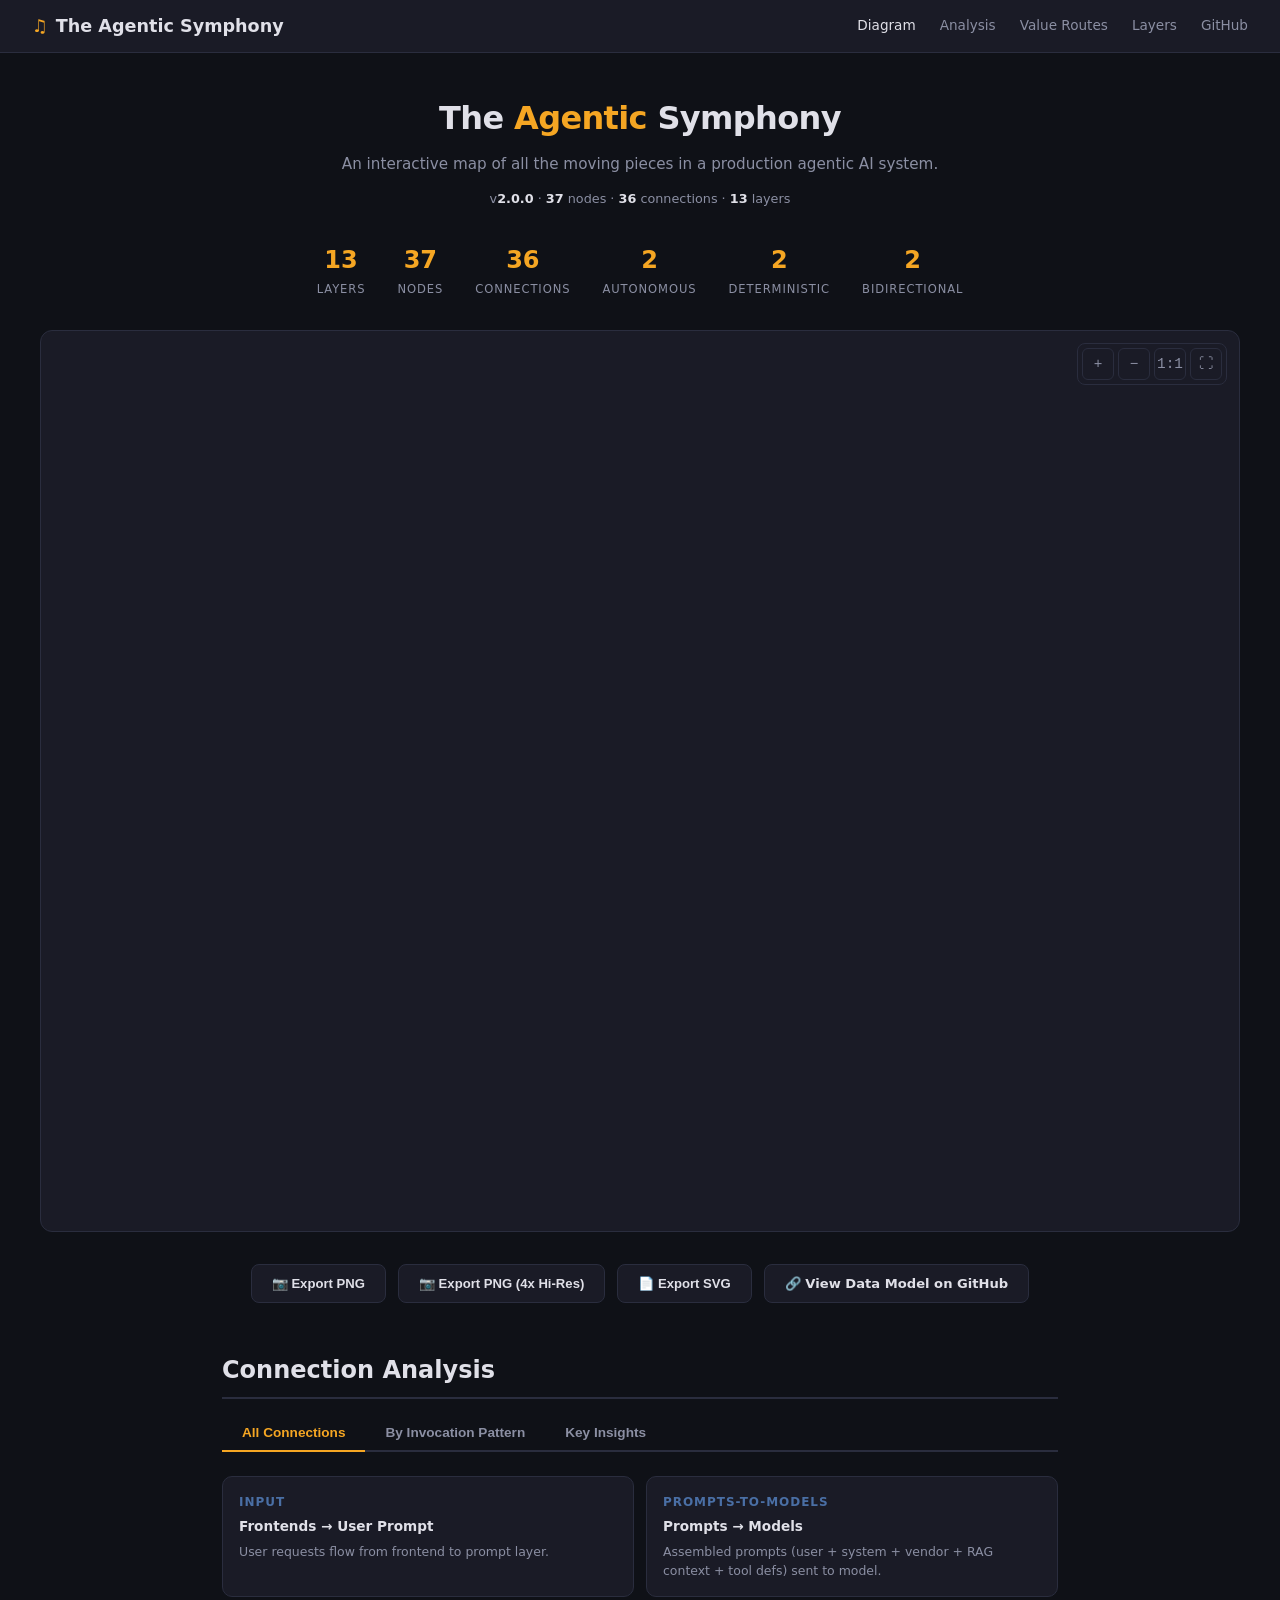
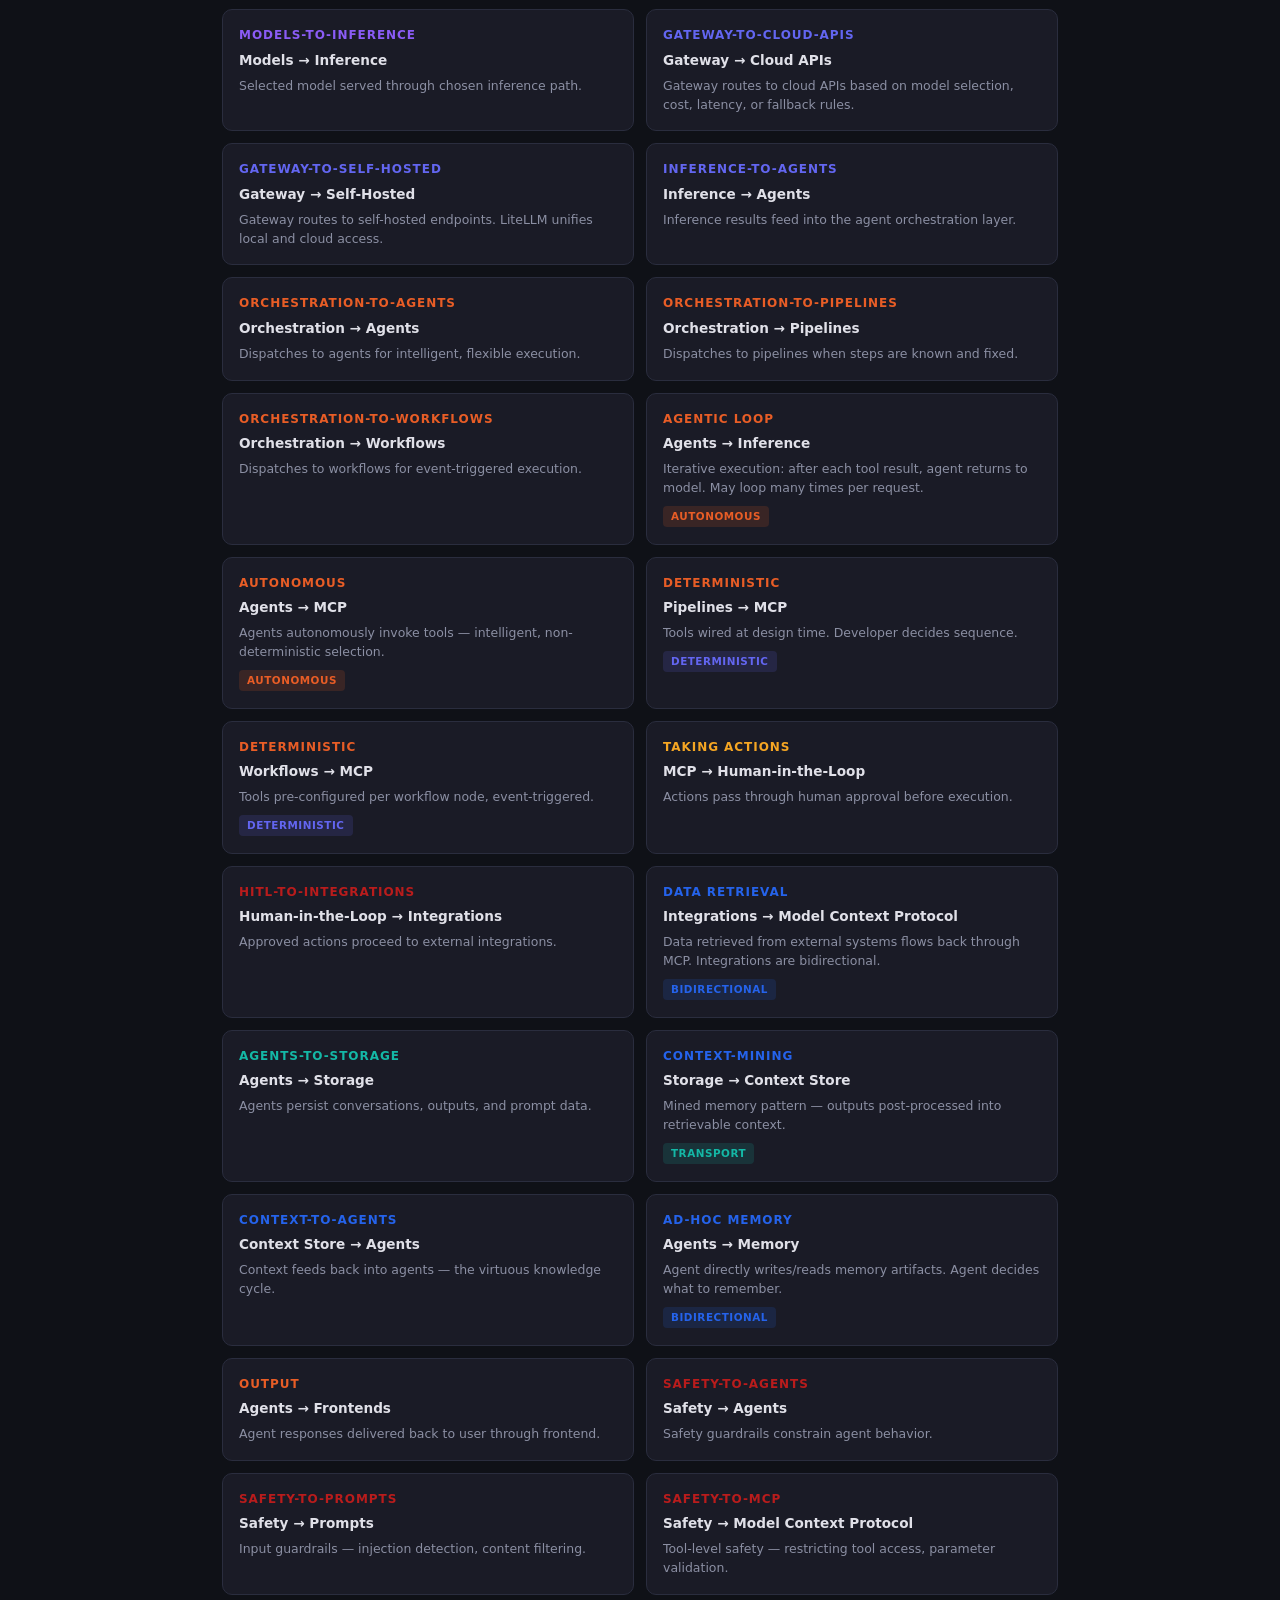
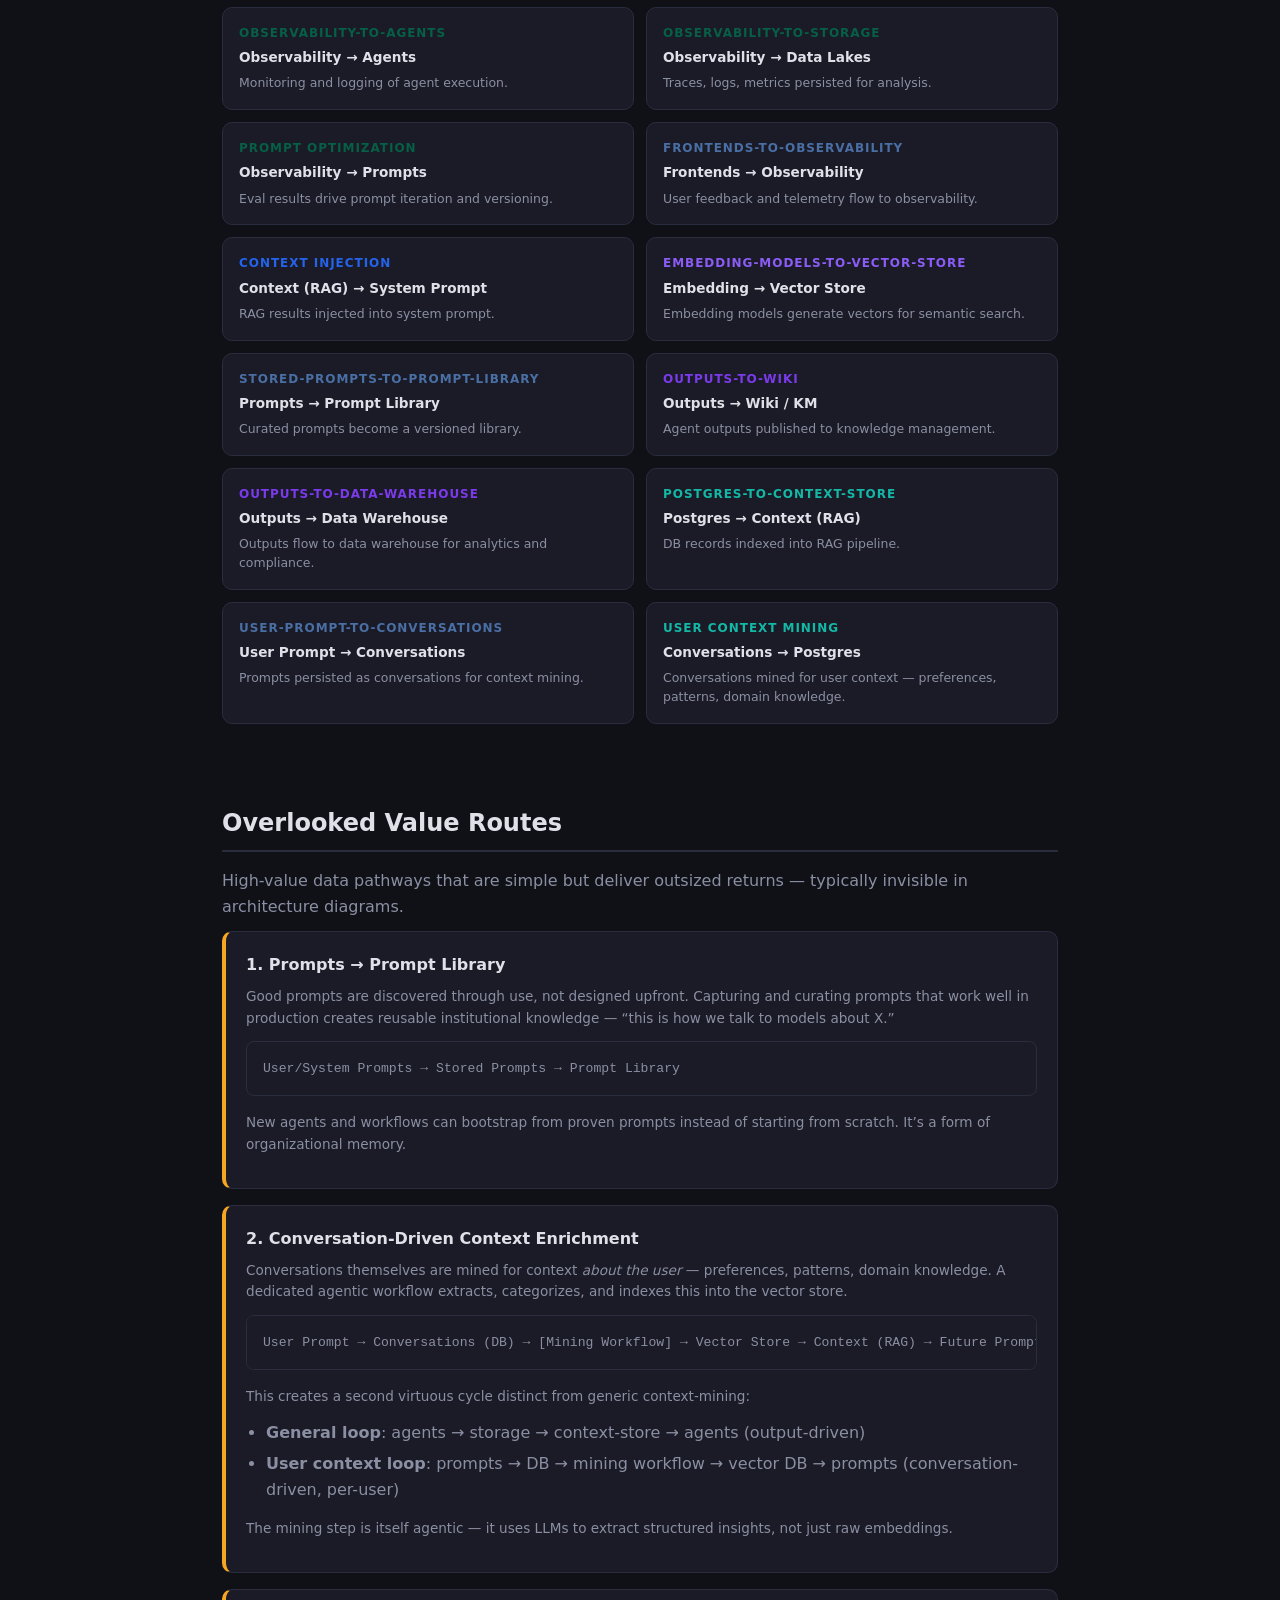
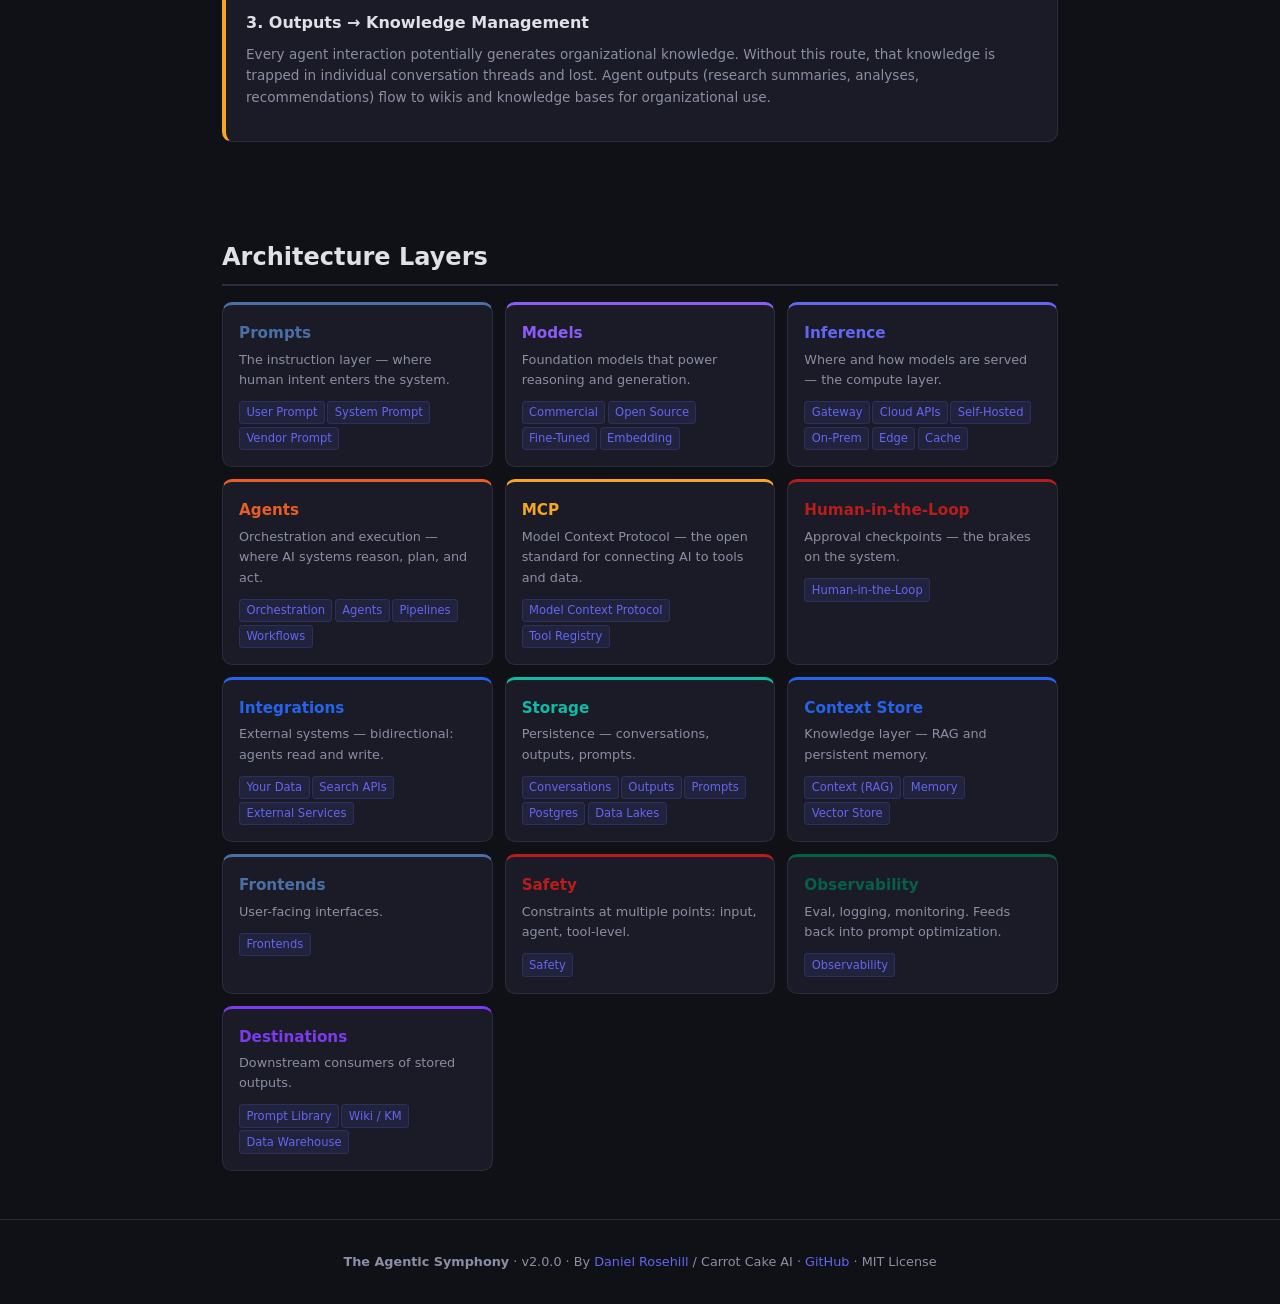
==== site/index.html @ fe8bdf3b "Move HF Space site into main repo under site/ Site source (index.html, style.css, README.md) now liv" ====
<!DOCTYPE html>
<html lang="en">
<head>
  <meta charset="utf-8">
  <meta name="viewport" content="width=device-width, initial-scale=1">
  <title>The Agentic Symphony — Architecture Map</title>
  <link rel="stylesheet" href="style.css">
  <script src="https://d3js.org/d3.v7.min.js"></script>
</head>
<body>

<nav>
  <div class="brand"><span>&#9835;</span> The Agentic Symphony</div>
  <div class="links">
    <a href="#diagram" class="active">Diagram</a>
    <a href="#analysis">Analysis</a>
    <a href="#value-routes">Value Routes</a>
    <a href="#layers">Layers</a>
    <a href="https://github.com/danielrosehill/agentic-ai-architecture-map" target="_blank">GitHub</a>
  </div>
</nav>

<div class="hero">
  <h1>The <span>Agentic</span> Symphony</h1>
  <p>An interactive map of all the moving pieces in a production agentic AI system.</p>
  <div class="meta">v<strong id="version">2.0.0</strong> &middot; <strong id="node-count">37</strong> nodes &middot; <strong id="conn-count">36</strong> connections &middot; <strong>13</strong> layers</div>
</div>

<!-- Stats -->
<div class="stats-banner" id="stats-banner"></div>

<!-- Diagram -->
<div class="diagram-wrap" id="diagram">
  <div class="diagram-toolbar">
    <button data-action="zoom-in" title="Zoom in">+</button>
    <button data-action="zoom-out" title="Zoom out">&minus;</button>
    <button data-action="reset" title="Reset">1:1</button>
    <button data-action="fullscreen" title="Fullscreen">&#x26F6;</button>
  </div>
  <div class="diagram-container" id="diagram-container"></div>
</div>

<!-- Export -->
<div class="export-bar">
  <button onclick="exportPNG()">&#128247; Export PNG</button>
  <button onclick="exportPNG(4)">&#128247; Export PNG (4x Hi-Res)</button>
  <button onclick="exportSVG()">&#128196; Export SVG</button>
  <a class="btn" href="https://github.com/danielrosehill/agentic-ai-architecture-map" target="_blank">&#128279; View Data Model on GitHub</a>
</div>

<!-- Analysis Section -->
<div class="page-section" id="analysis">
  <h2>Connection Analysis</h2>
  <div class="tab-nav">
    <button class="tab-btn active" data-tab="all-connections">All Connections</button>
    <button class="tab-btn" data-tab="by-pattern">By Invocation Pattern</button>
    <button class="tab-btn" data-tab="key-insights">Key Insights</button>
  </div>

  <div class="tab-panel active" id="tab-all-connections">
    <div class="conn-grid" id="conn-grid"></div>
  </div>

  <div class="tab-panel" id="tab-by-pattern">
    <h3>Autonomous</h3>
    <p>Agent-driven tool invocation — the agent intelligently chooses which tools to call and when.</p>
    <div class="conn-grid" id="conn-autonomous"></div>

    <h3>Deterministic</h3>
    <p>Developer-wired tool invocation — tools are pre-configured at design time, not selected by the model.</p>
    <div class="conn-grid" id="conn-deterministic"></div>

    <h3>Bidirectional</h3>
    <p>Two-way data flow — the connection carries data in both directions.</p>
    <div class="conn-grid" id="conn-bidirectional"></div>

    <h3>Transport</h3>
    <p>Data flows through a pipeline — post-processed and indexed by a separate system, not the agent.</p>
    <div class="conn-grid" id="conn-transport"></div>
  </div>

  <div class="tab-panel" id="tab-key-insights">
    <h3>The Agentic Loop</h3>
    <p>The most important insight hidden by linear diagrams: agent execution is <strong>iterative</strong>. After each tool result, the agent returns to the model for another reasoning step. The loop (reason &rarr; act &rarr; observe &rarr; reason) may execute many times per request. This loop is the defining characteristic that separates agentic from automated systems.</p>

    <h3>Autonomous vs. Deterministic Tool Invocation</h3>
    <p>The connection from the agent layer to tools is <strong>not uniform</strong>. Agents autonomously choose tools (non-deterministic). Pipelines and workflows use tools that are wired in at design time (deterministic). This is arguably the defining line between &ldquo;agentic&rdquo; and &ldquo;automated&rdquo; AI systems.</p>

    <h3>Memory is Not Monolithic</h3>
    <p>The architecture captures four distinct memory patterns:</p>
    <ul>
      <li><strong>Mined memory</strong> &mdash; outputs post-processed into RAG by a separate pipeline (memory as transport layer)</li>
      <li><strong>Ad-hoc memory</strong> &mdash; agent actively writes and reads memory artifacts (e.g. Claude Code&rsquo;s MEMORY.md)</li>
      <li><strong>Implicit memory</strong> &mdash; conversation history in the context window (session-scoped)</li>
      <li><strong>Structured memory</strong> &mdash; facts in knowledge graphs or key-value stores</li>
    </ul>

    <h3>Gateway Routing Pattern</h3>
    <p>In production, inference requests often route through a <strong>model gateway</strong> (OpenRouter, LiteLLM) before reaching the model endpoint. The gateway handles model selection, load balancing, failover, rate limiting, and cost tracking. A self-hosted LiteLLM instance can unify access to both cloud APIs and local model servers.</p>

    <h3>Safety Applied at Multiple Points</h3>
    <p>Safety guardrails don&rsquo;t just constrain agents &mdash; they apply at <strong>three points</strong>: input filtering on prompts (injection detection), agent behavior constraints, and tool-level restrictions on MCP (preventing unauthorized actions).</p>

    <h3>HITL Varies by Agent Type</h3>
    <p>Human-in-the-loop patterns differ: <strong>per-action approval</strong> for agents (human approves each tool call), <strong>stage-gate</strong> for pipelines (review output before next stage), and <strong>exception-based</strong> for workflows (human notified only on low confidence).</p>
  </div>
</div>

<!-- Value Routes Section -->
<div class="page-section" id="value-routes">
  <h2>Overlooked Value Routes</h2>
  <p>High-value data pathways that are simple but deliver outsized returns &mdash; typically invisible in architecture diagrams.</p>

  <div class="value-route">
    <h4>1. Prompts &rarr; Prompt Library</h4>
    <p>Good prompts are discovered through use, not designed upfront. Capturing and curating prompts that work well in production creates reusable institutional knowledge &mdash; &ldquo;this is how we talk to models about X.&rdquo;</p>
    <pre>User/System Prompts &rarr; Stored Prompts &rarr; Prompt Library</pre>
    <p>New agents and workflows can bootstrap from proven prompts instead of starting from scratch. It&rsquo;s a form of organizational memory.</p>
  </div>

  <div class="value-route">
    <h4>2. Conversation-Driven Context Enrichment</h4>
    <p>Conversations themselves are mined for context <em>about the user</em> &mdash; preferences, patterns, domain knowledge. A dedicated agentic workflow extracts, categorizes, and indexes this into the vector store.</p>
    <pre>User Prompt &rarr; Conversations (DB) &rarr; [Mining Workflow] &rarr; Vector Store &rarr; Context (RAG) &rarr; Future Prompts</pre>
    <p>This creates a second virtuous cycle distinct from generic context-mining:</p>
    <ul>
      <li><strong>General loop</strong>: agents &rarr; storage &rarr; context-store &rarr; agents (output-driven)</li>
      <li><strong>User context loop</strong>: prompts &rarr; DB &rarr; mining workflow &rarr; vector DB &rarr; prompts (conversation-driven, per-user)</li>
    </ul>
    <p>The mining step is itself agentic &mdash; it uses LLMs to extract structured insights, not just raw embeddings.</p>
  </div>

  <div class="value-route">
    <h4>3. Outputs &rarr; Knowledge Management</h4>
    <p>Every agent interaction potentially generates organizational knowledge. Without this route, that knowledge is trapped in individual conversation threads and lost. Agent outputs (research summaries, analyses, recommendations) flow to wikis and knowledge bases for organizational use.</p>
  </div>
</div>

<!-- Layers Section -->
<div class="page-section" id="layers">
  <h2>Architecture Layers</h2>
  <div class="layer-grid" id="layer-grid"></div>
</div>

<footer>
  <strong>The Agentic Symphony</strong> &middot; v2.0.0 &middot;
  By <a href="https://danielrosehill.com" target="_blank">Daniel Rosehill</a> / Carrot Cake AI &middot;
  <a href="https://github.com/danielrosehill/agentic-ai-architecture-map" target="_blank">GitHub</a> &middot;
  MIT License
</footer>

<script>
// ═══════════════════════════════════════
// ARCHITECTURE DATA (V2)
// ═══════════════════════════════════════
const ARCH = {"meta":{"title":"Agentic AI Architecture Map","version":"2.0.0"},"layers":[{"id":"prompts","label":"Prompts","position":"center","order":1,"color":"#4a6fa5","description":"The instruction layer \u2014 where human intent enters the system.","nodes":[{"id":"user-prompt","label":"User Prompt","description":"The actual question or instruction from the end user."},{"id":"system-prompt","label":"System Prompt","description":"Developer-defined instructions that shape the model\u2019s behavior, persona, and constraints. Also the injection point for RAG context."},{"id":"vendor-prompt","label":"Vendor Prompt","description":"Hidden instructions baked in by the provider \u2014 RLHF alignment, safety guardrails. The model is never truly vanilla."}]},{"id":"models","label":"Models","position":"center","order":2,"color":"#8b5cf6","description":"Foundation models that power reasoning and generation.","nodes":[{"id":"commercial-models","label":"Commercial","description":"Proprietary frontier models \u2014 Claude, GPT, Gemini, Cohere."},{"id":"open-source-models","label":"Open Source","description":"Open-weight models \u2014 Llama, Mistral, Qwen, DeepSeek, Phi."},{"id":"fine-tuned-models","label":"Fine-Tuned","description":"Task-specific models fine-tuned on your data."},{"id":"embedding-models","label":"Embedding","description":"Embedding models for vector representations \u2014 power the vector store and RAG, not agent reasoning."}]},{"id":"inference","label":"Inference","position":"center","order":3,"color":"#6366f1","description":"Where and how models are served \u2014 the compute layer.","nodes":[{"id":"model-gateway","label":"Gateway","description":"Model gateway/router \u2014 handles model selection, load balancing, failover, rate limiting, cost tracking. OpenRouter (hosted) or LiteLLM (self-hosted)."},{"id":"cloud-apis","label":"Cloud APIs","description":"Hosted API endpoints \u2014 Anthropic, OpenAI, Google, AWS Bedrock."},{"id":"self-hosted","label":"Self-Hosted","description":"Your own servers \u2014 vLLM, TGI, Ollama."},{"id":"on-prem","label":"On-Prem","description":"Air-gapped data center deployments."},{"id":"edge","label":"Edge","description":"Lightweight models on devices \u2014 low latency, offline."},{"id":"prompt-cache","label":"Cache","description":"Prompt/response caching \u2014 semantic dedup, cost reduction, latency improvement."}]},{"id":"agents","label":"Agents","position":"center","order":4,"color":"#e85d26","description":"Orchestration and execution \u2014 where AI systems reason, plan, and act.","nodes":[{"id":"orchestration","label":"Orchestration","description":"Routes tasks to agents, pipelines, or workflows. Handles failures and state."},{"id":"agents-node","label":"Agents","description":"Autonomous systems that reason, plan, act. Tool selection is intelligent and non-deterministic. Execution is a loop."},{"id":"pipelines","label":"Pipelines","description":"Multi-step chains. Tools wired at design time \u2014 no intelligent selection."},{"id":"workflows","label":"Workflows","description":"Event-triggered sequences. Tools pre-configured at each node."}]},{"id":"mcp","label":"MCP","position":"center","order":5,"color":"#f5a623","description":"Model Context Protocol \u2014 the open standard for connecting AI to tools and data.","nodes":[{"id":"mcp-protocol","label":"Model Context Protocol","description":"The open standard for connecting AI models to external tools, services, and data sources."},{"id":"tool-registry","label":"Tool Registry","description":"Discovery mechanism for available tools \u2014 in MCP this is tools/list."}]},{"id":"hitl","label":"Human-in-the-Loop","position":"center","order":6,"color":"#b91c1c","description":"Approval checkpoints \u2014 the brakes on the system.","style":"checkpoint","nodes":[{"id":"hitl-checkpoint","label":"Human-in-the-Loop","description":"Humans review and authorize agent actions before execution."}]},{"id":"integrations","label":"Integrations","position":"center","order":7,"color":"#2563eb","style":"dashed","description":"External systems \u2014 bidirectional: agents read and write.","nodes":[{"id":"your-data","label":"Your Data","description":"Salesforce, HubSpot, Google Drive, Notion \u2014 via MCP."},{"id":"search-apis","label":"Search APIs","description":"Web search, news feeds, real-time data."},{"id":"external-services","label":"External Services","description":"Weather, time, public datasets."}]},{"id":"storage","label":"Storage","position":"center","order":8,"color":"#14b8a6","description":"Persistence \u2014 conversations, outputs, prompts.","nodes":[{"id":"conversations","label":"Conversations","description":"Persisted threads for auditing, replay, and context mining."},{"id":"outputs","label":"Outputs","description":"Generated text, structured data, files, artifacts."},{"id":"stored-prompts","label":"Prompts","description":"Prompt templates and versioned prompt libraries."},{"id":"postgres","label":"Postgres","description":"Production relational databases."},{"id":"data-lakes","label":"Data Lakes","description":"Large-scale unstructured storage \u2014 logs, documents, embeddings."}]},{"id":"context-store","label":"Context Store","position":"center","order":9,"color":"#2563eb","style":"dashed","description":"Knowledge layer \u2014 RAG and persistent memory.","nodes":[{"id":"context-rag","label":"Context (RAG)","description":"Retrieval-Augmented Generation \u2014 grounding AI in your documents."},{"id":"memory","label":"Memory","description":"Multiple forms: mined, ad-hoc, implicit, structured."},{"id":"vector-store","label":"Vector Store","description":"Embedding-based semantic search indexes."}]},{"id":"frontends","label":"Frontends","position":"left","order":2,"color":"#4a6fa5","description":"User-facing interfaces.","nodes":[{"id":"frontends-card","label":"Frontends","description":"Chat windows, bots, web UIs, dashboards."}],"sub_items":["Chatbots","Slack","Telegram","Web UIs","Dashboards"]},{"id":"safety","label":"Safety","position":"right","order":2,"color":"#b91c1c","description":"Constraints at multiple points: input, agent, tool-level.","nodes":[{"id":"safety-card","label":"Safety","description":"Guardrails and oversight mechanisms."}],"sub_items":["Guardrails","Security Harnesses","Input Filtering"]},{"id":"observability","label":"Observability","position":"right","order":3,"color":"#065f46","description":"Eval, logging, monitoring. Feeds back into prompt optimization.","nodes":[{"id":"observability-card","label":"Observability","description":"Tracking decisions, quality, actions, health."}],"sub_items":["Eval","Logging","Monitoring"]},{"id":"destinations","label":"Destinations","position":"left","order":8,"color":"#7c3aed","description":"Downstream consumers of stored outputs.","nodes":[{"id":"prompt-library","label":"Prompt Library","description":"Versioned, curated prompt templates for reuse."},{"id":"wiki-km","label":"Wiki / KM","description":"Organizational knowledge management."},{"id":"data-warehouse","label":"Data Warehouse","description":"Analytics, compliance, long-term retention."}]}],"connections":[{"id":"input-flow","from":"frontends-card","to":"user-prompt","label":"INPUT","style":"dashed","color":"#4a6fa5","description":"User requests flow from frontend to prompt layer."},{"id":"prompts-to-models","from":"prompts","to":"models","color":"#4a6fa5","description":"Assembled prompts (user + system + vendor + RAG context + tool defs) sent to model."},{"id":"models-to-inference","from":"models","to":"inference","color":"#8b5cf6","description":"Selected model served through chosen inference path."},{"id":"gateway-to-cloud-apis","from":"model-gateway","to":"cloud-apis","color":"#6366f1","description":"Gateway routes to cloud APIs based on model selection, cost, latency, or fallback rules."},{"id":"gateway-to-self-hosted","from":"model-gateway","to":"self-hosted","color":"#6366f1","description":"Gateway routes to self-hosted endpoints. LiteLLM unifies local and cloud access."},{"id":"inference-to-agents","from":"inference","to":"agents","color":"#6366f1","description":"Inference results feed into the agent orchestration layer."},{"id":"orchestration-to-agents","from":"orchestration","to":"agents-node","style":"dashed","color":"#e85d26","description":"Dispatches to agents for intelligent, flexible execution."},{"id":"orchestration-to-pipelines","from":"orchestration","to":"pipelines","style":"dashed","color":"#e85d26","description":"Dispatches to pipelines when steps are known and fixed."},{"id":"orchestration-to-workflows","from":"orchestration","to":"workflows","style":"dashed","color":"#e85d26","description":"Dispatches to workflows for event-triggered execution."},{"id":"agentic-loop","from":"agents-node","to":"inference","style":"dashed","color":"#e85d26","label":"AGENTIC LOOP","description":"Iterative execution: after each tool result, agent returns to model. May loop many times per request.","invocation_pattern":"autonomous"},{"id":"agents-autonomous-to-mcp","from":"agents-node","to":"mcp","color":"#e85d26","label":"AUTONOMOUS","description":"Agents autonomously invoke tools \u2014 intelligent, non-deterministic selection.","invocation_pattern":"autonomous"},{"id":"pipelines-deterministic-to-mcp","from":"pipelines","to":"mcp","color":"#e85d26","style":"solid","label":"DETERMINISTIC","description":"Tools wired at design time. Developer decides sequence.","invocation_pattern":"deterministic"},{"id":"workflows-deterministic-to-mcp","from":"workflows","to":"mcp","color":"#e85d26","style":"solid","label":"DETERMINISTIC","description":"Tools pre-configured per workflow node, event-triggered.","invocation_pattern":"deterministic"},{"id":"mcp-to-hitl","from":"mcp","to":"hitl","color":"#f5a623","label":"TAKING ACTIONS","style":"solid","no_arrow":true,"description":"Actions pass through human approval before execution."},{"id":"hitl-to-integrations","from":"hitl","to":"integrations","color":"#b91c1c","description":"Approved actions proceed to external integrations."},{"id":"integrations-data-retrieval","from":"integrations","to":"mcp-protocol","style":"dashed","color":"#2563eb","label":"DATA RETRIEVAL","description":"Data retrieved from external systems flows back through MCP. Integrations are bidirectional.","invocation_pattern":"bidirectional"},{"id":"agents-to-storage","from":"agents","to":"storage","style":"dashed","color":"#14b8a6","description":"Agents persist conversations, outputs, and prompt data."},{"id":"storage-to-context","from":"storage","to":"context-store","style":"dashed","color":"#2563eb","label":"CONTEXT-MINING","description":"Mined memory pattern \u2014 outputs post-processed into retrievable context.","invocation_pattern":"transport"},{"id":"context-to-agents","from":"context-store","to":"agents","style":"dashed","color":"#2563eb","description":"Context feeds back into agents \u2014 the virtuous knowledge cycle."},{"id":"agents-adhoc-memory","from":"agents-node","to":"memory","style":"dashed","color":"#2563eb","label":"AD-HOC MEMORY","description":"Agent directly writes/reads memory artifacts. Agent decides what to remember.","invocation_pattern":"bidirectional"},{"id":"output-flow","from":"agents-node","to":"frontends-card","label":"OUTPUT","style":"dashed","color":"#e85d26","description":"Agent responses delivered back to user through frontend."},{"id":"safety-to-agents","from":"safety-card","to":"agents","color":"#b91c1c","description":"Safety guardrails constrain agent behavior."},{"id":"safety-to-prompts","from":"safety-card","to":"prompts","color":"#b91c1c","style":"dashed","description":"Input guardrails \u2014 injection detection, content filtering."},{"id":"safety-to-mcp","from":"safety-card","to":"mcp-protocol","color":"#b91c1c","style":"dashed","description":"Tool-level safety \u2014 restricting tool access, parameter validation."},{"id":"observability-to-agents","from":"observability-card","to":"agents","color":"#065f46","description":"Monitoring and logging of agent execution."},{"id":"observability-to-storage","from":"observability-card","to":"data-lakes","style":"dashed","color":"#065f46","description":"Traces, logs, metrics persisted for analysis."},{"id":"observability-to-prompts","from":"observability-card","to":"stored-prompts","style":"dashed","color":"#065f46","label":"PROMPT OPTIMIZATION","description":"Eval results drive prompt iteration and versioning."},{"id":"frontends-to-observability","from":"frontends-card","to":"observability-card","style":"dashed","color":"#4a6fa5","description":"User feedback and telemetry flow to observability."},{"id":"context-rag-to-system-prompt","from":"context-rag","to":"system-prompt","style":"dashed","color":"#2563eb","label":"CONTEXT INJECTION","description":"RAG results injected into system prompt."},{"id":"embedding-models-to-vector-store","from":"embedding-models","to":"vector-store","style":"dashed","color":"#8b5cf6","description":"Embedding models generate vectors for semantic search."},{"id":"stored-prompts-to-prompt-library","from":"stored-prompts","to":"prompt-library","style":"dashed","color":"#4a6fa5","description":"Curated prompts become a versioned library."},{"id":"outputs-to-wiki","from":"outputs","to":"wiki-km","style":"dashed","color":"#7c3aed","description":"Agent outputs published to knowledge management."},{"id":"outputs-to-data-warehouse","from":"outputs","to":"data-warehouse","style":"dashed","color":"#7c3aed","description":"Outputs flow to data warehouse for analytics and compliance."},{"id":"postgres-to-context-store","from":"postgres","to":"context-rag","style":"dashed","color":"#14b8a6","description":"DB records indexed into RAG pipeline."},{"id":"user-prompt-to-conversations","from":"user-prompt","to":"conversations","style":"dashed","color":"#4a6fa5","description":"Prompts persisted as conversations for context mining."},{"id":"conversations-to-postgres","from":"conversations","to":"postgres","style":"dashed","color":"#14b8a6","label":"USER CONTEXT MINING","description":"Conversations mined for user context \u2014 preferences, patterns, domain knowledge."}]};

// ═══════════════════════════════════════
// HELPERS
// ═══════════════════════════════════════
function getAllNodeIds() {
  const ids = new Set();
  ARCH.layers.forEach(l => { ids.add(l.id); l.nodes.forEach(n => ids.add(n.id)); });
  return ids;
}

function getNodeLabel(id) {
  for (const l of ARCH.layers) {
    if (l.id === id) return l.label;
    for (const n of l.nodes) { if (n.id === id) return n.label; }
  }
  return id;
}

function getNodeColor(id) {
  for (const l of ARCH.layers) {
    if (l.id === id) return l.color;
    for (const n of l.nodes) { if (n.id === id) return l.color; }
  }
  return '#666';
}

// ═══════════════════════════════════════
// STATS
// ═══════════════════════════════════════
(function renderStats() {
  let nodeCount = 0;
  ARCH.layers.forEach(l => nodeCount += l.nodes.length);
  const patterns = {};
  ARCH.connections.forEach(c => {
    const p = c.invocation_pattern || 'standard';
    patterns[p] = (patterns[p] || 0) + 1;
  });
  const html = [
    `<div class="stat"><div class="num">${ARCH.layers.length}</div><div class="label">Layers</div></div>`,
    `<div class="stat"><div class="num">${nodeCount}</div><div class="label">Nodes</div></div>`,
    `<div class="stat"><div class="num">${ARCH.connections.length}</div><div class="label">Connections</div></div>`,
    `<div class="stat"><div class="num">${patterns.autonomous || 0}</div><div class="label">Autonomous</div></div>`,
    `<div class="stat"><div class="num">${patterns.deterministic || 0}</div><div class="label">Deterministic</div></div>`,
    `<div class="stat"><div class="num">${patterns.bidirectional || 0}</div><div class="label">Bidirectional</div></div>`,
  ];
  document.getElementById('stats-banner').innerHTML = html.join('');
})();

// ═══════════════════════════════════════
// CONNECTION CARDS
// ═══════════════════════════════════════
function connCard(c) {
  const tagClass = c.invocation_pattern ? `tag-${c.invocation_pattern}` : '';
  const tag = c.invocation_pattern ? `<span class="conn-tag ${tagClass}">${c.invocation_pattern}</span>` : '';
  return `<div class="conn-card">
    <div class="conn-label" style="color:${c.color || '#666'}">${c.label || c.id}</div>
    <div class="conn-path">${getNodeLabel(c.from)} &rarr; ${getNodeLabel(c.to)}</div>
    <div class="conn-desc">${c.description}</div>
    ${tag}
  </div>`;
}

document.getElementById('conn-grid').innerHTML = ARCH.connections.map(connCard).join('');
['autonomous','deterministic','bidirectional','transport'].forEach(p => {
  const el = document.getElementById('conn-' + p);
  if (el) el.innerHTML = ARCH.connections.filter(c => c.invocation_pattern === p).map(connCard).join('') || '<p>None</p>';
});

// ═══════════════════════════════════════
// LAYER CARDS
// ═══════════════════════════════════════
document.getElementById('layer-grid').innerHTML = ARCH.layers.map(l => {
  const chips = l.nodes.map(n => `<span class="node-chip" title="${n.description}">${n.label}</span>`).join('');
  return `<div class="layer-card" style="border-top-color:${l.color}">
    <h4 style="color:${l.color}">${l.label}</h4>
    <p style="font-size:0.8rem;color:var(--text-muted);margin:0.25rem 0 0.5rem">${l.description}</p>
    <div class="layer-nodes">${chips}</div>
  </div>`;
}).join('');

// ═══════════════════════════════════════
// TABS
// ═══════════════════════════════════════
document.querySelectorAll('.tab-btn').forEach(btn => {
  btn.addEventListener('click', () => {
    btn.closest('.page-section').querySelectorAll('.tab-btn').forEach(b => b.classList.remove('active'));
    btn.closest('.page-section').querySelectorAll('.tab-panel').forEach(p => p.classList.remove('active'));
    btn.classList.add('active');
    document.getElementById('tab-' + btn.dataset.tab).classList.add('active');
  });
});

// ═══════════════════════════════════════
// NAV SCROLL HIGHLIGHT
// ═══════════════════════════════════════
document.querySelectorAll('nav .links a[href^="#"]').forEach(a => {
  a.addEventListener('click', e => {
    e.preventDefault();
    document.querySelector(a.getAttribute('href'))?.scrollIntoView({ behavior: 'smooth' });
    document.querySelectorAll('nav .links a').forEach(x => x.classList.remove('active'));
    a.classList.add('active');
  });
});

// ═══════════════════════════════════════
// D3 DIAGRAM
// ═══════════════════════════════════════
(function initDiagram() {
  const container = document.getElementById('diagram-container');
  const W = 1000, H = 920;
  const centerW = 400;
  const centerX = (W - centerW) / 2;
  const centerCX = W / 2;
  const leftCX = 95;
  const rightCX = W - 95;

  const svg = d3.select(container).append('svg')
    .attr('viewBox', `0 0 ${W} ${H}`)
    .attr('preserveAspectRatio', 'xMidYMid meet');

  const g = svg.append('g');
  const zoom = d3.zoom().scaleExtent([0.3, 3]).on('zoom', e => g.attr('transform', e.transform));
  svg.call(zoom);

  // Toolbar
  document.querySelectorAll('.diagram-toolbar button').forEach(btn => {
    btn.addEventListener('click', e => {
      e.stopPropagation();
      const action = btn.dataset.action;
      if (action === 'zoom-in') svg.transition().duration(200).call(zoom.scaleBy, 1.3);
      else if (action === 'zoom-out') svg.transition().duration(200).call(zoom.scaleBy, 0.7);
      else if (action === 'reset') svg.transition().duration(200).call(zoom.transform, d3.zoomIdentity);
      else if (action === 'fullscreen') {
        const wrap = document.getElementById('diagram');
        document.fullscreenElement ? document.exitFullscreen() : wrap.requestFullscreen();
      }
    });
  });

  // Tooltip
  let tipEl = null;
  function showTip(evt, text) {
    if (!tipEl) { tipEl = document.createElement('div'); tipEl.className = 'arch-tooltip'; document.body.appendChild(tipEl); }
    tipEl.textContent = text; tipEl.style.opacity = '1';
    let left = evt.clientX - 120, top = evt.clientY - 60;
    if (top < 8) top = evt.clientY + 20;
    if (left < 8) left = 8;
    if (left + 240 > window.innerWidth - 8) left = window.innerWidth - 248;
    tipEl.style.left = left + 'px'; tipEl.style.top = top + 'px';
  }
  function hideTip() { if (tipEl) tipEl.style.opacity = '0'; }

  // Drawing helpers
  const defs = svg.append('defs');
  let gradCount = 0;
  function makeGrad(c1, c2) {
    const id = 'g' + (gradCount++);
    const grad = defs.append('linearGradient').attr('id', id).attr('x1','0%').attr('y1','0%').attr('x2','100%').attr('y2','100%');
    grad.append('stop').attr('offset','0%').attr('stop-color', c1);
    grad.append('stop').attr('offset','100%').attr('stop-color', c2);
    return `url(#${id})`;
  }

  function darken(hex, amt) {
    let r = parseInt(hex.slice(1,3),16), g = parseInt(hex.slice(3,5),16), b = parseInt(hex.slice(5,7),16);
    r = Math.max(0, r - amt); g = Math.max(0, g - amt); b = Math.max(0, b - amt);
    return '#' + [r,g,b].map(v => v.toString(16).padStart(2,'0')).join('');
  }

  function chip(parent, x, y, label, color, tooltip) {
    const cg = parent.append('g').style('cursor','default');
    const tw = label.length * 7.2 + 22;
    const ch = 28;
    const cx = x - tw/2;
    cg.append('rect').attr('x',cx).attr('y',y).attr('width',tw).attr('height',ch).attr('rx',6).attr('fill', makeGrad(color, darken(color, 30)));
    cg.append('text').attr('x',x).attr('y',y+ch/2+1).attr('text-anchor','middle').attr('dominant-baseline','middle')
      .attr('fill','#fff').attr('font-family','system-ui,sans-serif').attr('font-size','11').attr('font-weight','600').text(label);
    if (tooltip) { cg.on('mousemove', evt => showTip(evt, tooltip)).on('mouseleave', hideTip); }
    return { x, y, w: tw, h: ch, cx: x, cy: y + ch/2 };
  }

  function layerBox(parent, x, y, w, h, color, label, dashed, rightLabel) {
    const bg = color + '0f';
    const rect = parent.append('rect').attr('x',x).attr('y',y).attr('width',w).attr('height',h).attr('rx',12).attr('fill',bg).attr('stroke',color).attr('stroke-width',2);
    if (dashed) rect.attr('stroke-dasharray','6 4');
    parent.append('rect').attr('x',x+16).attr('y',y-8).attr('width',label.length*7.5+12).attr('height',16).attr('fill','#0f1117');
    parent.append('text').attr('x',x+22).attr('y',y+3).attr('fill',color).attr('font-family','system-ui').attr('font-size','10').attr('font-weight','600').attr('letter-spacing','0.1em').text(label.toUpperCase());
    if (rightLabel) {
      parent.append('rect').attr('x',x+w-rightLabel.length*7-22).attr('y',y-8).attr('width',rightLabel.length*7+12).attr('height',16).attr('fill','#0f1117');
      parent.append('text').attr('x',x+w-16).attr('y',y+3).attr('text-anchor','end').attr('fill',color).attr('font-family','system-ui').attr('font-size','9').attr('font-weight','600').attr('letter-spacing','0.12em').text(rightLabel.toUpperCase());
    }
  }

  function card(parent, cx, y, w, h, color, icon, title, tooltip) {
    const cg = parent.append('g').style('cursor','default');
    cg.append('rect').attr('x',cx-w/2).attr('y',y).attr('width',w).attr('height',h).attr('rx',10).attr('fill', makeGrad(color, darken(color,30)));
    cg.append('text').attr('x',cx).attr('y',y+h/2-6).attr('text-anchor','middle').attr('fill','#fff').attr('font-size','18').text(icon);
    cg.append('text').attr('x',cx).attr('y',y+h/2+12).attr('text-anchor','middle').attr('fill','#fff').attr('font-family','system-ui').attr('font-size','12').attr('font-weight','700').text(title);
    if (tooltip) { cg.on('mousemove', evt => showTip(evt, tooltip)).on('mouseleave', hideTip); }
    return { cx, cy: y+h/2, y, h, w };
  }

  function subChips(parent, cx, y, items, color) {
    const gap = 4; const ch = 20;
    let totalW = items.reduce((s,t) => s + t.length*6+16+gap, -gap);
    let sx = cx - totalW/2;
    items.forEach(item => {
      const cw = item.length*6+16;
      parent.append('rect').attr('x',sx).attr('y',y).attr('width',cw).attr('height',ch).attr('rx',5).attr('fill',color+'14').attr('stroke',color+'40').attr('stroke-width',1.5);
      parent.append('text').attr('x',sx+cw/2).attr('y',y+ch/2+1).attr('text-anchor','middle').attr('dominant-baseline','middle').attr('fill',color).attr('font-family','system-ui').attr('font-size','8.5').attr('font-weight','600').text(item);
      sx += cw + gap;
    });
  }

  function drawConn(arrowsG, x1, y1, x2, y2, color, opts={}) {
    const mx = (x1+x2)/2, my = (y1+y2)/2;
    let d;
    if (Math.abs(y2-y1) > Math.abs(x2-x1)) d = `M${x1},${y1} C${x1},${my} ${x2},${my} ${x2},${y2}`;
    else d = `M${x1},${y1} C${mx},${y1} ${mx},${y2} ${x2},${y2}`;
    arrowsG.append('path').attr('d',d).attr('fill','none').attr('stroke',color).attr('stroke-width',2).attr('opacity',opts.opacity||0.7).attr('stroke-dasharray',opts.dashed?'6 4':'none');
    if (!opts.noArrow) {
      const angle = Math.atan2(y2-my, x2-mx);
      const hl = 7;
      arrowsG.append('polygon').attr('points',`${x2},${y2} ${x2-hl*Math.cos(angle-0.4)},${y2-hl*Math.sin(angle-0.4)} ${x2-hl*Math.cos(angle+0.4)},${y2-hl*Math.sin(angle+0.4)}`).attr('fill',color).attr('opacity',opts.opacity||0.7);
    }
    if (opts.label) {
      arrowsG.append('text').attr('x',mx).attr('y',my-6).attr('text-anchor','middle').attr('fill',color).attr('font-family','system-ui').attr('font-size','9').attr('font-weight','700').text(opts.label);
    }
  }

  // ── DRAW ──
  const arrowsG = g.append('g');
  const nodesG = g.append('g');

  // Y positions
  const pY=20, pH=55, mY=95, mH=60, iY=175, iH=75, aY=275, aH=85, mcpY=392, mcpH=55, hitlY=479, hitlH=28, intY=537, intH=85, stY=655, stH=80, csY=775, csH=65;

  // ── PROMPTS ──
  layerBox(nodesG, centerX, pY, centerW, pH, '#4a6fa5', 'Prompts');
  chip(nodesG, centerCX-105, pY+20, 'User Prompt', '#4a6fa5', 'The end user\u2019s question or instruction.');
  chip(nodesG, centerCX+5, pY+20, 'System Prompt', '#4a6fa5', 'Developer-defined behavioral instructions + RAG context injection point.');
  chip(nodesG, centerCX+120, pY+20, 'Vendor Prompt', '#6b8ab8', 'Hidden provider directives \u2014 RLHF, safety. Never truly vanilla.');
  drawConn(arrowsG, centerCX, pY+pH, centerCX, mY, '#4a6fa5');

  // ── MODELS ──
  layerBox(nodesG, centerX, mY, centerW, mH, '#8b5cf6', 'Models');
  chip(nodesG, centerCX-120, mY+20, 'Commercial', '#8b5cf6', 'Claude, GPT, Gemini, Cohere.');
  chip(nodesG, centerCX-25, mY+20, 'Open Source', '#8b5cf6', 'Llama, Mistral, Qwen, DeepSeek, Phi.');
  chip(nodesG, centerCX+75, mY+20, 'Fine-Tuned', '#a78bfa', 'Task-specific models on your data.');
  chip(nodesG, centerCX+160, mY+20, 'Embedding', '#a78bfa', 'Vector representations for RAG \u2014 distinct from generative LLMs.');
  drawConn(arrowsG, centerCX, mY+mH, centerCX, iY, '#8b5cf6');

  // ── INFERENCE ──
  layerBox(nodesG, centerX, iY, centerW, iH, '#6366f1', 'Inference');
  chip(nodesG, centerCX, iY+18, 'Gateway', '#6366f1', 'Model router \u2014 OpenRouter (hosted) or LiteLLM (self-hosted). Routes to cloud or local endpoints.');
  chip(nodesG, centerCX-110, iY+48, 'Cloud APIs', '#6366f1', 'Anthropic, OpenAI, Google, Bedrock.');
  chip(nodesG, centerCX-15, iY+48, 'Self-Hosted', '#6366f1', 'vLLM, TGI, Ollama.');
  chip(nodesG, centerCX+75, iY+48, 'On-Prem', '#818cf8', 'Air-gapped deployments.');
  chip(nodesG, centerCX+140, iY+48, 'Edge', '#818cf8', 'On-device, offline.');
  // Gateway routing arrows
  arrowsG.append('path').attr('d',`M${centerCX},${iY+34} L${centerCX-110},${iY+48}`).attr('stroke','#6366f1').attr('stroke-width',1.5).attr('opacity',0.4).attr('stroke-dasharray','3 2');
  arrowsG.append('path').attr('d',`M${centerCX},${iY+34} L${centerCX-15},${iY+48}`).attr('stroke','#6366f1').attr('stroke-width',1.5).attr('opacity',0.4).attr('stroke-dasharray','3 2');
  // Cache
  chip(nodesG, centerCX-170, iY+48, 'Cache', '#818cf8', 'Prompt/response caching \u2014 cost and latency reduction.');

  drawConn(arrowsG, centerCX, iY+iH, centerCX, aY, '#6366f1');

  // ── AGENTS ──
  layerBox(nodesG, centerX, aY, centerW, aH, '#e85d26', 'Agents', false, 'Backend');
  chip(nodesG, centerCX, aY+20, 'Orchestration', '#c94d1e', 'Routes to agents, pipelines, or workflows.');
  chip(nodesG, centerCX-85, aY+52, 'Agents', '#e85d26', 'Autonomous, non-deterministic tool use. Execution is a loop.');
  chip(nodesG, centerCX+5, aY+52, 'Pipelines', '#e85d26', 'Fixed steps, deterministic tool wiring.');
  chip(nodesG, centerCX+85, aY+52, 'Workflows', '#e85d26', 'Event-triggered, pre-configured tools.');
  drawConn(arrowsG, centerCX, aY+aH, centerCX, mcpY, '#e85d26');

  // Agentic loop arrow (left side, curving up from agents back to inference)
  arrowsG.append('path')
    .attr('d', `M${centerX-4},${aY+52+14} C${centerX-50},${aY+52+14} ${centerX-50},${iY+iH/2} ${centerX},${iY+iH/2}`)
    .attr('fill','none').attr('stroke','#e85d26').attr('stroke-width',1.5).attr('stroke-dasharray','4 3').attr('opacity',0.5);
  arrowsG.append('polygon')
    .attr('points',`${centerX},${iY+iH/2} ${centerX-7},${iY+iH/2+4} ${centerX-7},${iY+iH/2-4}`)
    .attr('fill','#e85d26').attr('opacity',0.5);
  arrowsG.append('text').attr('x',centerX-55).attr('y',(aY+iY+iH)/2).attr('text-anchor','middle').attr('fill','#e85d26').attr('font-family','system-ui').attr('font-size','8').attr('font-weight','700').attr('transform',`rotate(-90,${centerX-55},${(aY+iY+iH)/2})`).text('AGENTIC LOOP');

  // ── MCP ──
  layerBox(nodesG, centerX, mcpY, centerW, mcpH, '#f5a623', 'MCP', false);
  chip(nodesG, centerCX-40, mcpY+18, 'Model Context Protocol', '#f5a623', 'Open standard for connecting AI to tools and data.');
  chip(nodesG, centerCX+120, mcpY+18, 'Tool Registry', '#e09800', 'tools/list \u2014 discovery for available tools.');

  // ── HITL ──
  const hitlW = 180;
  nodesG.append('rect').attr('x',centerCX-hitlW/2).attr('y',hitlY).attr('width',hitlW).attr('height',hitlH).attr('rx',14).attr('fill','rgba(185,28,28,0.08)').attr('stroke','#b91c1c').attr('stroke-width',2).attr('stroke-dasharray','4 3');
  nodesG.append('text').attr('x',centerCX).attr('y',hitlY+hitlH/2+1).attr('text-anchor','middle').attr('dominant-baseline','middle').attr('fill','#b91c1c').attr('font-family','system-ui').attr('font-size','9.5').attr('font-weight','700').text('\u{1F6D1} HUMAN-IN-THE-LOOP');
  const tipG = nodesG.append('rect').attr('x',centerCX-hitlW/2).attr('y',hitlY).attr('width',hitlW).attr('height',hitlH).attr('fill','transparent');
  tipG.on('mousemove', evt => showTip(evt, 'Approval checkpoints. Pattern varies: per-action (agents), stage-gate (pipelines), exception-based (workflows).')).on('mouseleave', hideTip);

  drawConn(arrowsG, centerCX, mcpY+mcpH, centerCX, hitlY, '#f5a623', {noArrow:true});
  arrowsG.append('text').attr('x',centerCX+80).attr('y',(mcpY+mcpH+hitlY)/2+2).attr('text-anchor','start').attr('fill','#f5a623').attr('font-family','system-ui').attr('font-size','9').attr('font-weight','700').text('TAKING ACTIONS');
  drawConn(arrowsG, centerCX, hitlY+hitlH, centerCX, intY, '#b91c1c');

  // ── INTEGRATIONS ──
  layerBox(nodesG, centerX, intY, centerW, intH, '#2563eb', 'Integrations', true);
  chip(nodesG, centerCX-80, intY+22, 'Your Data', '#2563eb', 'Salesforce, HubSpot, Google Drive, Notion.');
  chip(nodesG, centerCX+70, intY+22, 'Search APIs', '#2563eb', 'Web search, news, real-time data.');
  chip(nodesG, centerCX, intY+54, 'External Services', '#2563eb', 'Weather, time, public datasets.');

  // ── STORAGE ──
  drawConn(arrowsG, centerCX+100, aY+aH, centerCX+100, stY, '#14b8a6', {dashed:true, opacity:0.4});
  layerBox(nodesG, centerX, stY, centerW, stH, '#14b8a6', 'Storage');
  chip(nodesG, centerCX-120, stY+18, 'Conversations', '#14b8a6', 'Persisted threads for auditing and mining.');
  chip(nodesG, centerCX-15, stY+18, 'Outputs', '#14b8a6', 'Generated text, data, artifacts.');
  chip(nodesG, centerCX+75, stY+18, 'Prompts', '#14b8a6', 'Versioned prompt templates.');
  chip(nodesG, centerCX-80, stY+50, 'Postgres', '#0d9488', 'Relational databases.');
  chip(nodesG, centerCX+70, stY+50, 'Data Lakes', '#0d9488', 'Logs, documents, embeddings.');

  // ── CONTEXT STORE ──
  drawConn(arrowsG, centerCX, stY+stH, centerCX, csY, '#2563eb', {dashed:true, label:'CONTEXT-MINING'});
  layerBox(nodesG, centerX, csY, centerW, csH, '#2563eb', 'Context Store', true);
  chip(nodesG, centerCX-70, csY+25, 'Context (RAG)', '#2563eb', 'Grounding AI in your documents.');
  chip(nodesG, centerCX+45, csY+25, 'Memory', '#2563eb', 'Mined, ad-hoc, implicit, structured.');
  chip(nodesG, centerCX+135, csY+25, 'Vector Store', '#2563eb', 'Semantic search indexes.');

  // Context -> Agents feedback loop
  arrowsG.append('path')
    .attr('d', `M${centerX-4},${csY+csH/2} C${centerX-60},${csY+csH/2} ${centerX-60},${aY+aH/2} ${centerX},${aY+aH/2}`)
    .attr('fill','none').attr('stroke','#2563eb').attr('stroke-width',1.5).attr('stroke-dasharray','4 3').attr('opacity',0.4);
  arrowsG.append('polygon')
    .attr('points',`${centerX},${aY+aH/2} ${centerX-7},${aY+aH/2+4} ${centerX-7},${aY+aH/2-4}`)
    .attr('fill','#2563eb').attr('opacity',0.4);

  // ── LEFT: FRONTENDS ──
  const fe = card(nodesG, leftCX, mY+20, 130, 65, '#4a6fa5', '\u{1F4BB}', 'Frontends', 'Chat windows, bots, web UIs, dashboards.');
  subChips(nodesG, leftCX, fe.y+fe.h+8, ['Chatbots','Slack'], '#4a6fa5');
  subChips(nodesG, leftCX, fe.y+fe.h+34, ['Telegram','Web UIs'], '#4a6fa5');
  subChips(nodesG, leftCX, fe.y+fe.h+60, ['Dashboards'], '#4a6fa5');

  // INPUT arrow
  const inX2 = centerCX-20;
  arrowsG.append('path').attr('d',`M${leftCX+65},${fe.y+fe.h*0.3} C${leftCX+105},${fe.y+fe.h*0.3} ${inX2},${fe.y+fe.h*0.3} ${inX2},${pY}`)
    .attr('fill','none').attr('stroke','#4a6fa5').attr('stroke-width',2).attr('stroke-dasharray','6 3').attr('opacity',0.6);
  arrowsG.append('polygon').attr('points',`${inX2},${pY} ${inX2-5},${pY+8} ${inX2+5},${pY+8}`).attr('fill','#4a6fa5').attr('opacity',0.6);
  arrowsG.append('text').attr('x',(leftCX+65+inX2)/2+15).attr('y',fe.y+fe.h*0.3-6).attr('text-anchor','middle').attr('fill','#4a6fa5').attr('font-family','system-ui').attr('font-size','9').attr('font-weight','700').text('INPUT');

  // OUTPUT arrow
  arrowsG.append('path').attr('d',`M${centerX},${aY+aH*0.65} C${(centerX+leftCX+65)/2},${aY+aH*0.65} ${(centerX+leftCX+65)/2},${fe.y+fe.h*0.7} ${leftCX+65},${fe.y+fe.h*0.7}`)
    .attr('fill','none').attr('stroke','#e85d26').attr('stroke-width',2).attr('stroke-dasharray','6 3').attr('opacity',0.6);
  arrowsG.append('polygon').attr('points',`${leftCX+65},${fe.y+fe.h*0.7} ${leftCX+72},${fe.y+fe.h*0.7-4} ${leftCX+72},${fe.y+fe.h*0.7+4}`).attr('fill','#e85d26').attr('opacity',0.6);
  arrowsG.append('text').attr('x',(centerX+leftCX+65)/2).attr('y',aY+aH*0.65+14).attr('text-anchor','middle').attr('fill','#e85d26').attr('font-family','system-ui').attr('font-size','9').attr('font-weight','700').text('OUTPUT');

  // ── RIGHT: SAFETY + OBSERVABILITY ──
  const safetyC = card(nodesG, rightCX, mY+20, 130, 65, '#b91c1c', '\u{1F6E1}\uFE0F', 'Safety', 'Guardrails at prompts, agents, and tool level.');
  subChips(nodesG, rightCX, safetyC.y+safetyC.h+8, ['Guardrails'], '#b91c1c');
  subChips(nodesG, rightCX, safetyC.y+safetyC.h+34, ['Input Filtering'], '#b91c1c');

  const obsC = card(nodesG, rightCX, aY-10, 130, 65, '#065f46', '\u{1F4CA}', 'Observability', 'Eval, logging, monitoring. Feeds into prompt optimization.');
  subChips(nodesG, rightCX, obsC.y+obsC.h+8, ['Eval','Logging'], '#065f46');
  subChips(nodesG, rightCX, obsC.y+obsC.h+34, ['Monitoring'], '#065f46');

  // Safety -> Agents, Safety -> Prompts, Safety -> MCP
  drawConn(arrowsG, rightCX-65, safetyC.cy, centerX+centerW, aY+30, '#b91c1c');
  drawConn(arrowsG, rightCX-65, safetyC.y+20, centerX+centerW, pY+pH/2, '#b91c1c', {dashed:true, opacity:0.35});
  // Obs -> Agents
  drawConn(arrowsG, rightCX-65, obsC.cy, centerX+centerW, aY+55, '#065f46');

  // ── RIGHT LOWER: DESTINATIONS ──
  chip(nodesG, rightCX, stY+4, 'Prompt Library', '#4a6fa5', 'Versioned, reusable prompt templates.');
  chip(nodesG, rightCX, stY+38, 'Wiki / KM', '#14b8a6', 'Organizational knowledge from agent outputs.');
  chip(nodesG, rightCX, stY+72, 'Data Warehouse', '#6366f1', 'Analytics, compliance, long-term retention.');

  // Storage -> Destinations arrows
  drawConn(arrowsG, centerCX+115, stY+18+14, rightCX-60, stY+4+14, '#4a6fa5', {dashed:true, opacity:0.4});
  drawConn(arrowsG, centerCX+25, stY+18+14, rightCX-50, stY+38+14, '#14b8a6', {dashed:true, opacity:0.4});
  drawConn(arrowsG, centerCX+25, stY+18+14, rightCX-60, stY+72+14, '#6366f1', {dashed:true, opacity:0.4});

  // Embedding -> Vector Store
  drawConn(arrowsG, centerCX+160, mY+20+28, centerCX+135, csY+25, '#8b5cf6', {dashed:true, opacity:0.35});

  // Context RAG -> System Prompt
  arrowsG.append('path')
    .attr('d', `M${centerCX-70},${csY+25} C${centerCX-70},${csY-10} ${centerX-40},${pY+pH/2} ${centerX},${pY+pH/2}`)
    .attr('fill','none').attr('stroke','#2563eb').attr('stroke-width',1.5).attr('stroke-dasharray','4 3').attr('opacity',0.35);

})();

// ═══════════════════════════════════════
// EXPORT FUNCTIONS
// ═══════════════════════════════════════
function exportPNG(scale) {
  scale = scale || 2;
  const svgEl = document.querySelector('.diagram-container svg');
  const svgData = new XMLSerializer().serializeToString(svgEl);
  const canvas = document.createElement('canvas');
  const vb = svgEl.viewBox.baseVal;
  canvas.width = vb.width * scale;
  canvas.height = vb.height * scale;
  const ctx = canvas.getContext('2d');
  ctx.fillStyle = '#0f1117';
  ctx.fillRect(0, 0, canvas.width, canvas.height);
  const img = new Image();
  img.onload = () => {
    ctx.drawImage(img, 0, 0, canvas.width, canvas.height);
    const a = document.createElement('a');
    a.download = `agentic-symphony-${scale}x.png`;
    a.href = canvas.toDataURL('image/png');
    a.click();
  };
  img.src = 'data:image/svg+xml;base64,' + btoa(unescape(encodeURIComponent(svgData)));
}

function exportSVG() {
  const svgEl = document.querySelector('.diagram-container svg');
  const svgData = new XMLSerializer().serializeToString(svgEl);
  const blob = new Blob([svgData], { type: 'image/svg+xml' });
  const a = document.createElement('a');
  a.download = 'agentic-symphony.svg';
  a.href = URL.createObjectURL(blob);
  a.click();
}

</script>
</body>
</html>
---- site/style.css ----
:root {
  --bg: #0f1117;
  --bg-card: #1a1b26;
  --bg-card-hover: #1e2030;
  --text: #e0e0e8;
  --text-muted: #8b8fa3;
  --border: #2a2d3e;
  --primary: #6366f1;
  --accent: #f5a623;
}
* { margin: 0; padding: 0; box-sizing: border-box; }
body {
  font-family: -apple-system, BlinkMacSystemFont, 'Segoe UI', system-ui, sans-serif;
  background: var(--bg);
  color: var(--text);
  line-height: 1.6;
}
a { color: var(--primary); text-decoration: none; }
a:hover { text-decoration: underline; }

/* Nav */
nav {
  display: flex; align-items: center; justify-content: space-between;
  padding: 0.75rem 2rem;
  background: var(--bg-card);
  border-bottom: 1px solid var(--border);
  position: sticky; top: 0; z-index: 100;
}
nav .brand {
  font-size: 1.1rem; font-weight: 700; color: var(--text);
  display: flex; align-items: center; gap: 0.5rem;
}
nav .brand span { color: var(--accent); }
nav .links { display: flex; gap: 1.5rem; align-items: center; }
nav .links a {
  color: var(--text-muted); font-size: 0.85rem; font-weight: 500;
  transition: color 0.15s;
}
nav .links a:hover, nav .links a.active { color: var(--text); text-decoration: none; }

/* Hero */
.hero { text-align: center; padding: 2.5rem 2rem 1rem; }
.hero h1 { font-size: 2rem; font-weight: 800; letter-spacing: -0.02em; }
.hero h1 span { color: var(--accent); }
.hero p { color: var(--text-muted); max-width: 600px; margin: 0.5rem auto 0; font-size: 0.95rem; }
.hero .meta { margin-top: 0.75rem; font-size: 0.8rem; color: var(--text-muted); }
.hero .meta strong { color: var(--text); }

/* Diagram */
.diagram-wrap {
  position: relative; margin: 1rem auto; max-width: 1200px;
  background: var(--bg-card); border: 1px solid var(--border); border-radius: 12px; overflow: hidden;
}
.diagram-toolbar {
  position: absolute; top: 0.75rem; right: 0.75rem; z-index: 20;
  display: flex; gap: 0.25rem;
  background: var(--bg-card); border: 1px solid var(--border); border-radius: 8px; padding: 0.25rem;
}
.diagram-toolbar button {
  width: 32px; height: 32px; border: 1px solid var(--border); border-radius: 6px;
  background: var(--bg-card); color: var(--text-muted); font-size: 0.9rem;
  cursor: pointer; display: flex; align-items: center; justify-content: center;
  transition: all 0.15s; font-family: monospace;
}
.diagram-toolbar button:hover { background: var(--bg-card-hover); color: var(--text); border-color: var(--primary); }
.diagram-container { width: 100%; min-height: 900px; }
.diagram-container svg { width: 100%; height: 100%; display: block; cursor: grab; }
.diagram-container svg:active { cursor: grabbing; }

/* Tooltip */
.arch-tooltip {
  position: fixed; background: #1a1a2e; color: #fff;
  padding: 0.6rem 0.85rem; border-radius: 8px; font-size: 0.78rem; line-height: 1.45;
  width: 240px; text-align: center; z-index: 200; pointer-events: none;
  box-shadow: 0 4px 16px rgba(0,0,0,0.3); opacity: 0; transition: opacity 0.15s;
}

/* Export bar */
.export-bar { display: flex; justify-content: center; gap: 0.75rem; padding: 1rem 2rem; flex-wrap: wrap; }
.export-bar button, .export-bar a.btn {
  padding: 0.5rem 1.25rem; border: 1px solid var(--border); border-radius: 8px;
  background: var(--bg-card); color: var(--text); font-size: 0.82rem; font-weight: 600;
  cursor: pointer; transition: all 0.15s; display: inline-flex; align-items: center; gap: 0.4rem;
}
.export-bar button:hover, .export-bar a.btn:hover { background: var(--primary); border-color: var(--primary); color: #fff; text-decoration: none; }

/* Stats banner */
.stats-banner { display: flex; justify-content: center; gap: 2rem; padding: 1rem 2rem; flex-wrap: wrap; }
.stat { text-align: center; }
.stat .num { font-size: 1.5rem; font-weight: 800; color: var(--accent); }
.stat .label { font-size: 0.72rem; color: var(--text-muted); text-transform: uppercase; letter-spacing: 0.08em; }

/* Page sections */
.page-section { max-width: 900px; margin: 0 auto; padding: 2rem 2rem 3rem; }
.page-section h2 { font-size: 1.5rem; font-weight: 700; margin-bottom: 1rem; border-bottom: 2px solid var(--border); padding-bottom: 0.5rem; }
.page-section h3 { font-size: 1.1rem; font-weight: 600; margin: 1.5rem 0 0.5rem; color: var(--accent); }
.page-section p { color: var(--text-muted); margin-bottom: 0.75rem; }
.page-section ul { margin-left: 1.25rem; margin-bottom: 1rem; color: var(--text-muted); }
.page-section li { margin-bottom: 0.35rem; }
.page-section code { background: var(--bg-card); border: 1px solid var(--border); border-radius: 4px; padding: 0.1rem 0.4rem; font-size: 0.85em; color: var(--primary); }
.page-section pre { background: var(--bg-card); border: 1px solid var(--border); border-radius: 8px; padding: 1rem; overflow-x: auto; font-size: 0.82rem; color: var(--text-muted); margin-bottom: 1rem; }

/* Connection cards */
.conn-grid { display: grid; grid-template-columns: repeat(auto-fill, minmax(380px, 1fr)); gap: 0.75rem; margin-top: 1rem; }
.conn-card { background: var(--bg-card); border: 1px solid var(--border); border-radius: 10px; padding: 1rem; transition: border-color 0.15s; }
.conn-card:hover { border-color: var(--primary); }
.conn-card .conn-label { font-size: 0.75rem; font-weight: 700; text-transform: uppercase; letter-spacing: 0.08em; margin-bottom: 0.25rem; }
.conn-card .conn-path { font-size: 0.85rem; font-weight: 600; color: var(--text); margin-bottom: 0.35rem; }
.conn-card .conn-desc { font-size: 0.78rem; color: var(--text-muted); line-height: 1.5; }
.conn-card .conn-tag { display: inline-block; font-size: 0.65rem; font-weight: 700; padding: 0.15rem 0.5rem; border-radius: 4px; margin-top: 0.5rem; text-transform: uppercase; letter-spacing: 0.05em; }
.tag-autonomous { background: rgba(232,93,38,0.15); color: #e85d26; }
.tag-deterministic { background: rgba(99,102,241,0.15); color: #6366f1; }
.tag-bidirectional { background: rgba(37,99,235,0.15); color: #2563eb; }
.tag-transport { background: rgba(20,184,166,0.15); color: #14b8a6; }

/* Value route cards */
.value-route { background: var(--bg-card); border: 1px solid var(--border); border-left: 4px solid var(--accent); border-radius: 10px; padding: 1.25rem; margin-bottom: 1rem; }
.value-route h4 { font-size: 1rem; font-weight: 700; color: var(--text); margin-bottom: 0.5rem; }
.value-route p { font-size: 0.85rem; }

/* Layer list */
.layer-grid { display: grid; grid-template-columns: repeat(auto-fill, minmax(260px, 1fr)); gap: 0.75rem; margin-top: 1rem; }
.layer-card { background: var(--bg-card); border: 1px solid var(--border); border-radius: 10px; padding: 1rem; border-top: 3px solid var(--primary); }
.layer-card h4 { font-size: 0.95rem; font-weight: 700; margin-bottom: 0.25rem; }
.layer-card .layer-nodes { font-size: 0.78rem; color: var(--text-muted); }
.layer-card .node-chip { display: inline-block; background: rgba(99,102,241,0.1); border: 1px solid rgba(99,102,241,0.2); border-radius: 4px; padding: 0.1rem 0.4rem; margin: 0.15rem 0.15rem 0 0; font-size: 0.72rem; color: var(--primary); }

/* Tab navigation */
.tab-nav { display: flex; gap: 0; border-bottom: 2px solid var(--border); margin-bottom: 1.5rem; }
.tab-btn { padding: 0.6rem 1.25rem; border: none; background: none; color: var(--text-muted); font-size: 0.85rem; font-weight: 600; cursor: pointer; border-bottom: 2px solid transparent; margin-bottom: -2px; transition: all 0.15s; }
.tab-btn:hover { color: var(--text); }
.tab-btn.active { color: var(--accent); border-bottom-color: var(--accent); }
.tab-panel { display: none; }
.tab-panel.active { display: block; }

/* Footer */
footer { text-align: center; padding: 2rem; border-top: 1px solid var(--border); color: var(--text-muted); font-size: 0.8rem; }
footer a { color: var(--primary); }

/* Fullscreen */
.diagram-wrap:fullscreen { background: var(--bg); border-radius: 0; }
.diagram-wrap:fullscreen .diagram-container { min-height: 100vh; }

@media (max-width: 768px) {
  nav { padding: 0.5rem 1rem; flex-direction: column; gap: 0.5rem; }
  .hero h1 { font-size: 1.4rem; }
  .stats-banner { gap: 1rem; }
  .conn-grid { grid-template-columns: 1fr; }
  .layer-grid { grid-template-columns: 1fr; }
  .page-section { padding: 1.5rem 1rem; }
}
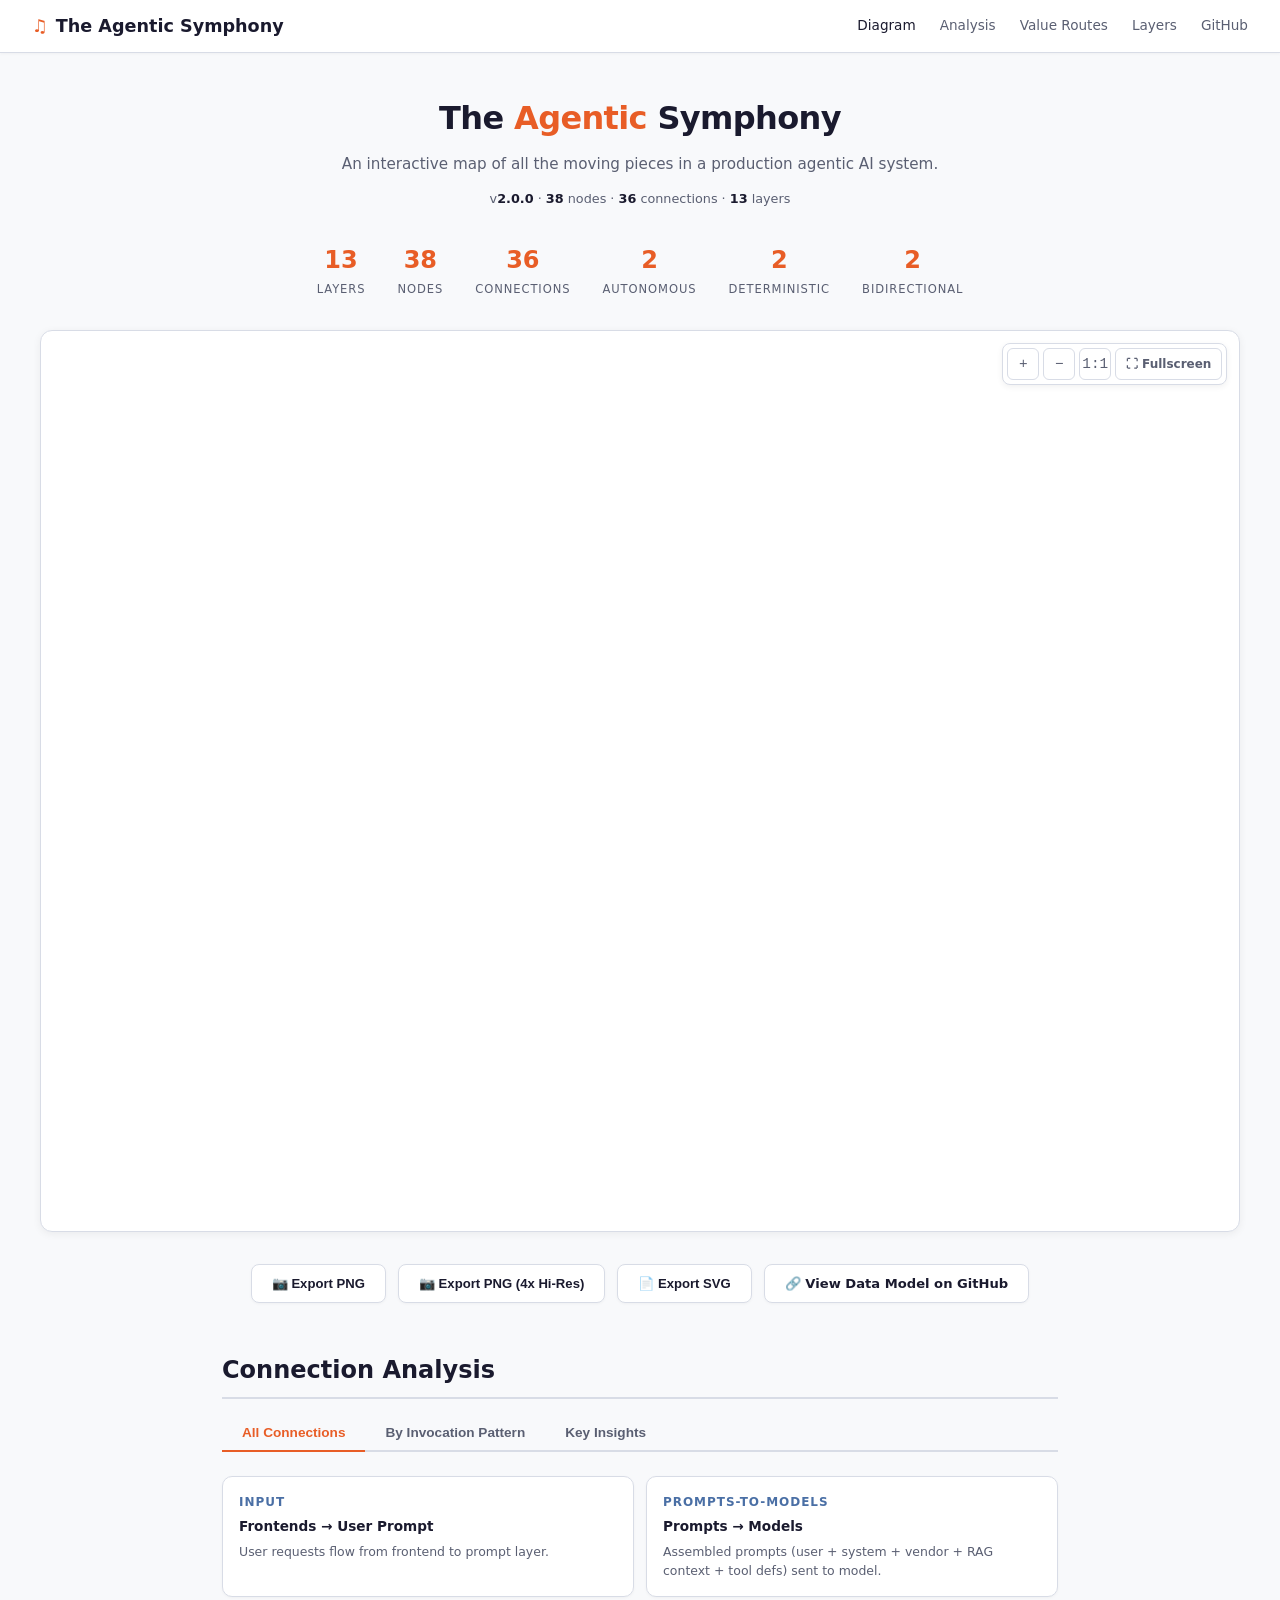
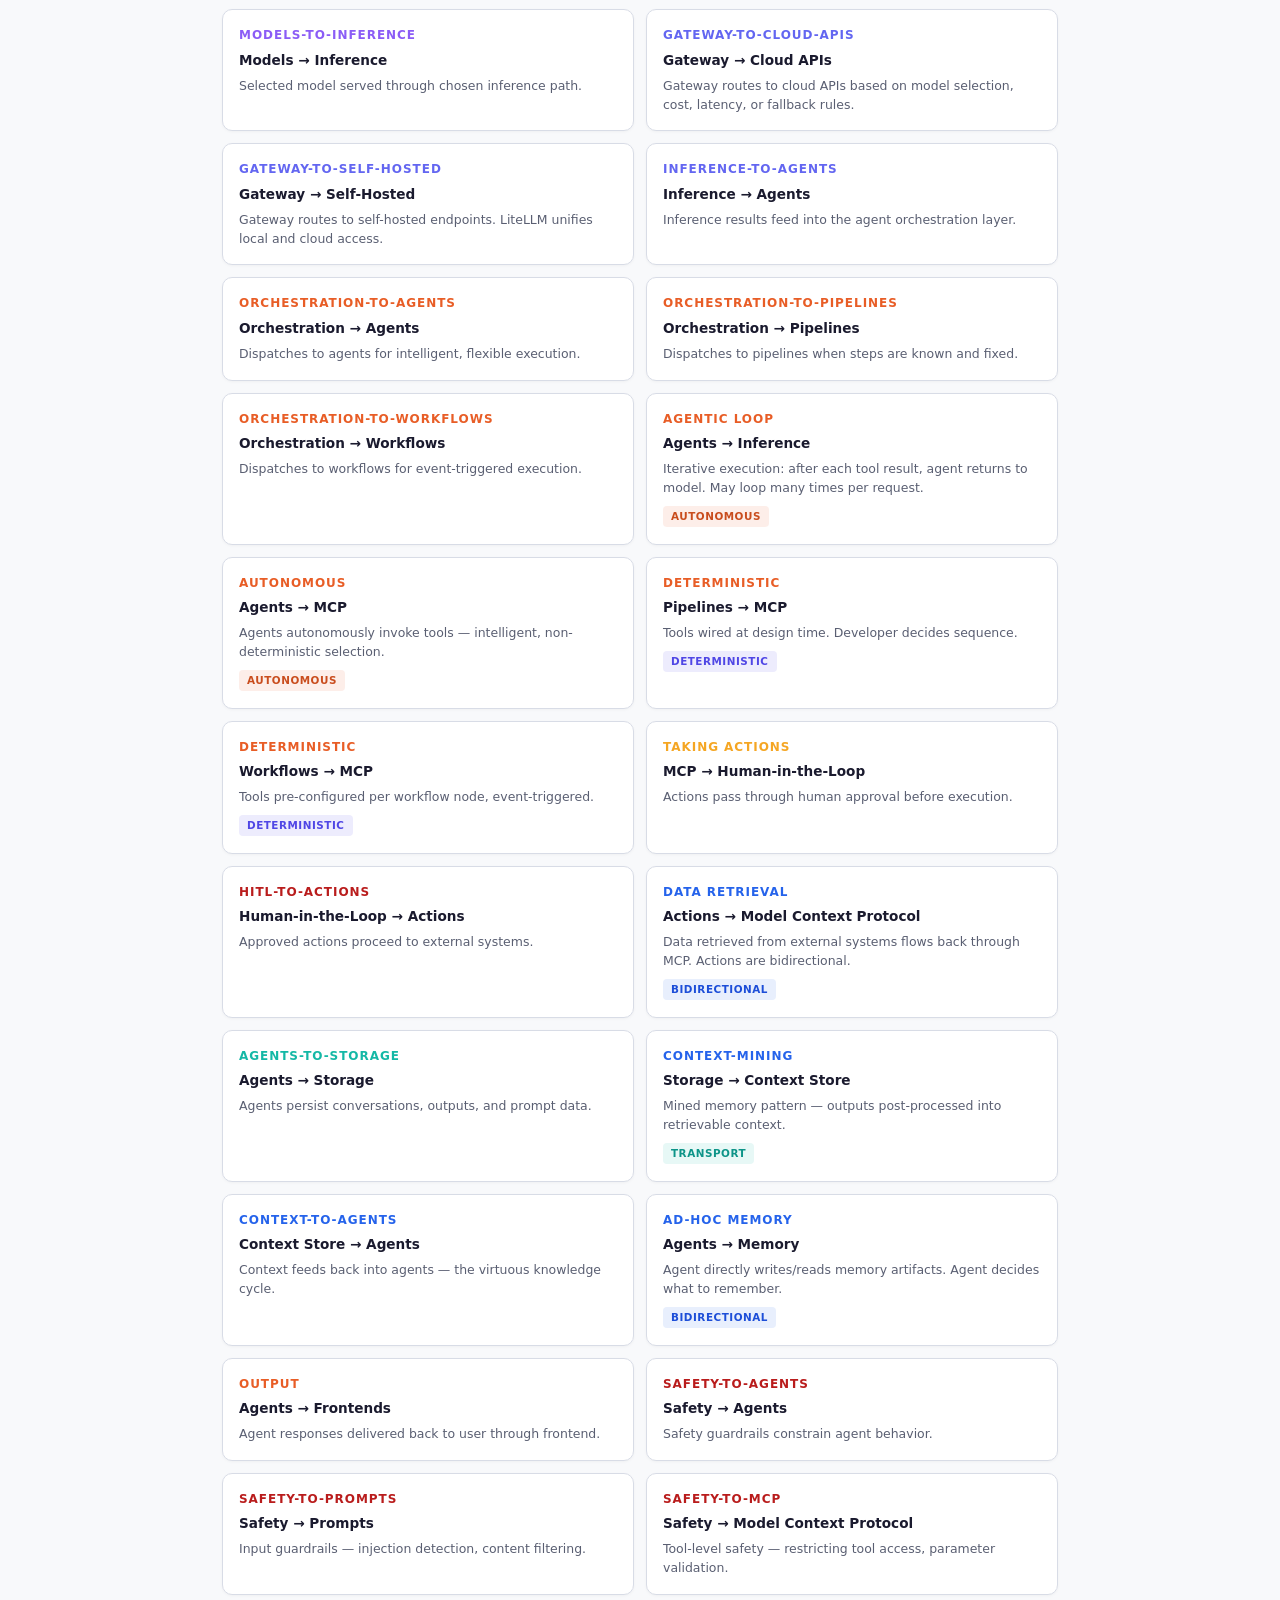
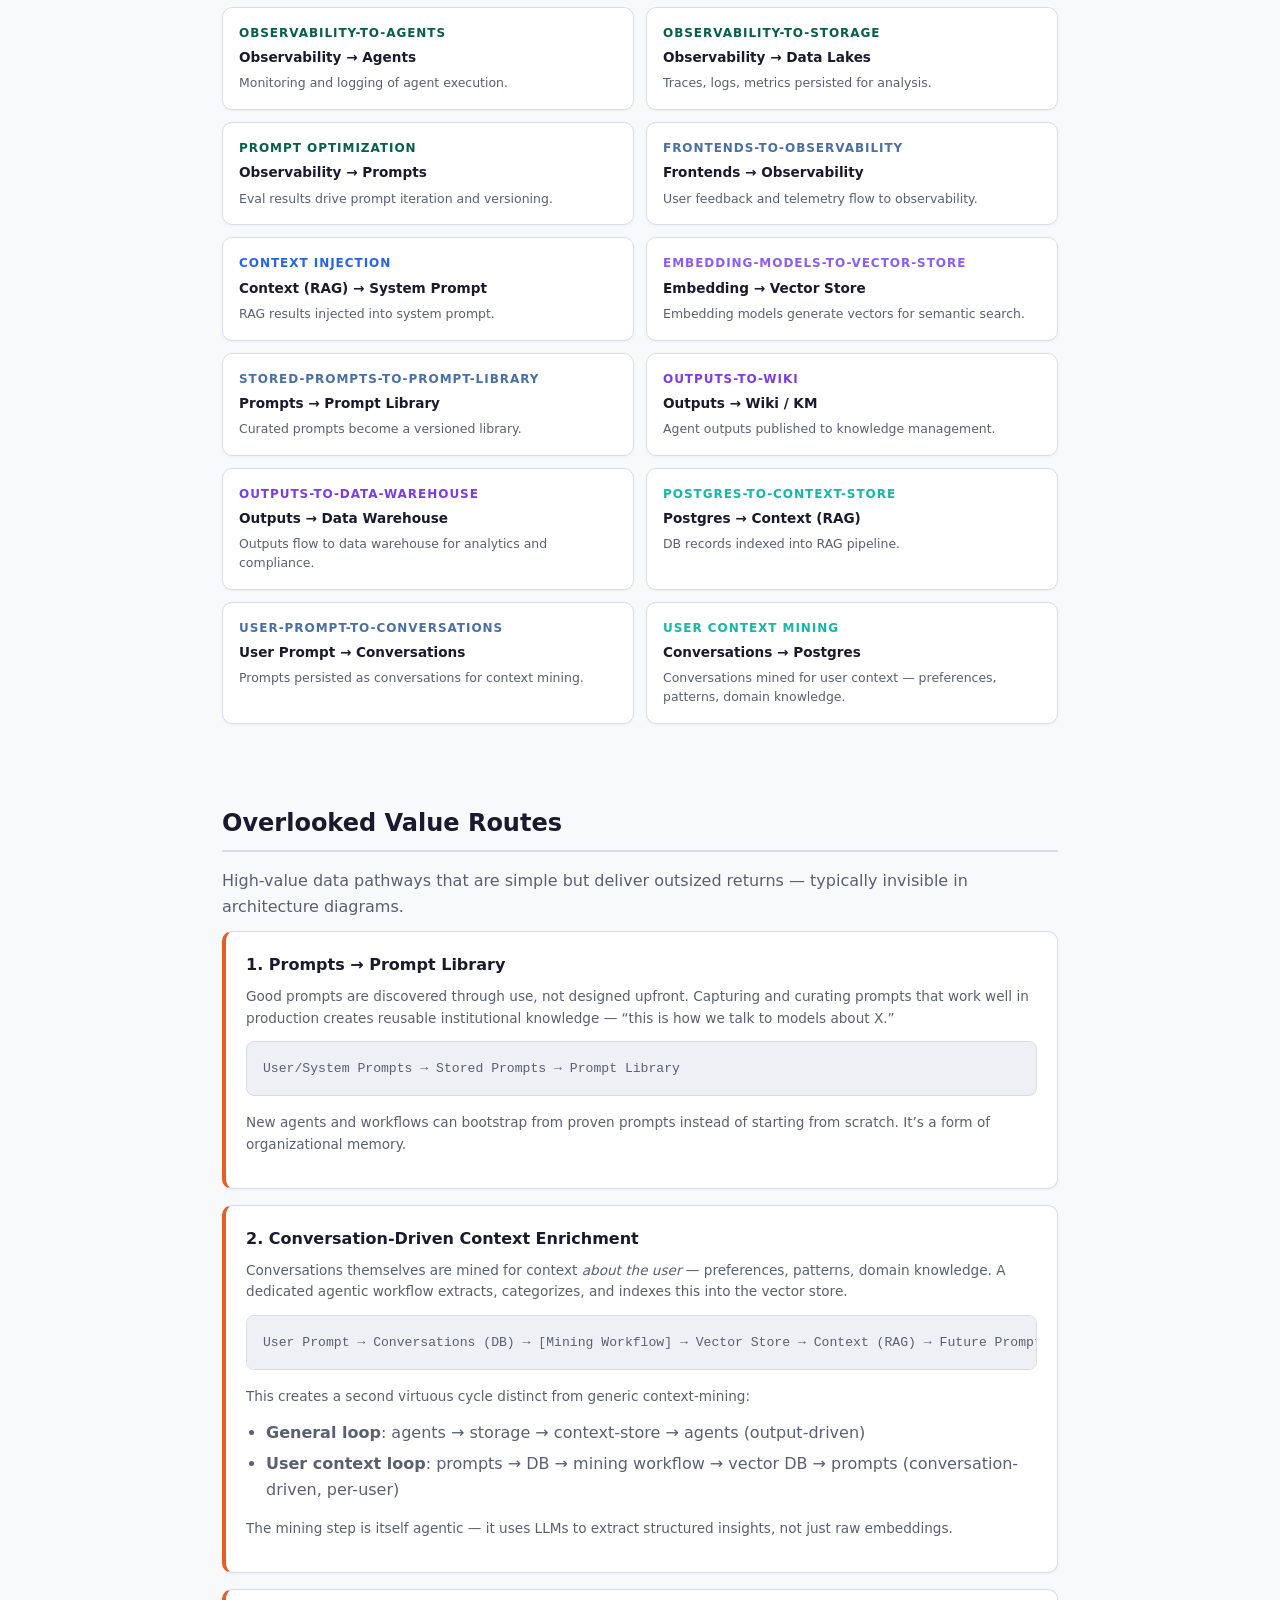
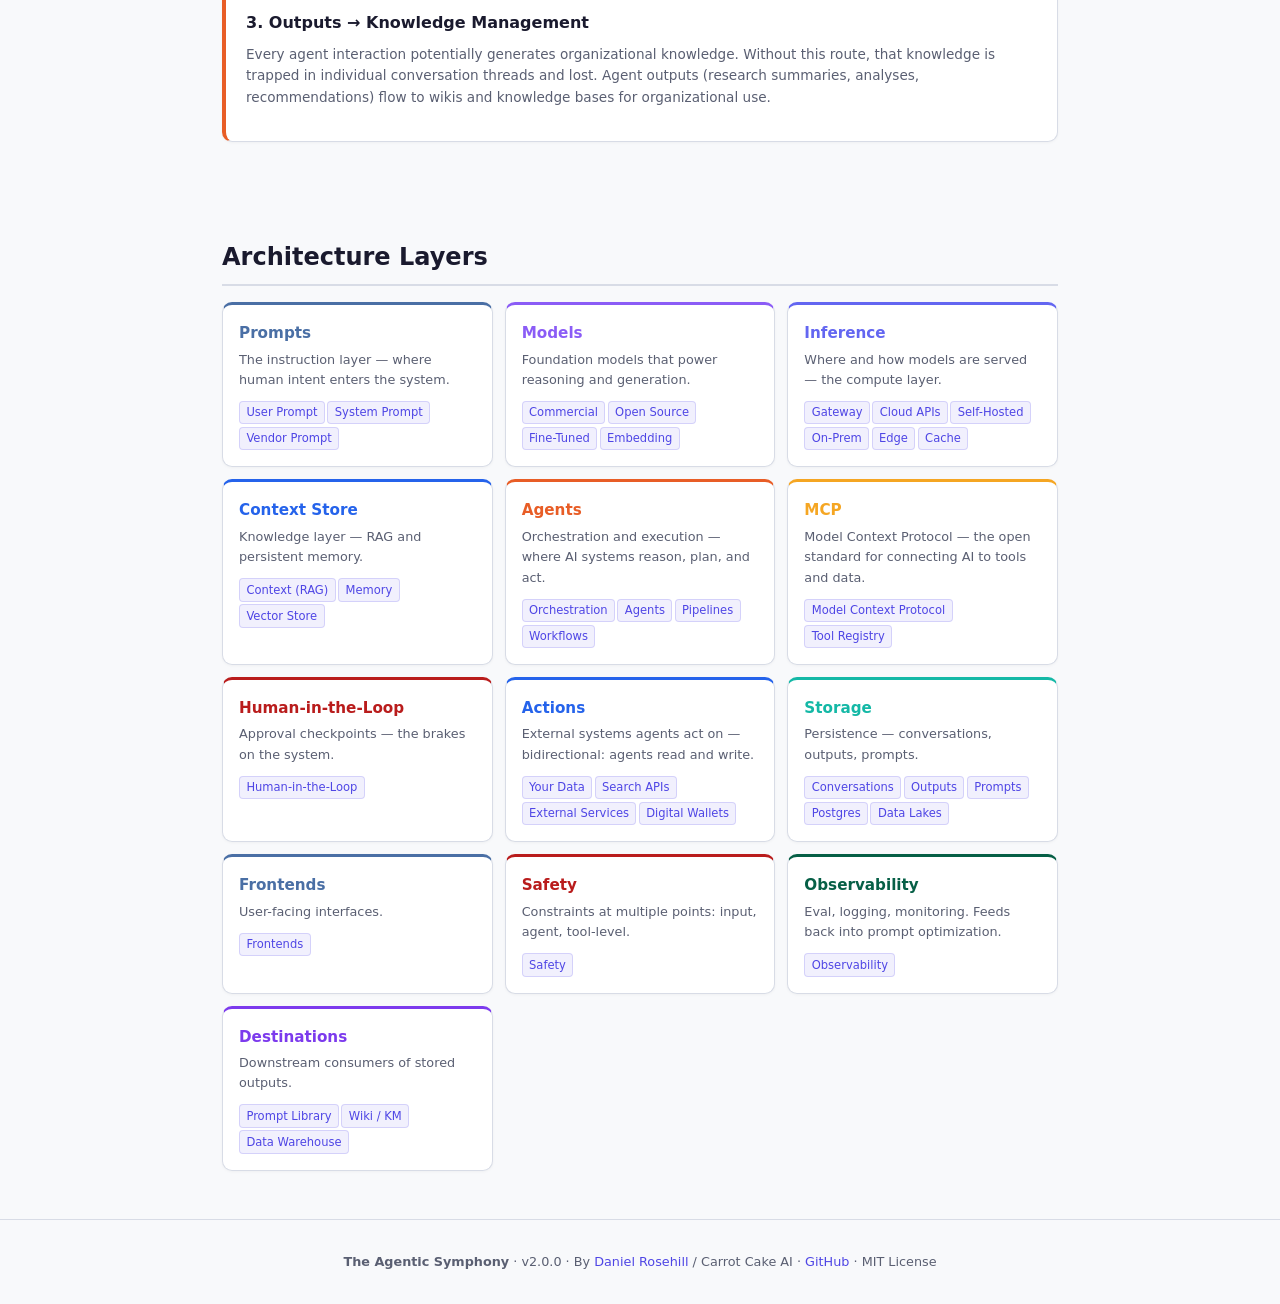
==== commit 5be0a804: "Light theme, restructured layout, rename Integrations to Actions - Switch site to light theme (CSS +" ====
--- a/site/index.html
+++ b/site/index.html
@@ -23,7 +23,7 @@
 <div class="hero">
   <h1>The <span>Agentic</span> Symphony</h1>
   <p>An interactive map of all the moving pieces in a production agentic AI system.</p>
-  <div class="meta">v<strong id="version">2.0.0</strong> &middot; <strong id="node-count">37</strong> nodes &middot; <strong id="conn-count">36</strong> connections &middot; <strong>13</strong> layers</div>
+  <div class="meta">v<strong id="version">2.0.0</strong> &middot; <strong id="node-count">38</strong> nodes &middot; <strong id="conn-count">36</strong> connections &middot; <strong>13</strong> layers</div>
 </div>
 
 <!-- Stats -->
@@ -35,7 +35,7 @@
     <button data-action="zoom-in" title="Zoom in">+</button>
     <button data-action="zoom-out" title="Zoom out">&minus;</button>
     <button data-action="reset" title="Reset">1:1</button>
-    <button data-action="fullscreen" title="Fullscreen">&#x26F6;</button>
+    <button data-action="fullscreen" class="fullscreen-btn" title="Fullscreen">&#x26F6; Fullscreen</button>
   </div>
   <div class="diagram-container" id="diagram-container"></div>
 </div>
@@ -153,7 +153,7 @@
 // ═══════════════════════════════════════
 // ARCHITECTURE DATA (V2)
 // ═══════════════════════════════════════
-const ARCH = {"meta":{"title":"Agentic AI Architecture Map","version":"2.0.0"},"layers":[{"id":"prompts","label":"Prompts","position":"center","order":1,"color":"#4a6fa5","description":"The instruction layer \u2014 where human intent enters the system.","nodes":[{"id":"user-prompt","label":"User Prompt","description":"The actual question or instruction from the end user."},{"id":"system-prompt","label":"System Prompt","description":"Developer-defined instructions that shape the model\u2019s behavior, persona, and constraints. Also the injection point for RAG context."},{"id":"vendor-prompt","label":"Vendor Prompt","description":"Hidden instructions baked in by the provider \u2014 RLHF alignment, safety guardrails. The model is never truly vanilla."}]},{"id":"models","label":"Models","position":"center","order":2,"color":"#8b5cf6","description":"Foundation models that power reasoning and generation.","nodes":[{"id":"commercial-models","label":"Commercial","description":"Proprietary frontier models \u2014 Claude, GPT, Gemini, Cohere."},{"id":"open-source-models","label":"Open Source","description":"Open-weight models \u2014 Llama, Mistral, Qwen, DeepSeek, Phi."},{"id":"fine-tuned-models","label":"Fine-Tuned","description":"Task-specific models fine-tuned on your data."},{"id":"embedding-models","label":"Embedding","description":"Embedding models for vector representations \u2014 power the vector store and RAG, not agent reasoning."}]},{"id":"inference","label":"Inference","position":"center","order":3,"color":"#6366f1","description":"Where and how models are served \u2014 the compute layer.","nodes":[{"id":"model-gateway","label":"Gateway","description":"Model gateway/router \u2014 handles model selection, load balancing, failover, rate limiting, cost tracking. OpenRouter (hosted) or LiteLLM (self-hosted)."},{"id":"cloud-apis","label":"Cloud APIs","description":"Hosted API endpoints \u2014 Anthropic, OpenAI, Google, AWS Bedrock."},{"id":"self-hosted","label":"Self-Hosted","description":"Your own servers \u2014 vLLM, TGI, Ollama."},{"id":"on-prem","label":"On-Prem","description":"Air-gapped data center deployments."},{"id":"edge","label":"Edge","description":"Lightweight models on devices \u2014 low latency, offline."},{"id":"prompt-cache","label":"Cache","description":"Prompt/response caching \u2014 semantic dedup, cost reduction, latency improvement."}]},{"id":"agents","label":"Agents","position":"center","order":4,"color":"#e85d26","description":"Orchestration and execution \u2014 where AI systems reason, plan, and act.","nodes":[{"id":"orchestration","label":"Orchestration","description":"Routes tasks to agents, pipelines, or workflows. Handles failures and state."},{"id":"agents-node","label":"Agents","description":"Autonomous systems that reason, plan, act. Tool selection is intelligent and non-deterministic. Execution is a loop."},{"id":"pipelines","label":"Pipelines","description":"Multi-step chains. Tools wired at design time \u2014 no intelligent selection."},{"id":"workflows","label":"Workflows","description":"Event-triggered sequences. Tools pre-configured at each node."}]},{"id":"mcp","label":"MCP","position":"center","order":5,"color":"#f5a623","description":"Model Context Protocol \u2014 the open standard for connecting AI to tools and data.","nodes":[{"id":"mcp-protocol","label":"Model Context Protocol","description":"The open standard for connecting AI models to external tools, services, and data sources."},{"id":"tool-registry","label":"Tool Registry","description":"Discovery mechanism for available tools \u2014 in MCP this is tools/list."}]},{"id":"hitl","label":"Human-in-the-Loop","position":"center","order":6,"color":"#b91c1c","description":"Approval checkpoints \u2014 the brakes on the system.","style":"checkpoint","nodes":[{"id":"hitl-checkpoint","label":"Human-in-the-Loop","description":"Humans review and authorize agent actions before execution."}]},{"id":"integrations","label":"Integrations","position":"center","order":7,"color":"#2563eb","style":"dashed","description":"External systems \u2014 bidirectional: agents read and write.","nodes":[{"id":"your-data","label":"Your Data","description":"Salesforce, HubSpot, Google Drive, Notion \u2014 via MCP."},{"id":"search-apis","label":"Search APIs","description":"Web search, news feeds, real-time data."},{"id":"external-services","label":"External Services","description":"Weather, time, public datasets."}]},{"id":"storage","label":"Storage","position":"center","order":8,"color":"#14b8a6","description":"Persistence \u2014 conversations, outputs, prompts.","nodes":[{"id":"conversations","label":"Conversations","description":"Persisted threads for auditing, replay, and context mining."},{"id":"outputs","label":"Outputs","description":"Generated text, structured data, files, artifacts."},{"id":"stored-prompts","label":"Prompts","description":"Prompt templates and versioned prompt libraries."},{"id":"postgres","label":"Postgres","description":"Production relational databases."},{"id":"data-lakes","label":"Data Lakes","description":"Large-scale unstructured storage \u2014 logs, documents, embeddings."}]},{"id":"context-store","label":"Context Store","position":"center","order":9,"color":"#2563eb","style":"dashed","description":"Knowledge layer \u2014 RAG and persistent memory.","nodes":[{"id":"context-rag","label":"Context (RAG)","description":"Retrieval-Augmented Generation \u2014 grounding AI in your documents."},{"id":"memory","label":"Memory","description":"Multiple forms: mined, ad-hoc, implicit, structured."},{"id":"vector-store","label":"Vector Store","description":"Embedding-based semantic search indexes."}]},{"id":"frontends","label":"Frontends","position":"left","order":2,"color":"#4a6fa5","description":"User-facing interfaces.","nodes":[{"id":"frontends-card","label":"Frontends","description":"Chat windows, bots, web UIs, dashboards."}],"sub_items":["Chatbots","Slack","Telegram","Web UIs","Dashboards"]},{"id":"safety","label":"Safety","position":"right","order":2,"color":"#b91c1c","description":"Constraints at multiple points: input, agent, tool-level.","nodes":[{"id":"safety-card","label":"Safety","description":"Guardrails and oversight mechanisms."}],"sub_items":["Guardrails","Security Harnesses","Input Filtering"]},{"id":"observability","label":"Observability","position":"right","order":3,"color":"#065f46","description":"Eval, logging, monitoring. Feeds back into prompt optimization.","nodes":[{"id":"observability-card","label":"Observability","description":"Tracking decisions, quality, actions, health."}],"sub_items":["Eval","Logging","Monitoring"]},{"id":"destinations","label":"Destinations","position":"left","order":8,"color":"#7c3aed","description":"Downstream consumers of stored outputs.","nodes":[{"id":"prompt-library","label":"Prompt Library","description":"Versioned, curated prompt templates for reuse."},{"id":"wiki-km","label":"Wiki / KM","description":"Organizational knowledge management."},{"id":"data-warehouse","label":"Data Warehouse","description":"Analytics, compliance, long-term retention."}]}],"connections":[{"id":"input-flow","from":"frontends-card","to":"user-prompt","label":"INPUT","style":"dashed","color":"#4a6fa5","description":"User requests flow from frontend to prompt layer."},{"id":"prompts-to-models","from":"prompts","to":"models","color":"#4a6fa5","description":"Assembled prompts (user + system + vendor + RAG context + tool defs) sent to model."},{"id":"models-to-inference","from":"models","to":"inference","color":"#8b5cf6","description":"Selected model served through chosen inference path."},{"id":"gateway-to-cloud-apis","from":"model-gateway","to":"cloud-apis","color":"#6366f1","description":"Gateway routes to cloud APIs based on model selection, cost, latency, or fallback rules."},{"id":"gateway-to-self-hosted","from":"model-gateway","to":"self-hosted","color":"#6366f1","description":"Gateway routes to self-hosted endpoints. LiteLLM unifies local and cloud access."},{"id":"inference-to-agents","from":"inference","to":"agents","color":"#6366f1","description":"Inference results feed into the agent orchestration layer."},{"id":"orchestration-to-agents","from":"orchestration","to":"agents-node","style":"dashed","color":"#e85d26","description":"Dispatches to agents for intelligent, flexible execution."},{"id":"orchestration-to-pipelines","from":"orchestration","to":"pipelines","style":"dashed","color":"#e85d26","description":"Dispatches to pipelines when steps are known and fixed."},{"id":"orchestration-to-workflows","from":"orchestration","to":"workflows","style":"dashed","color":"#e85d26","description":"Dispatches to workflows for event-triggered execution."},{"id":"agentic-loop","from":"agents-node","to":"inference","style":"dashed","color":"#e85d26","label":"AGENTIC LOOP","description":"Iterative execution: after each tool result, agent returns to model. May loop many times per request.","invocation_pattern":"autonomous"},{"id":"agents-autonomous-to-mcp","from":"agents-node","to":"mcp","color":"#e85d26","label":"AUTONOMOUS","description":"Agents autonomously invoke tools \u2014 intelligent, non-deterministic selection.","invocation_pattern":"autonomous"},{"id":"pipelines-deterministic-to-mcp","from":"pipelines","to":"mcp","color":"#e85d26","style":"solid","label":"DETERMINISTIC","description":"Tools wired at design time. Developer decides sequence.","invocation_pattern":"deterministic"},{"id":"workflows-deterministic-to-mcp","from":"workflows","to":"mcp","color":"#e85d26","style":"solid","label":"DETERMINISTIC","description":"Tools pre-configured per workflow node, event-triggered.","invocation_pattern":"deterministic"},{"id":"mcp-to-hitl","from":"mcp","to":"hitl","color":"#f5a623","label":"TAKING ACTIONS","style":"solid","no_arrow":true,"description":"Actions pass through human approval before execution."},{"id":"hitl-to-integrations","from":"hitl","to":"integrations","color":"#b91c1c","description":"Approved actions proceed to external integrations."},{"id":"integrations-data-retrieval","from":"integrations","to":"mcp-protocol","style":"dashed","color":"#2563eb","label":"DATA RETRIEVAL","description":"Data retrieved from external systems flows back through MCP. Integrations are bidirectional.","invocation_pattern":"bidirectional"},{"id":"agents-to-storage","from":"agents","to":"storage","style":"dashed","color":"#14b8a6","description":"Agents persist conversations, outputs, and prompt data."},{"id":"storage-to-context","from":"storage","to":"context-store","style":"dashed","color":"#2563eb","label":"CONTEXT-MINING","description":"Mined memory pattern \u2014 outputs post-processed into retrievable context.","invocation_pattern":"transport"},{"id":"context-to-agents","from":"context-store","to":"agents","style":"dashed","color":"#2563eb","description":"Context feeds back into agents \u2014 the virtuous knowledge cycle."},{"id":"agents-adhoc-memory","from":"agents-node","to":"memory","style":"dashed","color":"#2563eb","label":"AD-HOC MEMORY","description":"Agent directly writes/reads memory artifacts. Agent decides what to remember.","invocation_pattern":"bidirectional"},{"id":"output-flow","from":"agents-node","to":"frontends-card","label":"OUTPUT","style":"dashed","color":"#e85d26","description":"Agent responses delivered back to user through frontend."},{"id":"safety-to-agents","from":"safety-card","to":"agents","color":"#b91c1c","description":"Safety guardrails constrain agent behavior."},{"id":"safety-to-prompts","from":"safety-card","to":"prompts","color":"#b91c1c","style":"dashed","description":"Input guardrails \u2014 injection detection, content filtering."},{"id":"safety-to-mcp","from":"safety-card","to":"mcp-protocol","color":"#b91c1c","style":"dashed","description":"Tool-level safety \u2014 restricting tool access, parameter validation."},{"id":"observability-to-agents","from":"observability-card","to":"agents","color":"#065f46","description":"Monitoring and logging of agent execution."},{"id":"observability-to-storage","from":"observability-card","to":"data-lakes","style":"dashed","color":"#065f46","description":"Traces, logs, metrics persisted for analysis."},{"id":"observability-to-prompts","from":"observability-card","to":"stored-prompts","style":"dashed","color":"#065f46","label":"PROMPT OPTIMIZATION","description":"Eval results drive prompt iteration and versioning."},{"id":"frontends-to-observability","from":"frontends-card","to":"observability-card","style":"dashed","color":"#4a6fa5","description":"User feedback and telemetry flow to observability."},{"id":"context-rag-to-system-prompt","from":"context-rag","to":"system-prompt","style":"dashed","color":"#2563eb","label":"CONTEXT INJECTION","description":"RAG results injected into system prompt."},{"id":"embedding-models-to-vector-store","from":"embedding-models","to":"vector-store","style":"dashed","color":"#8b5cf6","description":"Embedding models generate vectors for semantic search."},{"id":"stored-prompts-to-prompt-library","from":"stored-prompts","to":"prompt-library","style":"dashed","color":"#4a6fa5","description":"Curated prompts become a versioned library."},{"id":"outputs-to-wiki","from":"outputs","to":"wiki-km","style":"dashed","color":"#7c3aed","description":"Agent outputs published to knowledge management."},{"id":"outputs-to-data-warehouse","from":"outputs","to":"data-warehouse","style":"dashed","color":"#7c3aed","description":"Outputs flow to data warehouse for analytics and compliance."},{"id":"postgres-to-context-store","from":"postgres","to":"context-rag","style":"dashed","color":"#14b8a6","description":"DB records indexed into RAG pipeline."},{"id":"user-prompt-to-conversations","from":"user-prompt","to":"conversations","style":"dashed","color":"#4a6fa5","description":"Prompts persisted as conversations for context mining."},{"id":"conversations-to-postgres","from":"conversations","to":"postgres","style":"dashed","color":"#14b8a6","label":"USER CONTEXT MINING","description":"Conversations mined for user context \u2014 preferences, patterns, domain knowledge."}]};
+const ARCH = {"meta":{"title":"Agentic AI Architecture Map","version":"2.0.0"},"layers":[{"id":"prompts","label":"Prompts","position":"center","order":1,"color":"#4a6fa5","description":"The instruction layer \u2014 where human intent enters the system.","nodes":[{"id":"user-prompt","label":"User Prompt","description":"The actual question or instruction from the end user."},{"id":"system-prompt","label":"System Prompt","description":"Developer-defined instructions that shape the model\u2019s behavior, persona, and constraints. Also the injection point for RAG context."},{"id":"vendor-prompt","label":"Vendor Prompt","description":"Hidden instructions baked in by the provider \u2014 RLHF alignment, safety guardrails. The model is never truly vanilla."}]},{"id":"models","label":"Models","position":"center","order":2,"color":"#8b5cf6","description":"Foundation models that power reasoning and generation.","nodes":[{"id":"commercial-models","label":"Commercial","description":"Proprietary frontier models \u2014 Claude, GPT, Gemini, Cohere."},{"id":"open-source-models","label":"Open Source","description":"Open-weight models \u2014 Llama, Mistral, Qwen, DeepSeek, Phi."},{"id":"fine-tuned-models","label":"Fine-Tuned","description":"Task-specific models fine-tuned on your data."},{"id":"embedding-models","label":"Embedding","description":"Embedding models for vector representations \u2014 power the vector store and RAG, not agent reasoning."}]},{"id":"inference","label":"Inference","position":"center","order":3,"color":"#6366f1","description":"Where and how models are served \u2014 the compute layer.","nodes":[{"id":"model-gateway","label":"Gateway","description":"Model gateway/router \u2014 handles model selection, load balancing, failover, rate limiting, cost tracking. OpenRouter (hosted) or LiteLLM (self-hosted)."},{"id":"cloud-apis","label":"Cloud APIs","description":"Hosted API endpoints \u2014 Anthropic, OpenAI, Google, AWS Bedrock."},{"id":"self-hosted","label":"Self-Hosted","description":"Your own servers \u2014 vLLM, TGI, Ollama."},{"id":"on-prem","label":"On-Prem","description":"Air-gapped data center deployments."},{"id":"edge","label":"Edge","description":"Lightweight models on devices \u2014 low latency, offline."},{"id":"prompt-cache","label":"Cache","description":"Prompt/response caching \u2014 semantic dedup, cost reduction, latency improvement."}]},{"id":"context-store","label":"Context Store","position":"center","order":4,"color":"#2563eb","style":"dashed","description":"Knowledge layer \u2014 RAG and persistent memory.","nodes":[{"id":"context-rag","label":"Context (RAG)","description":"Retrieval-Augmented Generation \u2014 grounding AI in your documents."},{"id":"memory","label":"Memory","description":"Multiple forms: mined, ad-hoc, implicit, structured."},{"id":"vector-store","label":"Vector Store","description":"Embedding-based semantic search indexes."}]},{"id":"agents","label":"Agents","position":"center","order":5,"color":"#e85d26","description":"Orchestration and execution \u2014 where AI systems reason, plan, and act.","nodes":[{"id":"orchestration","label":"Orchestration","description":"Routes to agents, pipelines, or workflows. Handles failures and state."},{"id":"agents-node","label":"Agents","description":"Autonomous systems that reason, plan, act. Tool selection is intelligent and non-deterministic. Execution is a loop."},{"id":"pipelines","label":"Pipelines","description":"Multi-step chains. Tools wired at design time \u2014 no intelligent selection."},{"id":"workflows","label":"Workflows","description":"Event-triggered sequences. Tools pre-configured at each node."}]},{"id":"mcp","label":"MCP","position":"center","order":6,"color":"#f5a623","description":"Model Context Protocol \u2014 the open standard for connecting AI to tools and data.","nodes":[{"id":"mcp-protocol","label":"Model Context Protocol","description":"The open standard for connecting AI models to external tools, services, and data sources."},{"id":"tool-registry","label":"Tool Registry","description":"Discovery mechanism for available tools \u2014 in MCP this is tools/list."}]},{"id":"hitl","label":"Human-in-the-Loop","position":"center","order":7,"color":"#b91c1c","description":"Approval checkpoints \u2014 the brakes on the system.","style":"checkpoint","nodes":[{"id":"hitl-checkpoint","label":"Human-in-the-Loop","description":"Humans review and authorize agent actions before execution."}]},{"id":"actions","label":"Actions","position":"center","order":8,"color":"#2563eb","style":"dashed","description":"External systems agents act on \u2014 bidirectional: agents read and write.","nodes":[{"id":"your-data","label":"Your Data","description":"Salesforce, HubSpot, Google Drive, Notion \u2014 via MCP."},{"id":"search-apis","label":"Search APIs","description":"Web search, news feeds, real-time data."},{"id":"external-services","label":"External Services","description":"Weather, time, public datasets."},{"id":"digital-wallets","label":"Digital Wallets","description":"Payment and financial actions \u2014 Stripe, crypto wallets, bank APIs."}]},{"id":"storage","label":"Storage","position":"center","order":9,"color":"#14b8a6","description":"Persistence \u2014 conversations, outputs, prompts.","nodes":[{"id":"conversations","label":"Conversations","description":"Persisted threads for auditing, replay, and context mining."},{"id":"outputs","label":"Outputs","description":"Generated text, structured data, files, artifacts."},{"id":"stored-prompts","label":"Prompts","description":"Prompt templates and versioned prompt libraries."},{"id":"postgres","label":"Postgres","description":"Production relational databases."},{"id":"data-lakes","label":"Data Lakes","description":"Large-scale unstructured storage \u2014 logs, documents, embeddings."}]},{"id":"frontends","label":"Frontends","position":"left","order":2,"color":"#4a6fa5","description":"User-facing interfaces.","nodes":[{"id":"frontends-card","label":"Frontends","description":"Chat windows, bots, web UIs, dashboards."}],"sub_items":["Chatbots","Slack","Telegram","Web UIs","Dashboards"]},{"id":"safety","label":"Safety","position":"right","order":2,"color":"#b91c1c","description":"Constraints at multiple points: input, agent, tool-level.","nodes":[{"id":"safety-card","label":"Safety","description":"Guardrails and oversight mechanisms."}],"sub_items":["Guardrails","Security Harnesses","Input Filtering"]},{"id":"observability","label":"Observability","position":"right","order":3,"color":"#065f46","description":"Eval, logging, monitoring. Feeds back into prompt optimization.","nodes":[{"id":"observability-card","label":"Observability","description":"Tracking decisions, quality, actions, health."}],"sub_items":["Eval","Logging","Monitoring"]},{"id":"destinations","label":"Destinations","position":"left","order":9,"color":"#7c3aed","description":"Downstream consumers of stored outputs.","nodes":[{"id":"prompt-library","label":"Prompt Library","description":"Versioned, curated prompt templates for reuse."},{"id":"wiki-km","label":"Wiki / KM","description":"Organizational knowledge management."},{"id":"data-warehouse","label":"Data Warehouse","description":"Analytics, compliance, long-term retention."}]}],"connections":[{"id":"input-flow","from":"frontends-card","to":"user-prompt","label":"INPUT","style":"dashed","color":"#4a6fa5","description":"User requests flow from frontend to prompt layer."},{"id":"prompts-to-models","from":"prompts","to":"models","color":"#4a6fa5","description":"Assembled prompts (user + system + vendor + RAG context + tool defs) sent to model."},{"id":"models-to-inference","from":"models","to":"inference","color":"#8b5cf6","description":"Selected model served through chosen inference path."},{"id":"gateway-to-cloud-apis","from":"model-gateway","to":"cloud-apis","color":"#6366f1","description":"Gateway routes to cloud APIs based on model selection, cost, latency, or fallback rules."},{"id":"gateway-to-self-hosted","from":"model-gateway","to":"self-hosted","color":"#6366f1","description":"Gateway routes to self-hosted endpoints. LiteLLM unifies local and cloud access."},{"id":"inference-to-agents","from":"inference","to":"agents","color":"#6366f1","description":"Inference results feed into the agent orchestration layer."},{"id":"orchestration-to-agents","from":"orchestration","to":"agents-node","style":"dashed","color":"#e85d26","description":"Dispatches to agents for intelligent, flexible execution."},{"id":"orchestration-to-pipelines","from":"orchestration","to":"pipelines","style":"dashed","color":"#e85d26","description":"Dispatches to pipelines when steps are known and fixed."},{"id":"orchestration-to-workflows","from":"orchestration","to":"workflows","style":"dashed","color":"#e85d26","description":"Dispatches to workflows for event-triggered execution."},{"id":"agentic-loop","from":"agents-node","to":"inference","style":"dashed","color":"#e85d26","label":"AGENTIC LOOP","description":"Iterative execution: after each tool result, agent returns to model. May loop many times per request.","invocation_pattern":"autonomous"},{"id":"agents-autonomous-to-mcp","from":"agents-node","to":"mcp","color":"#e85d26","label":"AUTONOMOUS","description":"Agents autonomously invoke tools \u2014 intelligent, non-deterministic selection.","invocation_pattern":"autonomous"},{"id":"pipelines-deterministic-to-mcp","from":"pipelines","to":"mcp","color":"#e85d26","style":"solid","label":"DETERMINISTIC","description":"Tools wired at design time. Developer decides sequence.","invocation_pattern":"deterministic"},{"id":"workflows-deterministic-to-mcp","from":"workflows","to":"mcp","color":"#e85d26","style":"solid","label":"DETERMINISTIC","description":"Tools pre-configured per workflow node, event-triggered.","invocation_pattern":"deterministic"},{"id":"mcp-to-hitl","from":"mcp","to":"hitl","color":"#f5a623","label":"TAKING ACTIONS","style":"solid","no_arrow":true,"description":"Actions pass through human approval before execution."},{"id":"hitl-to-actions","from":"hitl","to":"actions","color":"#b91c1c","description":"Approved actions proceed to external systems."},{"id":"actions-data-retrieval","from":"actions","to":"mcp-protocol","style":"dashed","color":"#2563eb","label":"DATA RETRIEVAL","description":"Data retrieved from external systems flows back through MCP. Actions are bidirectional.","invocation_pattern":"bidirectional"},{"id":"agents-to-storage","from":"agents","to":"storage","style":"dashed","color":"#14b8a6","description":"Agents persist conversations, outputs, and prompt data."},{"id":"storage-to-context","from":"storage","to":"context-store","style":"dashed","color":"#2563eb","label":"CONTEXT-MINING","description":"Mined memory pattern \u2014 outputs post-processed into retrievable context.","invocation_pattern":"transport"},{"id":"context-to-agents","from":"context-store","to":"agents","style":"dashed","color":"#2563eb","description":"Context feeds back into agents \u2014 the virtuous knowledge cycle."},{"id":"agents-adhoc-memory","from":"agents-node","to":"memory","style":"dashed","color":"#2563eb","label":"AD-HOC MEMORY","description":"Agent directly writes/reads memory artifacts. Agent decides what to remember.","invocation_pattern":"bidirectional"},{"id":"output-flow","from":"agents-node","to":"frontends-card","label":"OUTPUT","style":"dashed","color":"#e85d26","description":"Agent responses delivered back to user through frontend."},{"id":"safety-to-agents","from":"safety-card","to":"agents","color":"#b91c1c","description":"Safety guardrails constrain agent behavior."},{"id":"safety-to-prompts","from":"safety-card","to":"prompts","color":"#b91c1c","style":"dashed","description":"Input guardrails \u2014 injection detection, content filtering."},{"id":"safety-to-mcp","from":"safety-card","to":"mcp-protocol","color":"#b91c1c","style":"dashed","description":"Tool-level safety \u2014 restricting tool access, parameter validation."},{"id":"observability-to-agents","from":"observability-card","to":"agents","color":"#065f46","description":"Monitoring and logging of agent execution."},{"id":"observability-to-storage","from":"observability-card","to":"data-lakes","style":"dashed","color":"#065f46","description":"Traces, logs, metrics persisted for analysis."},{"id":"observability-to-prompts","from":"observability-card","to":"stored-prompts","style":"dashed","color":"#065f46","label":"PROMPT OPTIMIZATION","description":"Eval results drive prompt iteration and versioning."},{"id":"frontends-to-observability","from":"frontends-card","to":"observability-card","style":"dashed","color":"#4a6fa5","description":"User feedback and telemetry flow to observability."},{"id":"context-rag-to-system-prompt","from":"context-rag","to":"system-prompt","style":"dashed","color":"#2563eb","label":"CONTEXT INJECTION","description":"RAG results injected into system prompt."},{"id":"embedding-models-to-vector-store","from":"embedding-models","to":"vector-store","style":"dashed","color":"#8b5cf6","description":"Embedding models generate vectors for semantic search."},{"id":"stored-prompts-to-prompt-library","from":"stored-prompts","to":"prompt-library","style":"dashed","color":"#4a6fa5","description":"Curated prompts become a versioned library."},{"id":"outputs-to-wiki","from":"outputs","to":"wiki-km","style":"dashed","color":"#7c3aed","description":"Agent outputs published to knowledge management."},{"id":"outputs-to-data-warehouse","from":"outputs","to":"data-warehouse","style":"dashed","color":"#7c3aed","description":"Outputs flow to data warehouse for analytics and compliance."},{"id":"postgres-to-context-store","from":"postgres","to":"context-rag","style":"dashed","color":"#14b8a6","description":"DB records indexed into RAG pipeline."},{"id":"user-prompt-to-conversations","from":"user-prompt","to":"conversations","style":"dashed","color":"#4a6fa5","description":"Prompts persisted as conversations for context mining."},{"id":"conversations-to-postgres","from":"conversations","to":"postgres","style":"dashed","color":"#14b8a6","label":"USER CONTEXT MINING","description":"Conversations mined for user context \u2014 preferences, patterns, domain knowledge."}]};
 
 // ═══════════════════════════════════════
 // HELPERS
@@ -263,8 +263,8 @@
 // ═══════════════════════════════════════
 (function initDiagram() {
   const container = document.getElementById('diagram-container');
-  const W = 1000, H = 920;
-  const centerW = 400;
+  const W = 1000, H = 1020;
+  const centerW = 420;
   const centerX = (W - centerW) / 2;
   const centerCX = W / 2;
   const leftCX = 95;
@@ -318,9 +318,9 @@
   }
 
   function darken(hex, amt) {
-    let r = parseInt(hex.slice(1,3),16), g = parseInt(hex.slice(3,5),16), b = parseInt(hex.slice(5,7),16);
-    r = Math.max(0, r - amt); g = Math.max(0, g - amt); b = Math.max(0, b - amt);
-    return '#' + [r,g,b].map(v => v.toString(16).padStart(2,'0')).join('');
+    let r = parseInt(hex.slice(1,3),16), gg = parseInt(hex.slice(3,5),16), b = parseInt(hex.slice(5,7),16);
+    r = Math.max(0, r - amt); gg = Math.max(0, gg - amt); b = Math.max(0, b - amt);
+    return '#' + [r,gg,b].map(v => v.toString(16).padStart(2,'0')).join('');
   }
 
   function chip(parent, x, y, label, color, tooltip) {
@@ -335,14 +335,17 @@
     return { x, y, w: tw, h: ch, cx: x, cy: y + ch/2 };
   }
 
+  // Light theme: label background uses page bg color
+  const labelBg = '#f8f9fb';
+
   function layerBox(parent, x, y, w, h, color, label, dashed, rightLabel) {
-    const bg = color + '0f';
+    const bg = color + '0a';
     const rect = parent.append('rect').attr('x',x).attr('y',y).attr('width',w).attr('height',h).attr('rx',12).attr('fill',bg).attr('stroke',color).attr('stroke-width',2);
     if (dashed) rect.attr('stroke-dasharray','6 4');
-    parent.append('rect').attr('x',x+16).attr('y',y-8).attr('width',label.length*7.5+12).attr('height',16).attr('fill','#0f1117');
+    parent.append('rect').attr('x',x+16).attr('y',y-8).attr('width',label.length*7.5+12).attr('height',16).attr('fill',labelBg);
     parent.append('text').attr('x',x+22).attr('y',y+3).attr('fill',color).attr('font-family','system-ui').attr('font-size','10').attr('font-weight','600').attr('letter-spacing','0.1em').text(label.toUpperCase());
     if (rightLabel) {
-      parent.append('rect').attr('x',x+w-rightLabel.length*7-22).attr('y',y-8).attr('width',rightLabel.length*7+12).attr('height',16).attr('fill','#0f1117');
+      parent.append('rect').attr('x',x+w-rightLabel.length*7-22).attr('y',y-8).attr('width',rightLabel.length*7+12).attr('height',16).attr('fill',labelBg);
       parent.append('text').attr('x',x+w-16).attr('y',y+3).attr('text-anchor','end').attr('fill',color).attr('font-family','system-ui').attr('font-size','9').attr('font-weight','600').attr('letter-spacing','0.12em').text(rightLabel.toUpperCase());
     }
   }
@@ -388,8 +391,16 @@
   const arrowsG = g.append('g');
   const nodesG = g.append('g');
 
-  // Y positions
-  const pY=20, pH=55, mY=95, mH=60, iY=175, iH=75, aY=275, aH=85, mcpY=392, mcpH=55, hitlY=479, hitlH=28, intY=537, intH=85, stY=655, stH=80, csY=775, csH=65;
+  // Y positions — restructured: Prompts → Models → Inference → Context Store → Agents → MCP → HITL → Actions → Storage
+  const pY=20, pH=55;
+  const mY=95, mH=60;
+  const iY=175, iH=75;
+  const csY=275, csH=65;
+  const aY=370, aH=85;
+  const mcpY=487, mcpH=55;
+  const hitlY=574, hitlH=28;
+  const actY=632, actH=95;
+  const stY=760, stH=80;
 
   // ── PROMPTS ──
   layerBox(nodesG, centerX, pY, centerW, pH, '#4a6fa5', 'Prompts');
@@ -419,7 +430,21 @@
   // Cache
   chip(nodesG, centerCX-170, iY+48, 'Cache', '#818cf8', 'Prompt/response caching \u2014 cost and latency reduction.');
 
-  drawConn(arrowsG, centerCX, iY+iH, centerCX, aY, '#6366f1');
+  drawConn(arrowsG, centerCX, iY+iH, centerCX, csY, '#6366f1');
+
+  // ── CONTEXT STORE (now right after inference) ──
+  layerBox(nodesG, centerX, csY, centerW, csH, '#2563eb', 'Context Store', true);
+  chip(nodesG, centerCX-70, csY+25, 'Context (RAG)', '#2563eb', 'Grounding AI in your documents.');
+  chip(nodesG, centerCX+45, csY+25, 'Memory', '#2563eb', 'Mined, ad-hoc, implicit, structured.');
+  chip(nodesG, centerCX+140, csY+25, 'Vector Store', '#2563eb', 'Semantic search indexes.');
+
+  // Context RAG -> System Prompt (injection arrow curving up-left)
+  arrowsG.append('path')
+    .attr('d', `M${centerCX-70},${csY+25} C${centerCX-70},${csY-10} ${centerX-40},${pY+pH/2} ${centerX},${pY+pH/2}`)
+    .attr('fill','none').attr('stroke','#2563eb').attr('stroke-width',1.5).attr('stroke-dasharray','4 3').attr('opacity',0.35);
+  arrowsG.append('text').attr('x',centerX-20).attr('y',iY+10).attr('text-anchor','end').attr('fill','#2563eb').attr('font-family','system-ui').attr('font-size','8').attr('font-weight','700').text('CONTEXT INJECTION');
+
+  drawConn(arrowsG, centerCX, csY+csH, centerCX, aY, '#2563eb');
 
   // ── AGENTS ──
   layerBox(nodesG, centerX, aY, centerW, aH, '#e85d26', 'Agents', false, 'Backend');
@@ -431,17 +456,28 @@
 
   // Agentic loop arrow (left side, curving up from agents back to inference)
   arrowsG.append('path')
-    .attr('d', `M${centerX-4},${aY+52+14} C${centerX-50},${aY+52+14} ${centerX-50},${iY+iH/2} ${centerX},${iY+iH/2}`)
+    .attr('d', `M${centerX-4},${aY+52+14} C${centerX-55},${aY+52+14} ${centerX-55},${iY+iH/2} ${centerX},${iY+iH/2}`)
     .attr('fill','none').attr('stroke','#e85d26').attr('stroke-width',1.5).attr('stroke-dasharray','4 3').attr('opacity',0.5);
   arrowsG.append('polygon')
     .attr('points',`${centerX},${iY+iH/2} ${centerX-7},${iY+iH/2+4} ${centerX-7},${iY+iH/2-4}`)
     .attr('fill','#e85d26').attr('opacity',0.5);
-  arrowsG.append('text').attr('x',centerX-55).attr('y',(aY+iY+iH)/2).attr('text-anchor','middle').attr('fill','#e85d26').attr('font-family','system-ui').attr('font-size','8').attr('font-weight','700').attr('transform',`rotate(-90,${centerX-55},${(aY+iY+iH)/2})`).text('AGENTIC LOOP');
+  arrowsG.append('text').attr('x',centerX-60).attr('y',(aY+iY+iH)/2).attr('text-anchor','middle').attr('fill','#e85d26').attr('font-family','system-ui').attr('font-size','8').attr('font-weight','700').attr('transform',`rotate(-90,${centerX-60},${(aY+iY+iH)/2})`).text('AGENTIC LOOP');
+
+  // Context -> Agents feedback loop (right side, curving from context store down to agents)
+  arrowsG.append('path')
+    .attr('d', `M${centerX+centerW+4},${csY+csH/2} C${centerX+centerW+45},${csY+csH/2} ${centerX+centerW+45},${aY+aH/2} ${centerX+centerW},${aY+aH/2}`)
+    .attr('fill','none').attr('stroke','#2563eb').attr('stroke-width',1.5).attr('stroke-dasharray','4 3').attr('opacity',0.4);
+  arrowsG.append('polygon')
+    .attr('points',`${centerX+centerW},${aY+aH/2} ${centerX+centerW+7},${aY+aH/2-4} ${centerX+centerW+7},${aY+aH/2+4}`)
+    .attr('fill','#2563eb').attr('opacity',0.4);
+
+  // Ad-hoc memory arrow (agents -> memory)
+  drawConn(arrowsG, centerCX+85, aY+52+14, centerCX+45, csY+25+28, '#2563eb', {dashed:true, opacity:0.35, label:'AD-HOC MEMORY'});
 
   // ── MCP ──
   layerBox(nodesG, centerX, mcpY, centerW, mcpH, '#f5a623', 'MCP', false);
   chip(nodesG, centerCX-40, mcpY+18, 'Model Context Protocol', '#f5a623', 'Open standard for connecting AI to tools and data.');
-  chip(nodesG, centerCX+120, mcpY+18, 'Tool Registry', '#e09800', 'tools/list \u2014 discovery for available tools.');
+  chip(nodesG, centerCX+125, mcpY+18, 'Tool Registry', '#e09800', 'tools/list \u2014 discovery for available tools.');
 
   // ── HITL ──
   const hitlW = 180;
@@ -452,13 +488,14 @@
 
   drawConn(arrowsG, centerCX, mcpY+mcpH, centerCX, hitlY, '#f5a623', {noArrow:true});
   arrowsG.append('text').attr('x',centerCX+80).attr('y',(mcpY+mcpH+hitlY)/2+2).attr('text-anchor','start').attr('fill','#f5a623').attr('font-family','system-ui').attr('font-size','9').attr('font-weight','700').text('TAKING ACTIONS');
-  drawConn(arrowsG, centerCX, hitlY+hitlH, centerCX, intY, '#b91c1c');
-
-  // ── INTEGRATIONS ──
-  layerBox(nodesG, centerX, intY, centerW, intH, '#2563eb', 'Integrations', true);
-  chip(nodesG, centerCX-80, intY+22, 'Your Data', '#2563eb', 'Salesforce, HubSpot, Google Drive, Notion.');
-  chip(nodesG, centerCX+70, intY+22, 'Search APIs', '#2563eb', 'Web search, news, real-time data.');
-  chip(nodesG, centerCX, intY+54, 'External Services', '#2563eb', 'Weather, time, public datasets.');
+  drawConn(arrowsG, centerCX, hitlY+hitlH, centerCX, actY, '#b91c1c');
+
+  // ── ACTIONS (was Integrations) ──
+  layerBox(nodesG, centerX, actY, centerW, actH, '#2563eb', 'Actions', true);
+  chip(nodesG, centerCX-95, actY+22, 'Your Data', '#2563eb', 'Salesforce, HubSpot, Google Drive, Notion.');
+  chip(nodesG, centerCX+55, actY+22, 'Search APIs', '#2563eb', 'Web search, news, real-time data.');
+  chip(nodesG, centerCX-65, actY+58, 'External Services', '#2563eb', 'Weather, time, public datasets.');
+  chip(nodesG, centerCX+75, actY+58, 'Digital Wallets', '#1d4ed8', 'Stripe, crypto, bank APIs.');
 
   // ── STORAGE ──
   drawConn(arrowsG, centerCX+100, aY+aH, centerCX+100, stY, '#14b8a6', {dashed:true, opacity:0.4});
@@ -469,20 +506,14 @@
   chip(nodesG, centerCX-80, stY+50, 'Postgres', '#0d9488', 'Relational databases.');
   chip(nodesG, centerCX+70, stY+50, 'Data Lakes', '#0d9488', 'Logs, documents, embeddings.');
 
-  // ── CONTEXT STORE ──
-  drawConn(arrowsG, centerCX, stY+stH, centerCX, csY, '#2563eb', {dashed:true, label:'CONTEXT-MINING'});
-  layerBox(nodesG, centerX, csY, centerW, csH, '#2563eb', 'Context Store', true);
-  chip(nodesG, centerCX-70, csY+25, 'Context (RAG)', '#2563eb', 'Grounding AI in your documents.');
-  chip(nodesG, centerCX+45, csY+25, 'Memory', '#2563eb', 'Mined, ad-hoc, implicit, structured.');
-  chip(nodesG, centerCX+135, csY+25, 'Vector Store', '#2563eb', 'Semantic search indexes.');
-
-  // Context -> Agents feedback loop
+  // Storage -> Context Store feedback (curving left side, up)
   arrowsG.append('path')
-    .attr('d', `M${centerX-4},${csY+csH/2} C${centerX-60},${csY+csH/2} ${centerX-60},${aY+aH/2} ${centerX},${aY+aH/2}`)
+    .attr('d', `M${centerX-4},${stY+stH/2} C${centerX-65},${stY+stH/2} ${centerX-65},${csY+csH/2} ${centerX},${csY+csH/2}`)
     .attr('fill','none').attr('stroke','#2563eb').attr('stroke-width',1.5).attr('stroke-dasharray','4 3').attr('opacity',0.4);
   arrowsG.append('polygon')
-    .attr('points',`${centerX},${aY+aH/2} ${centerX-7},${aY+aH/2+4} ${centerX-7},${aY+aH/2-4}`)
+    .attr('points',`${centerX},${csY+csH/2} ${centerX-7},${csY+csH/2+4} ${centerX-7},${csY+csH/2-4}`)
     .attr('fill','#2563eb').attr('opacity',0.4);
+  arrowsG.append('text').attr('x',centerX-70).attr('y',(stY+csY+csH)/2).attr('text-anchor','middle').attr('fill','#2563eb').attr('font-family','system-ui').attr('font-size','8').attr('font-weight','700').attr('transform',`rotate(-90,${centerX-70},${(stY+csY+csH)/2})`).text('CONTEXT-MINING');
 
   // ── LEFT: FRONTENDS ──
   const fe = card(nodesG, leftCX, mY+20, 130, 65, '#4a6fa5', '\u{1F4BB}', 'Frontends', 'Chat windows, bots, web UIs, dashboards.');
@@ -512,7 +543,7 @@
   subChips(nodesG, rightCX, obsC.y+obsC.h+8, ['Eval','Logging'], '#065f46');
   subChips(nodesG, rightCX, obsC.y+obsC.h+34, ['Monitoring'], '#065f46');
 
-  // Safety -> Agents, Safety -> Prompts, Safety -> MCP
+  // Safety -> Agents, Safety -> Prompts
   drawConn(arrowsG, rightCX-65, safetyC.cy, centerX+centerW, aY+30, '#b91c1c');
   drawConn(arrowsG, rightCX-65, safetyC.y+20, centerX+centerW, pY+pH/2, '#b91c1c', {dashed:true, opacity:0.35});
   // Obs -> Agents
@@ -529,12 +560,7 @@
   drawConn(arrowsG, centerCX+25, stY+18+14, rightCX-60, stY+72+14, '#6366f1', {dashed:true, opacity:0.4});
 
   // Embedding -> Vector Store
-  drawConn(arrowsG, centerCX+160, mY+20+28, centerCX+135, csY+25, '#8b5cf6', {dashed:true, opacity:0.35});
-
-  // Context RAG -> System Prompt
-  arrowsG.append('path')
-    .attr('d', `M${centerCX-70},${csY+25} C${centerCX-70},${csY-10} ${centerX-40},${pY+pH/2} ${centerX},${pY+pH/2}`)
-    .attr('fill','none').attr('stroke','#2563eb').attr('stroke-width',1.5).attr('stroke-dasharray','4 3').attr('opacity',0.35);
+  drawConn(arrowsG, centerCX+160, mY+20+28, centerCX+140, csY+25, '#8b5cf6', {dashed:true, opacity:0.35});
 
 })();
 
@@ -550,7 +576,7 @@
   canvas.width = vb.width * scale;
   canvas.height = vb.height * scale;
   const ctx = canvas.getContext('2d');
-  ctx.fillStyle = '#0f1117';
+  ctx.fillStyle = '#f8f9fb';
   ctx.fillRect(0, 0, canvas.width, canvas.height);
   const img = new Image();
   img.onload = () => {
--- a/site/style.css
+++ b/site/style.css
@@ -1,12 +1,12 @@
 :root {
-  --bg: #0f1117;
-  --bg-card: #1a1b26;
-  --bg-card-hover: #1e2030;
-  --text: #e0e0e8;
-  --text-muted: #8b8fa3;
-  --border: #2a2d3e;
-  --primary: #6366f1;
-  --accent: #f5a623;
+  --bg: #f8f9fb;
+  --bg-card: #ffffff;
+  --bg-card-hover: #f0f2f5;
+  --text: #1a1a2e;
+  --text-muted: #5a5f72;
+  --border: #d8dce6;
+  --primary: #4f46e5;
+  --accent: #e85d26;
 }
 * { margin: 0; padding: 0; box-sizing: border-box; }
 body {
@@ -25,6 +25,7 @@
   background: var(--bg-card);
   border-bottom: 1px solid var(--border);
   position: sticky; top: 0; z-index: 100;
+  box-shadow: 0 1px 3px rgba(0,0,0,0.04);
 }
 nav .brand {
   font-size: 1.1rem; font-weight: 700; color: var(--text);
@@ -40,7 +41,7 @@
 
 /* Hero */
 .hero { text-align: center; padding: 2.5rem 2rem 1rem; }
-.hero h1 { font-size: 2rem; font-weight: 800; letter-spacing: -0.02em; }
+.hero h1 { font-size: 2rem; font-weight: 800; letter-spacing: -0.02em; color: var(--text); }
 .hero h1 span { color: var(--accent); }
 .hero p { color: var(--text-muted); max-width: 600px; margin: 0.5rem auto 0; font-size: 0.95rem; }
 .hero .meta { margin-top: 0.75rem; font-size: 0.8rem; color: var(--text-muted); }
@@ -50,11 +51,13 @@
 .diagram-wrap {
   position: relative; margin: 1rem auto; max-width: 1200px;
   background: var(--bg-card); border: 1px solid var(--border); border-radius: 12px; overflow: hidden;
+  box-shadow: 0 2px 8px rgba(0,0,0,0.06);
 }
 .diagram-toolbar {
   position: absolute; top: 0.75rem; right: 0.75rem; z-index: 20;
   display: flex; gap: 0.25rem;
   background: var(--bg-card); border: 1px solid var(--border); border-radius: 8px; padding: 0.25rem;
+  box-shadow: 0 2px 6px rgba(0,0,0,0.06);
 }
 .diagram-toolbar button {
   width: 32px; height: 32px; border: 1px solid var(--border); border-radius: 6px;
@@ -63,6 +66,7 @@
   transition: all 0.15s; font-family: monospace;
 }
 .diagram-toolbar button:hover { background: var(--bg-card-hover); color: var(--text); border-color: var(--primary); }
+.diagram-toolbar button.fullscreen-btn { width: auto; padding: 0 0.6rem; font-family: system-ui; font-size: 0.75rem; font-weight: 600; gap: 0.3rem; }
 .diagram-container { width: 100%; min-height: 900px; }
 .diagram-container svg { width: 100%; height: 100%; display: block; cursor: grab; }
 .diagram-container svg:active { cursor: grabbing; }
@@ -72,7 +76,7 @@
   position: fixed; background: #1a1a2e; color: #fff;
   padding: 0.6rem 0.85rem; border-radius: 8px; font-size: 0.78rem; line-height: 1.45;
   width: 240px; text-align: center; z-index: 200; pointer-events: none;
-  box-shadow: 0 4px 16px rgba(0,0,0,0.3); opacity: 0; transition: opacity 0.15s;
+  box-shadow: 0 4px 16px rgba(0,0,0,0.2); opacity: 0; transition: opacity 0.15s;
 }
 
 /* Export bar */
@@ -81,6 +85,7 @@
   padding: 0.5rem 1.25rem; border: 1px solid var(--border); border-radius: 8px;
   background: var(--bg-card); color: var(--text); font-size: 0.82rem; font-weight: 600;
   cursor: pointer; transition: all 0.15s; display: inline-flex; align-items: center; gap: 0.4rem;
+  box-shadow: 0 1px 3px rgba(0,0,0,0.04);
 }
 .export-bar button:hover, .export-bar a.btn:hover { background: var(--primary); border-color: var(--primary); color: #fff; text-decoration: none; }
 
@@ -97,33 +102,33 @@
 .page-section p { color: var(--text-muted); margin-bottom: 0.75rem; }
 .page-section ul { margin-left: 1.25rem; margin-bottom: 1rem; color: var(--text-muted); }
 .page-section li { margin-bottom: 0.35rem; }
-.page-section code { background: var(--bg-card); border: 1px solid var(--border); border-radius: 4px; padding: 0.1rem 0.4rem; font-size: 0.85em; color: var(--primary); }
-.page-section pre { background: var(--bg-card); border: 1px solid var(--border); border-radius: 8px; padding: 1rem; overflow-x: auto; font-size: 0.82rem; color: var(--text-muted); margin-bottom: 1rem; }
+.page-section code { background: #eef0f5; border: 1px solid var(--border); border-radius: 4px; padding: 0.1rem 0.4rem; font-size: 0.85em; color: var(--primary); }
+.page-section pre { background: #eef0f5; border: 1px solid var(--border); border-radius: 8px; padding: 1rem; overflow-x: auto; font-size: 0.82rem; color: var(--text-muted); margin-bottom: 1rem; }
 
 /* Connection cards */
 .conn-grid { display: grid; grid-template-columns: repeat(auto-fill, minmax(380px, 1fr)); gap: 0.75rem; margin-top: 1rem; }
-.conn-card { background: var(--bg-card); border: 1px solid var(--border); border-radius: 10px; padding: 1rem; transition: border-color 0.15s; }
+.conn-card { background: var(--bg-card); border: 1px solid var(--border); border-radius: 10px; padding: 1rem; transition: border-color 0.15s; box-shadow: 0 1px 3px rgba(0,0,0,0.04); }
 .conn-card:hover { border-color: var(--primary); }
 .conn-card .conn-label { font-size: 0.75rem; font-weight: 700; text-transform: uppercase; letter-spacing: 0.08em; margin-bottom: 0.25rem; }
 .conn-card .conn-path { font-size: 0.85rem; font-weight: 600; color: var(--text); margin-bottom: 0.35rem; }
 .conn-card .conn-desc { font-size: 0.78rem; color: var(--text-muted); line-height: 1.5; }
 .conn-card .conn-tag { display: inline-block; font-size: 0.65rem; font-weight: 700; padding: 0.15rem 0.5rem; border-radius: 4px; margin-top: 0.5rem; text-transform: uppercase; letter-spacing: 0.05em; }
-.tag-autonomous { background: rgba(232,93,38,0.15); color: #e85d26; }
-.tag-deterministic { background: rgba(99,102,241,0.15); color: #6366f1; }
-.tag-bidirectional { background: rgba(37,99,235,0.15); color: #2563eb; }
-.tag-transport { background: rgba(20,184,166,0.15); color: #14b8a6; }
+.tag-autonomous { background: rgba(232,93,38,0.1); color: #c94d1e; }
+.tag-deterministic { background: rgba(79,70,229,0.1); color: #4f46e5; }
+.tag-bidirectional { background: rgba(37,99,235,0.1); color: #1d4ed8; }
+.tag-transport { background: rgba(20,184,166,0.1); color: #0d9488; }
 
 /* Value route cards */
-.value-route { background: var(--bg-card); border: 1px solid var(--border); border-left: 4px solid var(--accent); border-radius: 10px; padding: 1.25rem; margin-bottom: 1rem; }
+.value-route { background: var(--bg-card); border: 1px solid var(--border); border-left: 4px solid var(--accent); border-radius: 10px; padding: 1.25rem; margin-bottom: 1rem; box-shadow: 0 1px 3px rgba(0,0,0,0.04); }
 .value-route h4 { font-size: 1rem; font-weight: 700; color: var(--text); margin-bottom: 0.5rem; }
 .value-route p { font-size: 0.85rem; }
 
 /* Layer list */
 .layer-grid { display: grid; grid-template-columns: repeat(auto-fill, minmax(260px, 1fr)); gap: 0.75rem; margin-top: 1rem; }
-.layer-card { background: var(--bg-card); border: 1px solid var(--border); border-radius: 10px; padding: 1rem; border-top: 3px solid var(--primary); }
+.layer-card { background: var(--bg-card); border: 1px solid var(--border); border-radius: 10px; padding: 1rem; border-top: 3px solid var(--primary); box-shadow: 0 1px 3px rgba(0,0,0,0.04); }
 .layer-card h4 { font-size: 0.95rem; font-weight: 700; margin-bottom: 0.25rem; }
 .layer-card .layer-nodes { font-size: 0.78rem; color: var(--text-muted); }
-.layer-card .node-chip { display: inline-block; background: rgba(99,102,241,0.1); border: 1px solid rgba(99,102,241,0.2); border-radius: 4px; padding: 0.1rem 0.4rem; margin: 0.15rem 0.15rem 0 0; font-size: 0.72rem; color: var(--primary); }
+.layer-card .node-chip { display: inline-block; background: rgba(79,70,229,0.08); border: 1px solid rgba(79,70,229,0.18); border-radius: 4px; padding: 0.1rem 0.4rem; margin: 0.15rem 0.15rem 0 0; font-size: 0.72rem; color: var(--primary); }
 
 /* Tab navigation */
 .tab-nav { display: flex; gap: 0; border-bottom: 2px solid var(--border); margin-bottom: 1.5rem; }
@@ -138,7 +143,7 @@
 footer a { color: var(--primary); }
 
 /* Fullscreen */
-.diagram-wrap:fullscreen { background: var(--bg); border-radius: 0; }
+.diagram-wrap:fullscreen { background: #fff; border-radius: 0; }
 .diagram-wrap:fullscreen .diagram-container { min-height: 100vh; }
 
 @media (max-width: 768px) {
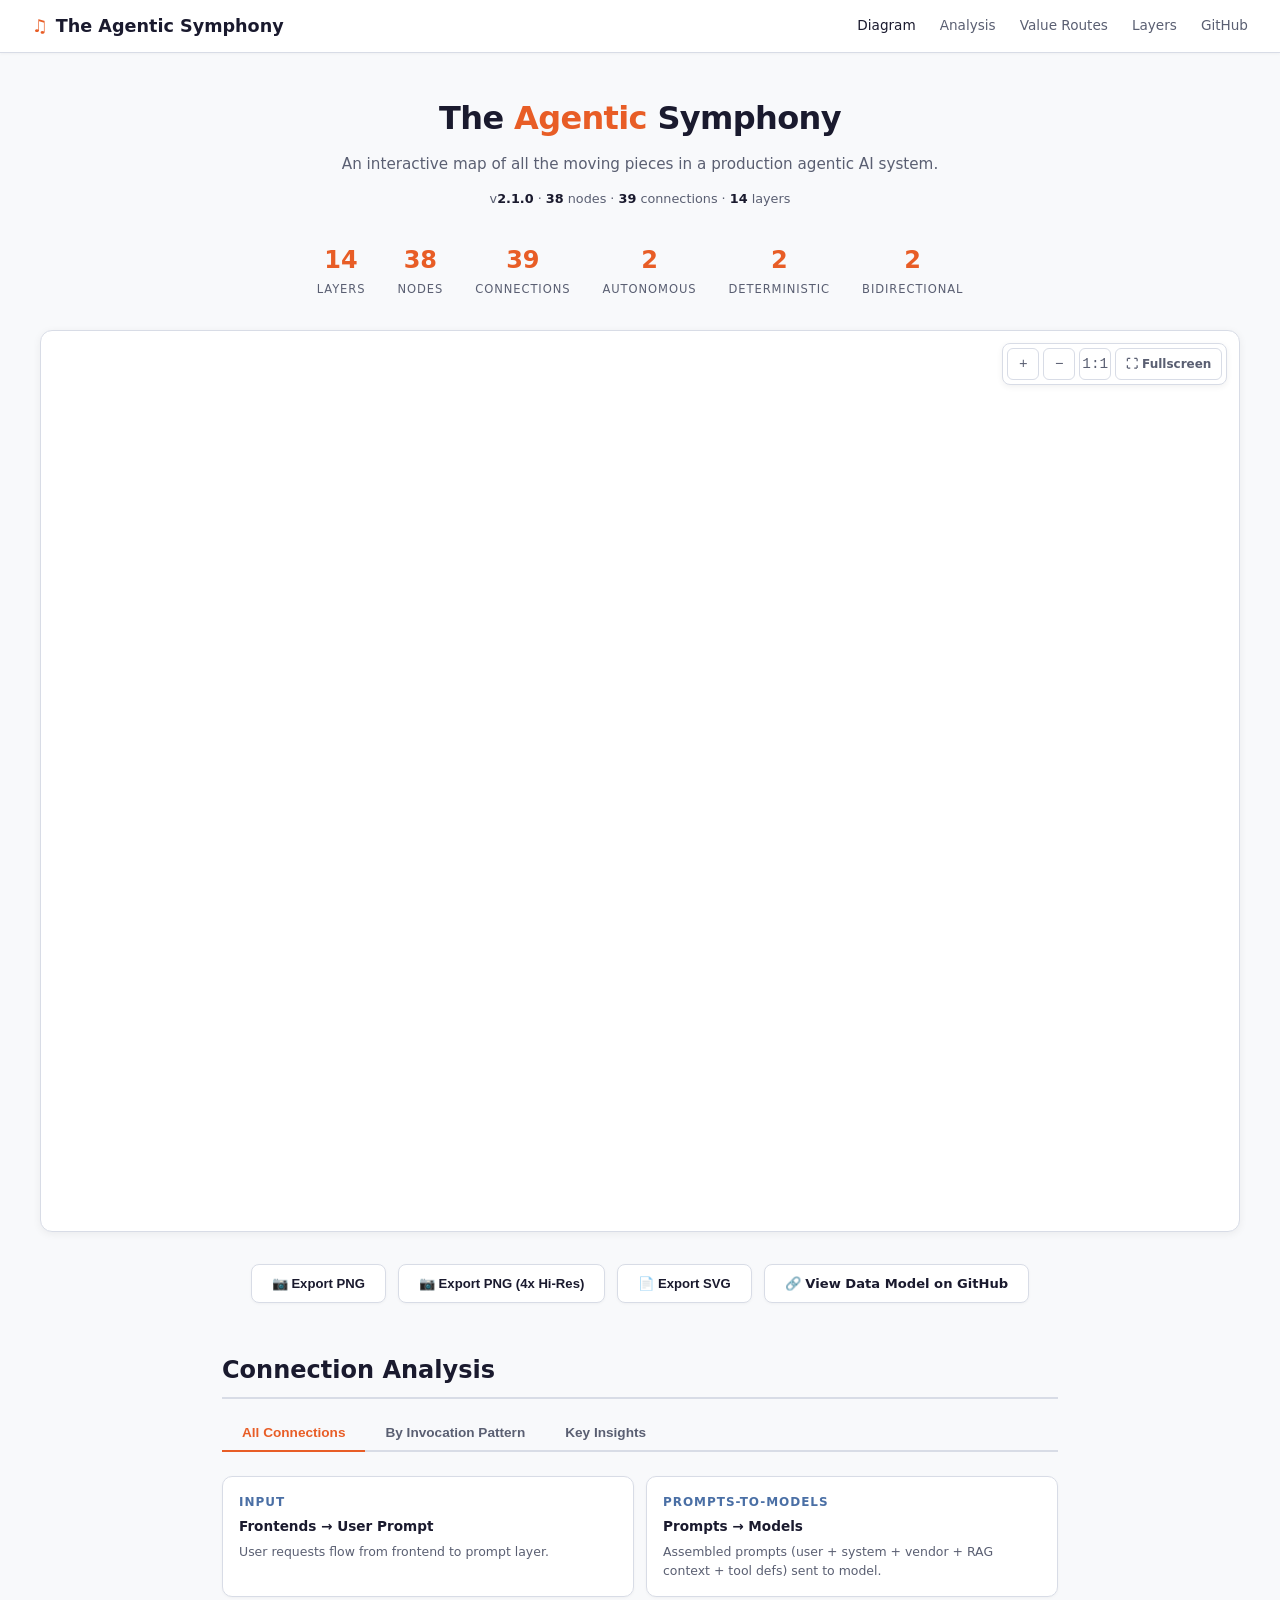
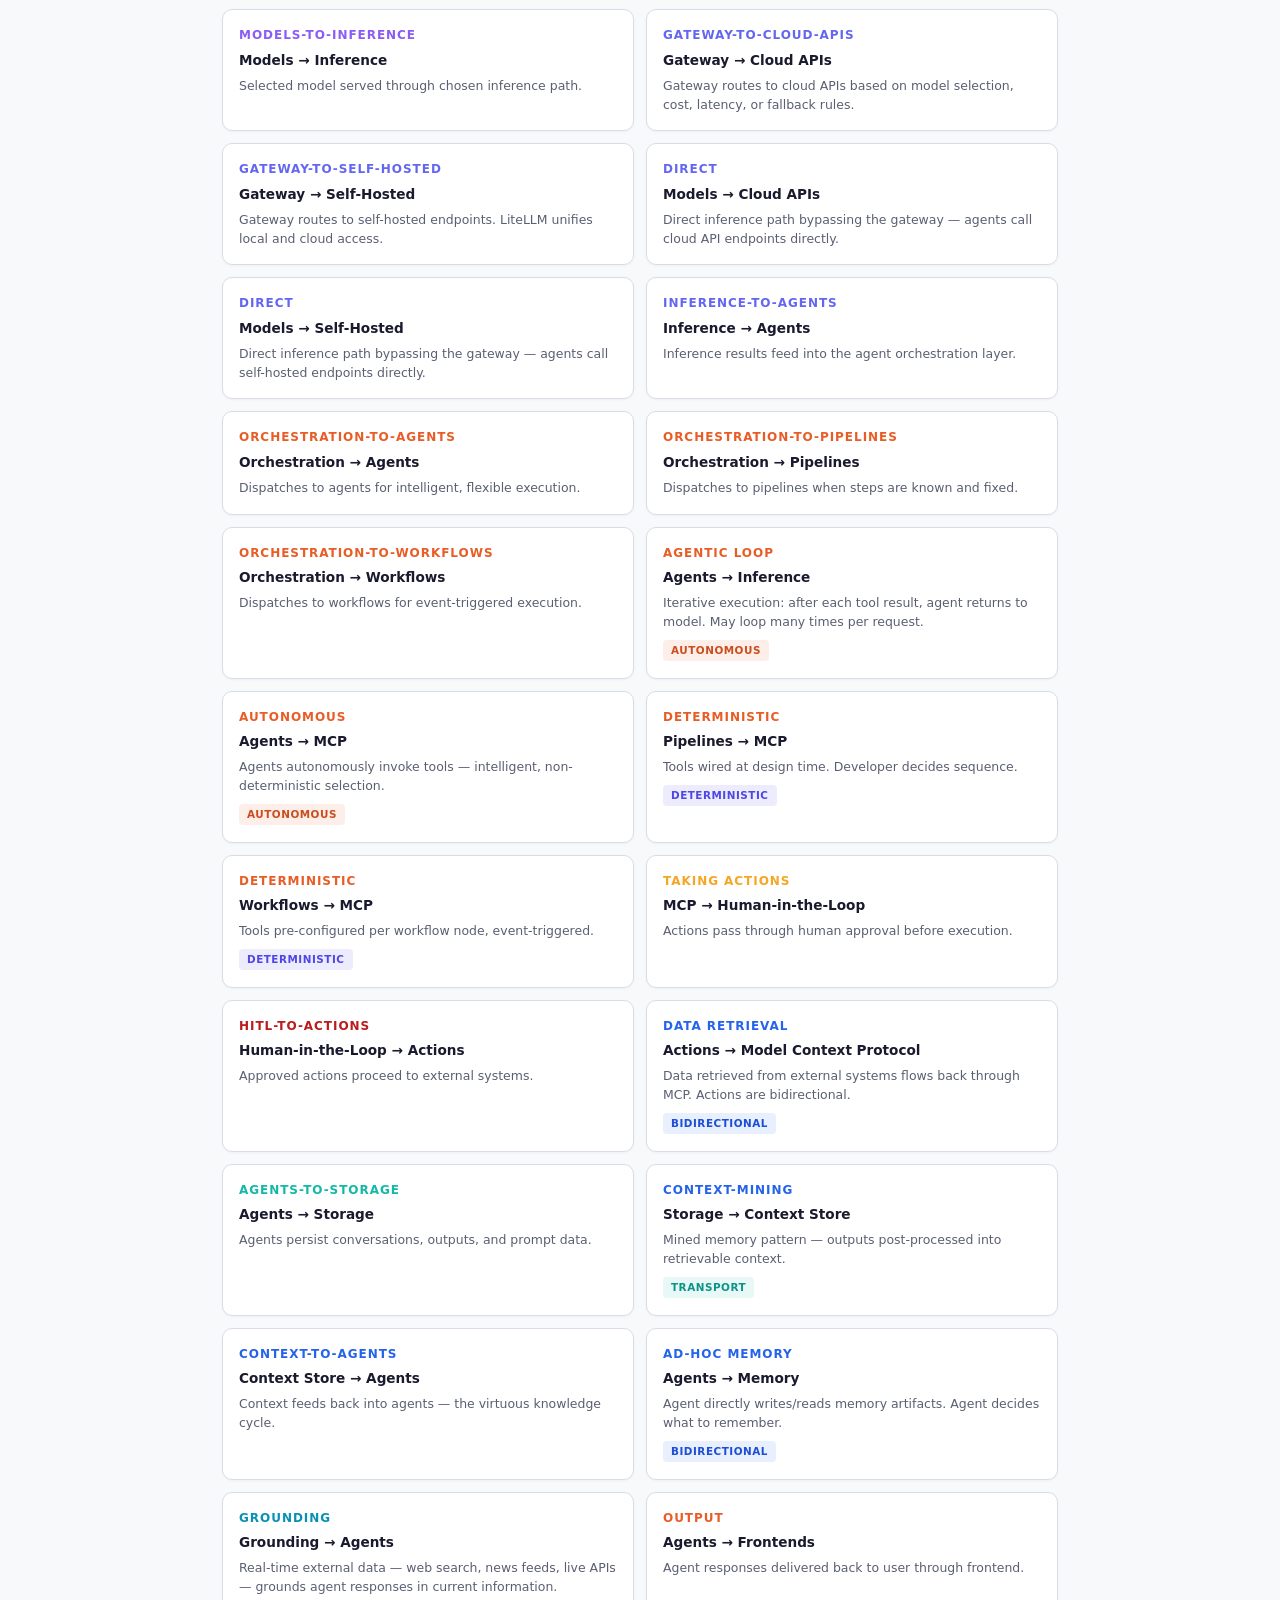
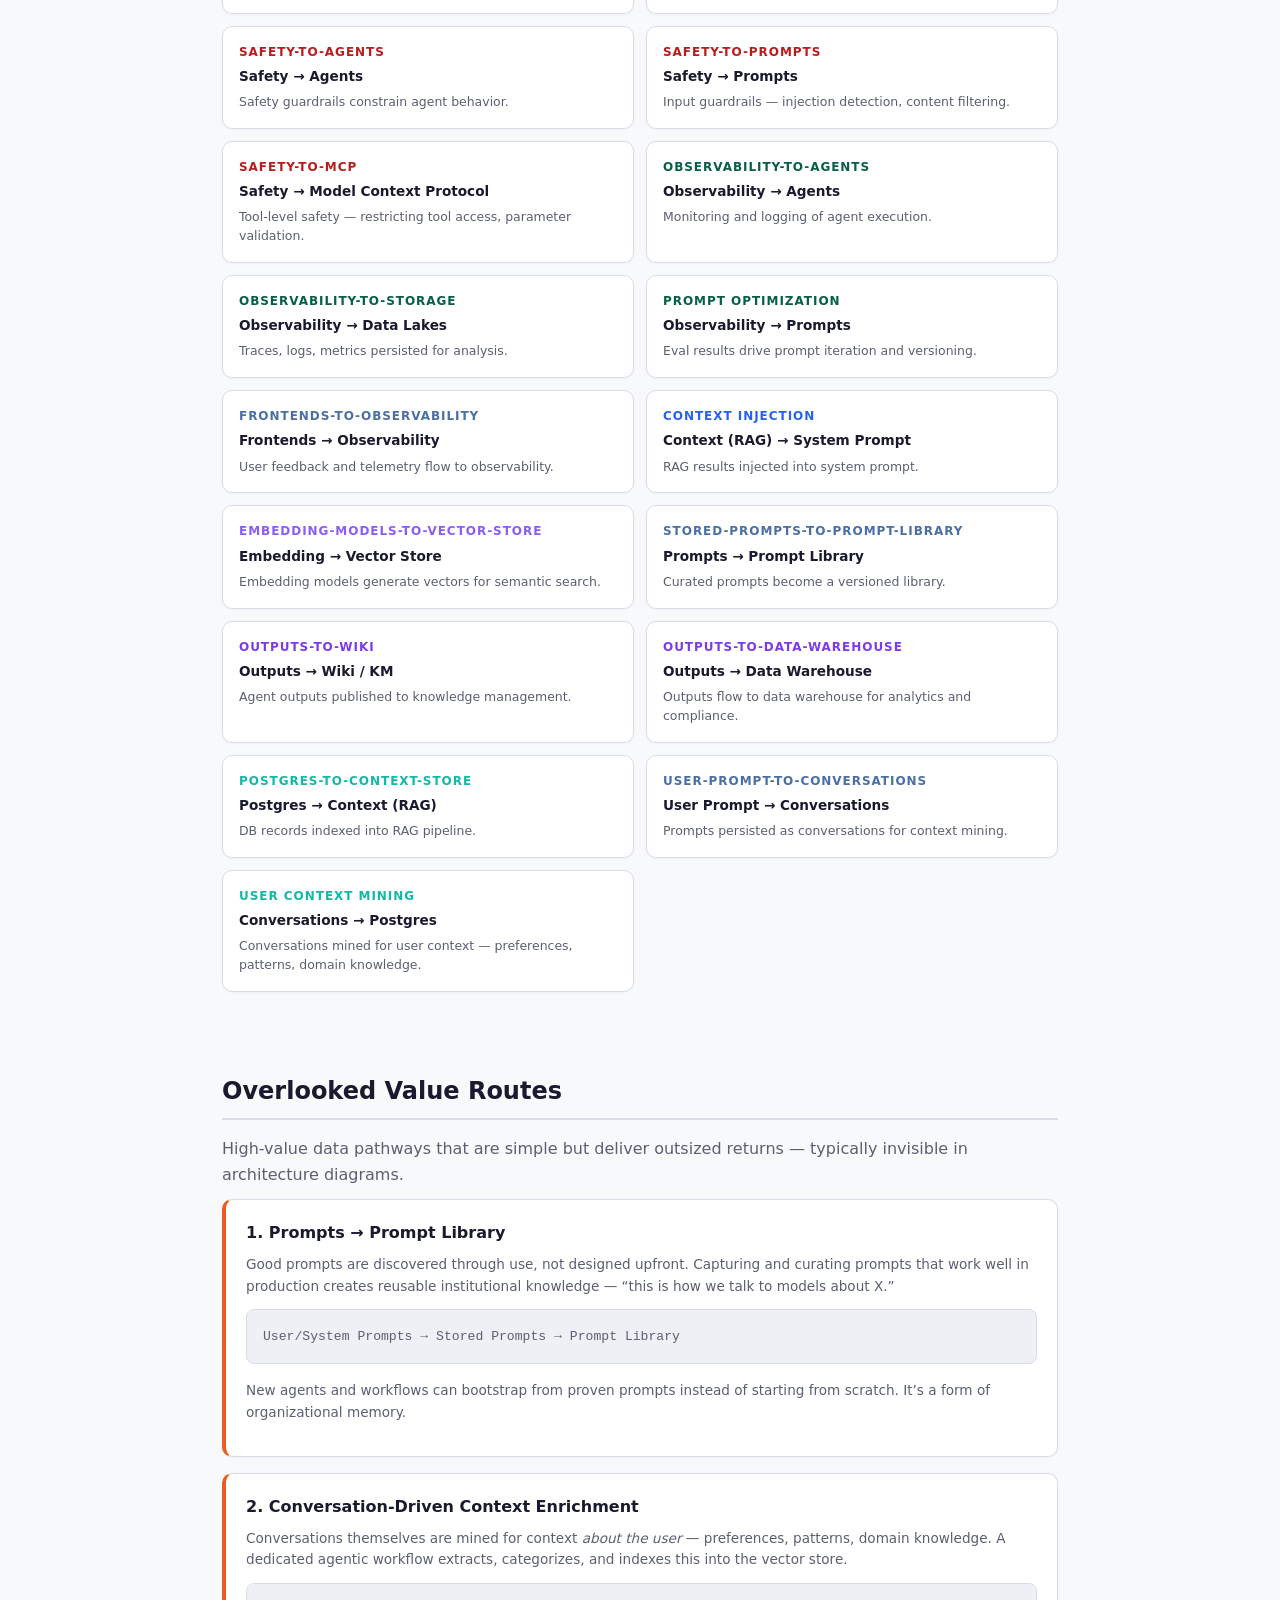
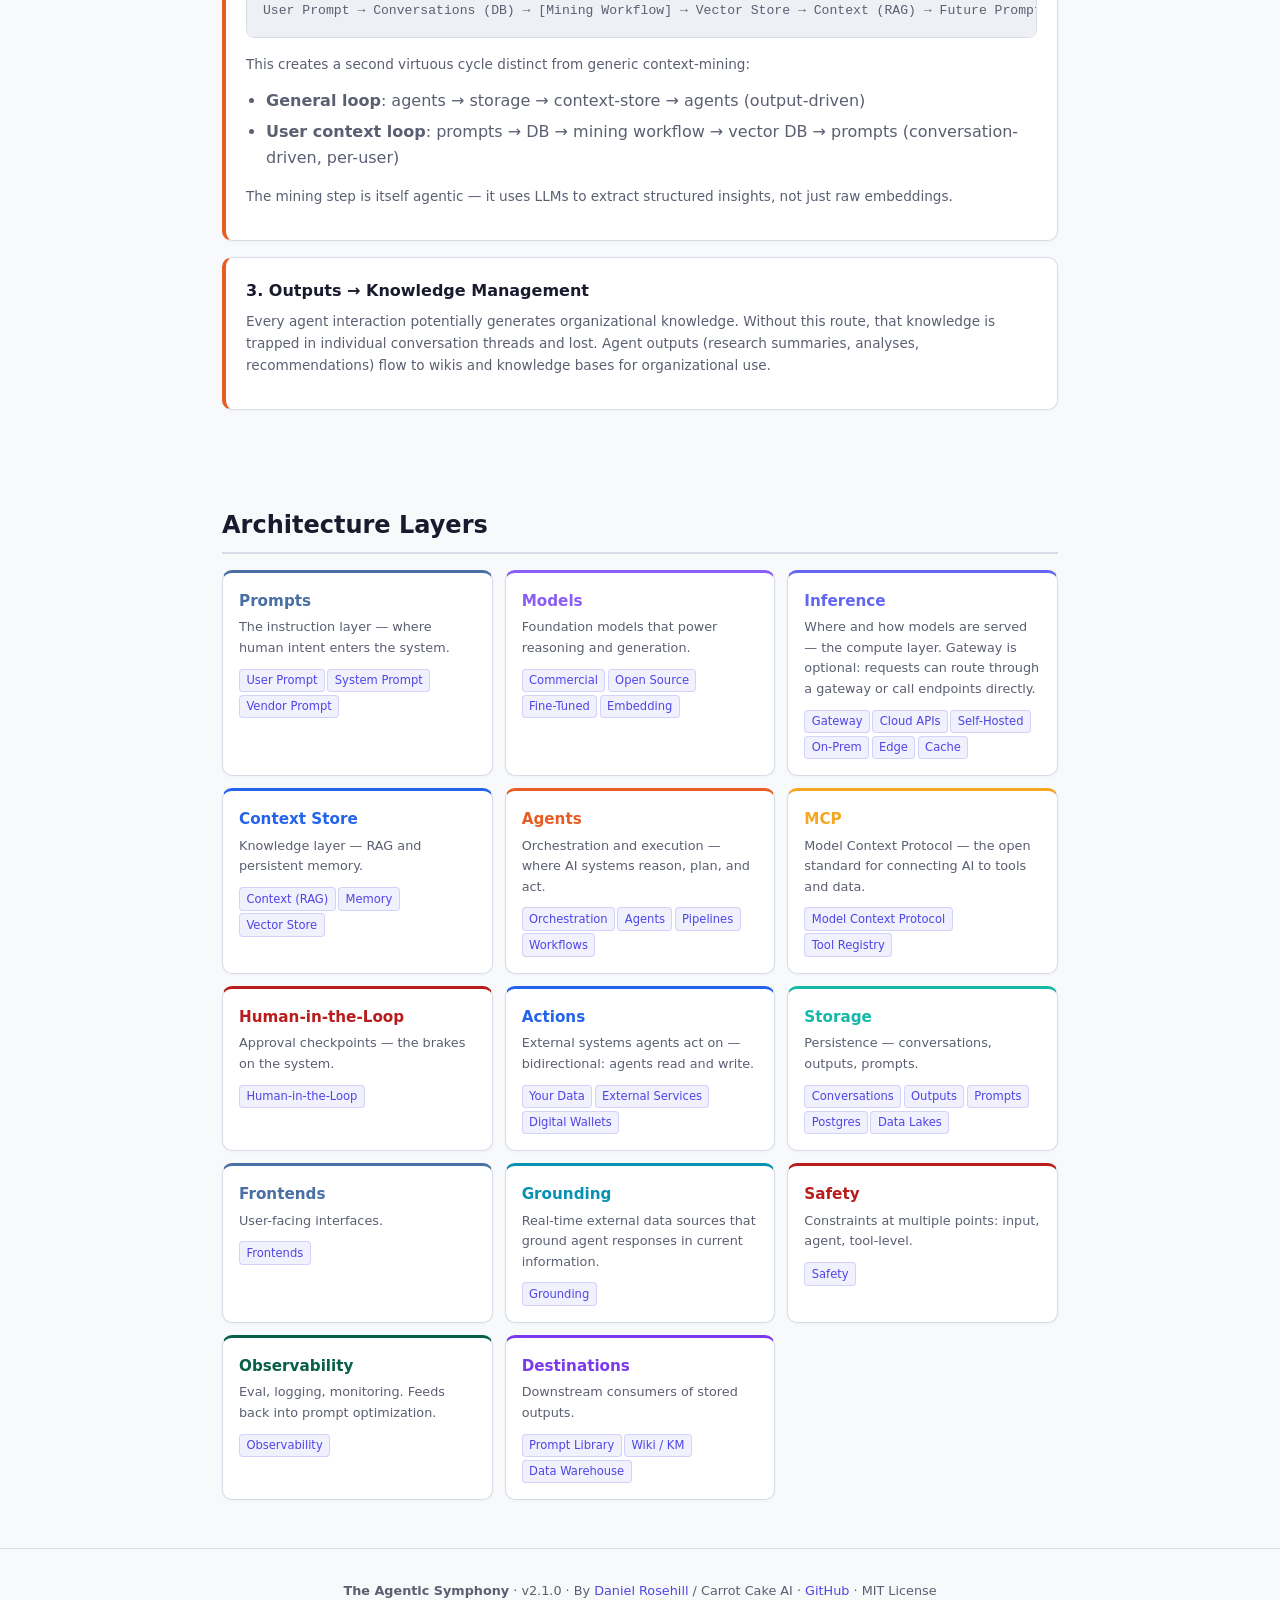
==== commit 8004b8be: "V2.1: Gateway optional, grounding bubble, storage off to side Human-guided layout refinements: - Sho" ====
--- a/site/index.html
+++ b/site/index.html
@@ -23,7 +23,7 @@
 <div class="hero">
   <h1>The <span>Agentic</span> Symphony</h1>
   <p>An interactive map of all the moving pieces in a production agentic AI system.</p>
-  <div class="meta">v<strong id="version">2.0.0</strong> &middot; <strong id="node-count">38</strong> nodes &middot; <strong id="conn-count">36</strong> connections &middot; <strong>13</strong> layers</div>
+  <div class="meta">v<strong id="version">2.1.0</strong> &middot; <strong id="node-count">38</strong> nodes &middot; <strong id="conn-count">39</strong> connections &middot; <strong>14</strong> layers</div>
 </div>
 
 <!-- Stats -->
@@ -143,7 +143,7 @@
 </div>
 
 <footer>
-  <strong>The Agentic Symphony</strong> &middot; v2.0.0 &middot;
+  <strong>The Agentic Symphony</strong> &middot; v2.1.0 &middot;
   By <a href="https://danielrosehill.com" target="_blank">Daniel Rosehill</a> / Carrot Cake AI &middot;
   <a href="https://github.com/danielrosehill/agentic-ai-architecture-map" target="_blank">GitHub</a> &middot;
   MIT License
@@ -153,7 +153,7 @@
 // ═══════════════════════════════════════
 // ARCHITECTURE DATA (V2)
 // ═══════════════════════════════════════
-const ARCH = {"meta":{"title":"Agentic AI Architecture Map","version":"2.0.0"},"layers":[{"id":"prompts","label":"Prompts","position":"center","order":1,"color":"#4a6fa5","description":"The instruction layer \u2014 where human intent enters the system.","nodes":[{"id":"user-prompt","label":"User Prompt","description":"The actual question or instruction from the end user."},{"id":"system-prompt","label":"System Prompt","description":"Developer-defined instructions that shape the model\u2019s behavior, persona, and constraints. Also the injection point for RAG context."},{"id":"vendor-prompt","label":"Vendor Prompt","description":"Hidden instructions baked in by the provider \u2014 RLHF alignment, safety guardrails. The model is never truly vanilla."}]},{"id":"models","label":"Models","position":"center","order":2,"color":"#8b5cf6","description":"Foundation models that power reasoning and generation.","nodes":[{"id":"commercial-models","label":"Commercial","description":"Proprietary frontier models \u2014 Claude, GPT, Gemini, Cohere."},{"id":"open-source-models","label":"Open Source","description":"Open-weight models \u2014 Llama, Mistral, Qwen, DeepSeek, Phi."},{"id":"fine-tuned-models","label":"Fine-Tuned","description":"Task-specific models fine-tuned on your data."},{"id":"embedding-models","label":"Embedding","description":"Embedding models for vector representations \u2014 power the vector store and RAG, not agent reasoning."}]},{"id":"inference","label":"Inference","position":"center","order":3,"color":"#6366f1","description":"Where and how models are served \u2014 the compute layer.","nodes":[{"id":"model-gateway","label":"Gateway","description":"Model gateway/router \u2014 handles model selection, load balancing, failover, rate limiting, cost tracking. OpenRouter (hosted) or LiteLLM (self-hosted)."},{"id":"cloud-apis","label":"Cloud APIs","description":"Hosted API endpoints \u2014 Anthropic, OpenAI, Google, AWS Bedrock."},{"id":"self-hosted","label":"Self-Hosted","description":"Your own servers \u2014 vLLM, TGI, Ollama."},{"id":"on-prem","label":"On-Prem","description":"Air-gapped data center deployments."},{"id":"edge","label":"Edge","description":"Lightweight models on devices \u2014 low latency, offline."},{"id":"prompt-cache","label":"Cache","description":"Prompt/response caching \u2014 semantic dedup, cost reduction, latency improvement."}]},{"id":"context-store","label":"Context Store","position":"center","order":4,"color":"#2563eb","style":"dashed","description":"Knowledge layer \u2014 RAG and persistent memory.","nodes":[{"id":"context-rag","label":"Context (RAG)","description":"Retrieval-Augmented Generation \u2014 grounding AI in your documents."},{"id":"memory","label":"Memory","description":"Multiple forms: mined, ad-hoc, implicit, structured."},{"id":"vector-store","label":"Vector Store","description":"Embedding-based semantic search indexes."}]},{"id":"agents","label":"Agents","position":"center","order":5,"color":"#e85d26","description":"Orchestration and execution \u2014 where AI systems reason, plan, and act.","nodes":[{"id":"orchestration","label":"Orchestration","description":"Routes to agents, pipelines, or workflows. Handles failures and state."},{"id":"agents-node","label":"Agents","description":"Autonomous systems that reason, plan, act. Tool selection is intelligent and non-deterministic. Execution is a loop."},{"id":"pipelines","label":"Pipelines","description":"Multi-step chains. Tools wired at design time \u2014 no intelligent selection."},{"id":"workflows","label":"Workflows","description":"Event-triggered sequences. Tools pre-configured at each node."}]},{"id":"mcp","label":"MCP","position":"center","order":6,"color":"#f5a623","description":"Model Context Protocol \u2014 the open standard for connecting AI to tools and data.","nodes":[{"id":"mcp-protocol","label":"Model Context Protocol","description":"The open standard for connecting AI models to external tools, services, and data sources."},{"id":"tool-registry","label":"Tool Registry","description":"Discovery mechanism for available tools \u2014 in MCP this is tools/list."}]},{"id":"hitl","label":"Human-in-the-Loop","position":"center","order":7,"color":"#b91c1c","description":"Approval checkpoints \u2014 the brakes on the system.","style":"checkpoint","nodes":[{"id":"hitl-checkpoint","label":"Human-in-the-Loop","description":"Humans review and authorize agent actions before execution."}]},{"id":"actions","label":"Actions","position":"center","order":8,"color":"#2563eb","style":"dashed","description":"External systems agents act on \u2014 bidirectional: agents read and write.","nodes":[{"id":"your-data","label":"Your Data","description":"Salesforce, HubSpot, Google Drive, Notion \u2014 via MCP."},{"id":"search-apis","label":"Search APIs","description":"Web search, news feeds, real-time data."},{"id":"external-services","label":"External Services","description":"Weather, time, public datasets."},{"id":"digital-wallets","label":"Digital Wallets","description":"Payment and financial actions \u2014 Stripe, crypto wallets, bank APIs."}]},{"id":"storage","label":"Storage","position":"center","order":9,"color":"#14b8a6","description":"Persistence \u2014 conversations, outputs, prompts.","nodes":[{"id":"conversations","label":"Conversations","description":"Persisted threads for auditing, replay, and context mining."},{"id":"outputs","label":"Outputs","description":"Generated text, structured data, files, artifacts."},{"id":"stored-prompts","label":"Prompts","description":"Prompt templates and versioned prompt libraries."},{"id":"postgres","label":"Postgres","description":"Production relational databases."},{"id":"data-lakes","label":"Data Lakes","description":"Large-scale unstructured storage \u2014 logs, documents, embeddings."}]},{"id":"frontends","label":"Frontends","position":"left","order":2,"color":"#4a6fa5","description":"User-facing interfaces.","nodes":[{"id":"frontends-card","label":"Frontends","description":"Chat windows, bots, web UIs, dashboards."}],"sub_items":["Chatbots","Slack","Telegram","Web UIs","Dashboards"]},{"id":"safety","label":"Safety","position":"right","order":2,"color":"#b91c1c","description":"Constraints at multiple points: input, agent, tool-level.","nodes":[{"id":"safety-card","label":"Safety","description":"Guardrails and oversight mechanisms."}],"sub_items":["Guardrails","Security Harnesses","Input Filtering"]},{"id":"observability","label":"Observability","position":"right","order":3,"color":"#065f46","description":"Eval, logging, monitoring. Feeds back into prompt optimization.","nodes":[{"id":"observability-card","label":"Observability","description":"Tracking decisions, quality, actions, health."}],"sub_items":["Eval","Logging","Monitoring"]},{"id":"destinations","label":"Destinations","position":"left","order":9,"color":"#7c3aed","description":"Downstream consumers of stored outputs.","nodes":[{"id":"prompt-library","label":"Prompt Library","description":"Versioned, curated prompt templates for reuse."},{"id":"wiki-km","label":"Wiki / KM","description":"Organizational knowledge management."},{"id":"data-warehouse","label":"Data Warehouse","description":"Analytics, compliance, long-term retention."}]}],"connections":[{"id":"input-flow","from":"frontends-card","to":"user-prompt","label":"INPUT","style":"dashed","color":"#4a6fa5","description":"User requests flow from frontend to prompt layer."},{"id":"prompts-to-models","from":"prompts","to":"models","color":"#4a6fa5","description":"Assembled prompts (user + system + vendor + RAG context + tool defs) sent to model."},{"id":"models-to-inference","from":"models","to":"inference","color":"#8b5cf6","description":"Selected model served through chosen inference path."},{"id":"gateway-to-cloud-apis","from":"model-gateway","to":"cloud-apis","color":"#6366f1","description":"Gateway routes to cloud APIs based on model selection, cost, latency, or fallback rules."},{"id":"gateway-to-self-hosted","from":"model-gateway","to":"self-hosted","color":"#6366f1","description":"Gateway routes to self-hosted endpoints. LiteLLM unifies local and cloud access."},{"id":"inference-to-agents","from":"inference","to":"agents","color":"#6366f1","description":"Inference results feed into the agent orchestration layer."},{"id":"orchestration-to-agents","from":"orchestration","to":"agents-node","style":"dashed","color":"#e85d26","description":"Dispatches to agents for intelligent, flexible execution."},{"id":"orchestration-to-pipelines","from":"orchestration","to":"pipelines","style":"dashed","color":"#e85d26","description":"Dispatches to pipelines when steps are known and fixed."},{"id":"orchestration-to-workflows","from":"orchestration","to":"workflows","style":"dashed","color":"#e85d26","description":"Dispatches to workflows for event-triggered execution."},{"id":"agentic-loop","from":"agents-node","to":"inference","style":"dashed","color":"#e85d26","label":"AGENTIC LOOP","description":"Iterative execution: after each tool result, agent returns to model. May loop many times per request.","invocation_pattern":"autonomous"},{"id":"agents-autonomous-to-mcp","from":"agents-node","to":"mcp","color":"#e85d26","label":"AUTONOMOUS","description":"Agents autonomously invoke tools \u2014 intelligent, non-deterministic selection.","invocation_pattern":"autonomous"},{"id":"pipelines-deterministic-to-mcp","from":"pipelines","to":"mcp","color":"#e85d26","style":"solid","label":"DETERMINISTIC","description":"Tools wired at design time. Developer decides sequence.","invocation_pattern":"deterministic"},{"id":"workflows-deterministic-to-mcp","from":"workflows","to":"mcp","color":"#e85d26","style":"solid","label":"DETERMINISTIC","description":"Tools pre-configured per workflow node, event-triggered.","invocation_pattern":"deterministic"},{"id":"mcp-to-hitl","from":"mcp","to":"hitl","color":"#f5a623","label":"TAKING ACTIONS","style":"solid","no_arrow":true,"description":"Actions pass through human approval before execution."},{"id":"hitl-to-actions","from":"hitl","to":"actions","color":"#b91c1c","description":"Approved actions proceed to external systems."},{"id":"actions-data-retrieval","from":"actions","to":"mcp-protocol","style":"dashed","color":"#2563eb","label":"DATA RETRIEVAL","description":"Data retrieved from external systems flows back through MCP. Actions are bidirectional.","invocation_pattern":"bidirectional"},{"id":"agents-to-storage","from":"agents","to":"storage","style":"dashed","color":"#14b8a6","description":"Agents persist conversations, outputs, and prompt data."},{"id":"storage-to-context","from":"storage","to":"context-store","style":"dashed","color":"#2563eb","label":"CONTEXT-MINING","description":"Mined memory pattern \u2014 outputs post-processed into retrievable context.","invocation_pattern":"transport"},{"id":"context-to-agents","from":"context-store","to":"agents","style":"dashed","color":"#2563eb","description":"Context feeds back into agents \u2014 the virtuous knowledge cycle."},{"id":"agents-adhoc-memory","from":"agents-node","to":"memory","style":"dashed","color":"#2563eb","label":"AD-HOC MEMORY","description":"Agent directly writes/reads memory artifacts. Agent decides what to remember.","invocation_pattern":"bidirectional"},{"id":"output-flow","from":"agents-node","to":"frontends-card","label":"OUTPUT","style":"dashed","color":"#e85d26","description":"Agent responses delivered back to user through frontend."},{"id":"safety-to-agents","from":"safety-card","to":"agents","color":"#b91c1c","description":"Safety guardrails constrain agent behavior."},{"id":"safety-to-prompts","from":"safety-card","to":"prompts","color":"#b91c1c","style":"dashed","description":"Input guardrails \u2014 injection detection, content filtering."},{"id":"safety-to-mcp","from":"safety-card","to":"mcp-protocol","color":"#b91c1c","style":"dashed","description":"Tool-level safety \u2014 restricting tool access, parameter validation."},{"id":"observability-to-agents","from":"observability-card","to":"agents","color":"#065f46","description":"Monitoring and logging of agent execution."},{"id":"observability-to-storage","from":"observability-card","to":"data-lakes","style":"dashed","color":"#065f46","description":"Traces, logs, metrics persisted for analysis."},{"id":"observability-to-prompts","from":"observability-card","to":"stored-prompts","style":"dashed","color":"#065f46","label":"PROMPT OPTIMIZATION","description":"Eval results drive prompt iteration and versioning."},{"id":"frontends-to-observability","from":"frontends-card","to":"observability-card","style":"dashed","color":"#4a6fa5","description":"User feedback and telemetry flow to observability."},{"id":"context-rag-to-system-prompt","from":"context-rag","to":"system-prompt","style":"dashed","color":"#2563eb","label":"CONTEXT INJECTION","description":"RAG results injected into system prompt."},{"id":"embedding-models-to-vector-store","from":"embedding-models","to":"vector-store","style":"dashed","color":"#8b5cf6","description":"Embedding models generate vectors for semantic search."},{"id":"stored-prompts-to-prompt-library","from":"stored-prompts","to":"prompt-library","style":"dashed","color":"#4a6fa5","description":"Curated prompts become a versioned library."},{"id":"outputs-to-wiki","from":"outputs","to":"wiki-km","style":"dashed","color":"#7c3aed","description":"Agent outputs published to knowledge management."},{"id":"outputs-to-data-warehouse","from":"outputs","to":"data-warehouse","style":"dashed","color":"#7c3aed","description":"Outputs flow to data warehouse for analytics and compliance."},{"id":"postgres-to-context-store","from":"postgres","to":"context-rag","style":"dashed","color":"#14b8a6","description":"DB records indexed into RAG pipeline."},{"id":"user-prompt-to-conversations","from":"user-prompt","to":"conversations","style":"dashed","color":"#4a6fa5","description":"Prompts persisted as conversations for context mining."},{"id":"conversations-to-postgres","from":"conversations","to":"postgres","style":"dashed","color":"#14b8a6","label":"USER CONTEXT MINING","description":"Conversations mined for user context \u2014 preferences, patterns, domain knowledge."}]};
+const ARCH = {"meta":{"title":"Agentic AI Architecture Map","version":"2.1.0"},"layers":[{"id":"prompts","label":"Prompts","position":"center","order":1,"color":"#4a6fa5","description":"The instruction layer \u2014 where human intent enters the system.","nodes":[{"id":"user-prompt","label":"User Prompt","description":"The actual question or instruction from the end user."},{"id":"system-prompt","label":"System Prompt","description":"Developer-defined instructions that shape the model\u2019s behavior, persona, and constraints. Also the injection point for RAG context."},{"id":"vendor-prompt","label":"Vendor Prompt","description":"Hidden instructions baked in by the provider \u2014 RLHF alignment, safety guardrails. The model is never truly vanilla."}]},{"id":"models","label":"Models","position":"center","order":2,"color":"#8b5cf6","description":"Foundation models that power reasoning and generation.","nodes":[{"id":"commercial-models","label":"Commercial","description":"Proprietary frontier models \u2014 Claude, GPT, Gemini, Cohere."},{"id":"open-source-models","label":"Open Source","description":"Open-weight models \u2014 Llama, Mistral, Qwen, DeepSeek, Phi."},{"id":"fine-tuned-models","label":"Fine-Tuned","description":"Task-specific models fine-tuned on your data."},{"id":"embedding-models","label":"Embedding","description":"Embedding models for vector representations \u2014 power the vector store and RAG, not agent reasoning."}]},{"id":"inference","label":"Inference","position":"center","order":3,"color":"#6366f1","description":"Where and how models are served \u2014 the compute layer. Gateway is optional: requests can route through a gateway or call endpoints directly.","nodes":[{"id":"model-gateway","label":"Gateway","description":"Model gateway/router \u2014 handles model selection, load balancing, failover, rate limiting, cost tracking. OpenRouter (hosted) or LiteLLM (self-hosted). Optional \u2014 agents can call endpoints directly."},{"id":"cloud-apis","label":"Cloud APIs","description":"Hosted API endpoints \u2014 Anthropic, OpenAI, Google, AWS Bedrock. Reachable via gateway or directly."},{"id":"self-hosted","label":"Self-Hosted","description":"Your own servers \u2014 vLLM, TGI, Ollama. Reachable via gateway or directly."},{"id":"on-prem","label":"On-Prem","description":"Air-gapped data center deployments."},{"id":"edge","label":"Edge","description":"Lightweight models on devices \u2014 low latency, offline."},{"id":"prompt-cache","label":"Cache","description":"Prompt/response caching \u2014 semantic dedup, cost reduction, latency improvement."}]},{"id":"context-store","label":"Context Store","position":"center","order":4,"color":"#2563eb","style":"dashed","description":"Knowledge layer \u2014 RAG and persistent memory.","nodes":[{"id":"context-rag","label":"Context (RAG)","description":"Retrieval-Augmented Generation \u2014 grounding AI in your documents."},{"id":"memory","label":"Memory","description":"Multiple forms: mined, ad-hoc, implicit, structured."},{"id":"vector-store","label":"Vector Store","description":"Embedding-based semantic search indexes."}]},{"id":"agents","label":"Agents","position":"center","order":5,"color":"#e85d26","description":"Orchestration and execution \u2014 where AI systems reason, plan, and act.","nodes":[{"id":"orchestration","label":"Orchestration","description":"Routes to agents, pipelines, or workflows. Handles failures and state."},{"id":"agents-node","label":"Agents","description":"Autonomous systems that reason, plan, act. Tool selection is intelligent and non-deterministic. Execution is a loop."},{"id":"pipelines","label":"Pipelines","description":"Multi-step chains. Tools wired at design time \u2014 no intelligent selection."},{"id":"workflows","label":"Workflows","description":"Event-triggered sequences. Tools pre-configured at each node."}]},{"id":"mcp","label":"MCP","position":"center","order":6,"color":"#f5a623","description":"Model Context Protocol \u2014 the open standard for connecting AI to tools and data.","nodes":[{"id":"mcp-protocol","label":"Model Context Protocol","description":"The open standard for connecting AI models to external tools, services, and data sources."},{"id":"tool-registry","label":"Tool Registry","description":"Discovery mechanism for available tools \u2014 in MCP this is tools/list."}]},{"id":"hitl","label":"Human-in-the-Loop","position":"center","order":7,"color":"#b91c1c","description":"Approval checkpoints \u2014 the brakes on the system.","style":"checkpoint","nodes":[{"id":"hitl-checkpoint","label":"Human-in-the-Loop","description":"Humans review and authorize agent actions before execution."}]},{"id":"actions","label":"Actions","position":"center","order":8,"color":"#2563eb","style":"dashed","description":"External systems agents act on \u2014 bidirectional: agents read and write.","nodes":[{"id":"your-data","label":"Your Data","description":"Salesforce, HubSpot, Google Drive, Notion \u2014 via MCP."},{"id":"external-services","label":"External Services","description":"Weather, time, public datasets."},{"id":"digital-wallets","label":"Digital Wallets","description":"Payment and financial actions \u2014 Stripe, crypto wallets, bank APIs."}]},{"id":"storage","label":"Storage","position":"left","order":9,"color":"#14b8a6","description":"Persistence \u2014 conversations, outputs, prompts.","nodes":[{"id":"conversations","label":"Conversations","description":"Persisted threads for auditing, replay, and context mining."},{"id":"outputs","label":"Outputs","description":"Generated text, structured data, files, artifacts."},{"id":"stored-prompts","label":"Prompts","description":"Prompt templates and versioned prompt libraries."},{"id":"postgres","label":"Postgres","description":"Production relational databases."},{"id":"data-lakes","label":"Data Lakes","description":"Large-scale unstructured storage \u2014 logs, documents, embeddings."}]},{"id":"frontends","label":"Frontends","position":"left","order":2,"color":"#4a6fa5","description":"User-facing interfaces.","nodes":[{"id":"frontends-card","label":"Frontends","description":"Chat windows, bots, web UIs, dashboards."}],"sub_items":["Chatbots","Slack","Telegram","Web UIs","Dashboards"]},{"id":"grounding","label":"Grounding","position":"left","order":5,"color":"#0891b2","description":"Real-time external data sources that ground agent responses in current information.","nodes":[{"id":"grounding-card","label":"Grounding","description":"External data sources that ground agent responses in current, real-world information."}],"sub_items":["Web Search","News Feeds","Real-Time Data"]},{"id":"safety","label":"Safety","position":"right","order":2,"color":"#b91c1c","description":"Constraints at multiple points: input, agent, tool-level.","nodes":[{"id":"safety-card","label":"Safety","description":"Guardrails and oversight mechanisms."}],"sub_items":["Guardrails","Security Harnesses","Input Filtering"]},{"id":"observability","label":"Observability","position":"right","order":3,"color":"#065f46","description":"Eval, logging, monitoring. Feeds back into prompt optimization.","nodes":[{"id":"observability-card","label":"Observability","description":"Tracking decisions, quality, actions, health."}],"sub_items":["Eval","Logging","Monitoring"]},{"id":"destinations","label":"Destinations","position":"left","order":9,"color":"#7c3aed","description":"Downstream consumers of stored outputs.","nodes":[{"id":"prompt-library","label":"Prompt Library","description":"Versioned, curated prompt templates for reuse."},{"id":"wiki-km","label":"Wiki / KM","description":"Organizational knowledge management."},{"id":"data-warehouse","label":"Data Warehouse","description":"Analytics, compliance, long-term retention."}]}],"connections":[{"id":"input-flow","from":"frontends-card","to":"user-prompt","label":"INPUT","style":"dashed","color":"#4a6fa5","description":"User requests flow from frontend to prompt layer."},{"id":"prompts-to-models","from":"prompts","to":"models","color":"#4a6fa5","description":"Assembled prompts (user + system + vendor + RAG context + tool defs) sent to model."},{"id":"models-to-inference","from":"models","to":"inference","color":"#8b5cf6","description":"Selected model served through chosen inference path."},{"id":"gateway-to-cloud-apis","from":"model-gateway","to":"cloud-apis","color":"#6366f1","description":"Gateway routes to cloud APIs based on model selection, cost, latency, or fallback rules."},{"id":"gateway-to-self-hosted","from":"model-gateway","to":"self-hosted","color":"#6366f1","description":"Gateway routes to self-hosted endpoints. LiteLLM unifies local and cloud access."},{"id":"direct-to-cloud-apis","from":"models","to":"cloud-apis","color":"#6366f1","style":"dashed","label":"DIRECT","description":"Direct inference path bypassing the gateway \u2014 agents call cloud API endpoints directly."},{"id":"direct-to-self-hosted","from":"models","to":"self-hosted","color":"#6366f1","style":"dashed","label":"DIRECT","description":"Direct inference path bypassing the gateway \u2014 agents call self-hosted endpoints directly."},{"id":"inference-to-agents","from":"inference","to":"agents","color":"#6366f1","description":"Inference results feed into the agent orchestration layer."},{"id":"orchestration-to-agents","from":"orchestration","to":"agents-node","style":"dashed","color":"#e85d26","description":"Dispatches to agents for intelligent, flexible execution."},{"id":"orchestration-to-pipelines","from":"orchestration","to":"pipelines","style":"dashed","color":"#e85d26","description":"Dispatches to pipelines when steps are known and fixed."},{"id":"orchestration-to-workflows","from":"orchestration","to":"workflows","style":"dashed","color":"#e85d26","description":"Dispatches to workflows for event-triggered execution."},{"id":"agentic-loop","from":"agents-node","to":"inference","style":"dashed","color":"#e85d26","label":"AGENTIC LOOP","description":"Iterative execution: after each tool result, agent returns to model. May loop many times per request.","invocation_pattern":"autonomous"},{"id":"agents-autonomous-to-mcp","from":"agents-node","to":"mcp","color":"#e85d26","label":"AUTONOMOUS","description":"Agents autonomously invoke tools \u2014 intelligent, non-deterministic selection.","invocation_pattern":"autonomous"},{"id":"pipelines-deterministic-to-mcp","from":"pipelines","to":"mcp","color":"#e85d26","style":"solid","label":"DETERMINISTIC","description":"Tools wired at design time. Developer decides sequence.","invocation_pattern":"deterministic"},{"id":"workflows-deterministic-to-mcp","from":"workflows","to":"mcp","color":"#e85d26","style":"solid","label":"DETERMINISTIC","description":"Tools pre-configured per workflow node, event-triggered.","invocation_pattern":"deterministic"},{"id":"mcp-to-hitl","from":"mcp","to":"hitl","color":"#f5a623","label":"TAKING ACTIONS","style":"solid","no_arrow":true,"description":"Actions pass through human approval before execution."},{"id":"hitl-to-actions","from":"hitl","to":"actions","color":"#b91c1c","description":"Approved actions proceed to external systems."},{"id":"actions-data-retrieval","from":"actions","to":"mcp-protocol","style":"dashed","color":"#2563eb","label":"DATA RETRIEVAL","description":"Data retrieved from external systems flows back through MCP. Actions are bidirectional.","invocation_pattern":"bidirectional"},{"id":"agents-to-storage","from":"agents","to":"storage","style":"dashed","color":"#14b8a6","description":"Agents persist conversations, outputs, and prompt data."},{"id":"storage-to-context","from":"storage","to":"context-store","style":"dashed","color":"#2563eb","label":"CONTEXT-MINING","description":"Mined memory pattern \u2014 outputs post-processed into retrievable context.","invocation_pattern":"transport"},{"id":"context-to-agents","from":"context-store","to":"agents","style":"dashed","color":"#2563eb","description":"Context feeds back into agents \u2014 the virtuous knowledge cycle."},{"id":"agents-adhoc-memory","from":"agents-node","to":"memory","style":"dashed","color":"#2563eb","label":"AD-HOC MEMORY","description":"Agent directly writes/reads memory artifacts. Agent decides what to remember.","invocation_pattern":"bidirectional"},{"id":"grounding-to-agents","from":"grounding-card","to":"agents","color":"#0891b2","style":"dashed","label":"GROUNDING","description":"Real-time external data \u2014 web search, news feeds, live APIs \u2014 grounds agent responses in current information."},{"id":"output-flow","from":"agents-node","to":"frontends-card","label":"OUTPUT","style":"dashed","color":"#e85d26","description":"Agent responses delivered back to user through frontend."},{"id":"safety-to-agents","from":"safety-card","to":"agents","color":"#b91c1c","description":"Safety guardrails constrain agent behavior."},{"id":"safety-to-prompts","from":"safety-card","to":"prompts","color":"#b91c1c","style":"dashed","description":"Input guardrails \u2014 injection detection, content filtering."},{"id":"safety-to-mcp","from":"safety-card","to":"mcp-protocol","color":"#b91c1c","style":"dashed","description":"Tool-level safety \u2014 restricting tool access, parameter validation."},{"id":"observability-to-agents","from":"observability-card","to":"agents","color":"#065f46","description":"Monitoring and logging of agent execution."},{"id":"observability-to-storage","from":"observability-card","to":"data-lakes","style":"dashed","color":"#065f46","description":"Traces, logs, metrics persisted for analysis."},{"id":"observability-to-prompts","from":"observability-card","to":"stored-prompts","style":"dashed","color":"#065f46","label":"PROMPT OPTIMIZATION","description":"Eval results drive prompt iteration and versioning."},{"id":"frontends-to-observability","from":"frontends-card","to":"observability-card","style":"dashed","color":"#4a6fa5","description":"User feedback and telemetry flow to observability."},{"id":"context-rag-to-system-prompt","from":"context-rag","to":"system-prompt","style":"dashed","color":"#2563eb","label":"CONTEXT INJECTION","description":"RAG results injected into system prompt."},{"id":"embedding-models-to-vector-store","from":"embedding-models","to":"vector-store","style":"dashed","color":"#8b5cf6","description":"Embedding models generate vectors for semantic search."},{"id":"stored-prompts-to-prompt-library","from":"stored-prompts","to":"prompt-library","style":"dashed","color":"#4a6fa5","description":"Curated prompts become a versioned library."},{"id":"outputs-to-wiki","from":"outputs","to":"wiki-km","style":"dashed","color":"#7c3aed","description":"Agent outputs published to knowledge management."},{"id":"outputs-to-data-warehouse","from":"outputs","to":"data-warehouse","style":"dashed","color":"#7c3aed","description":"Outputs flow to data warehouse for analytics and compliance."},{"id":"postgres-to-context-store","from":"postgres","to":"context-rag","style":"dashed","color":"#14b8a6","description":"DB records indexed into RAG pipeline."},{"id":"user-prompt-to-conversations","from":"user-prompt","to":"conversations","style":"dashed","color":"#4a6fa5","description":"Prompts persisted as conversations for context mining."},{"id":"conversations-to-postgres","from":"conversations","to":"postgres","style":"dashed","color":"#14b8a6","label":"USER CONTEXT MINING","description":"Conversations mined for user context \u2014 preferences, patterns, domain knowledge."}]};
 
 // ═══════════════════════════════════════
 // HELPERS
@@ -263,7 +263,7 @@
 // ═══════════════════════════════════════
 (function initDiagram() {
   const container = document.getElementById('diagram-container');
-  const W = 1000, H = 1020;
+  const W = 1000, H = 840;
   const centerW = 420;
   const centerX = (W - centerW) / 2;
   const centerCX = W / 2;
@@ -391,16 +391,16 @@
   const arrowsG = g.append('g');
   const nodesG = g.append('g');
 
-  // Y positions — restructured: Prompts → Models → Inference → Context Store → Agents → MCP → HITL → Actions → Storage
+  // Y positions — restructured: Prompts -> Models -> Inference -> Context Store -> Agents -> MCP -> HITL -> Actions
+  // Storage and Grounding are now side elements (not in center column)
   const pY=20, pH=55;
   const mY=95, mH=60;
-  const iY=175, iH=75;
-  const csY=275, csH=65;
-  const aY=370, aH=85;
-  const mcpY=487, mcpH=55;
-  const hitlY=574, hitlH=28;
-  const actY=632, actH=95;
-  const stY=760, stH=80;
+  const iY=175, iH=85;
+  const csY=285, csH=65;
+  const aY=380, aH=85;
+  const mcpY=497, mcpH=55;
+  const hitlY=584, hitlH=28;
+  const actY=642, actH=75;
 
   // ── PROMPTS ──
   layerBox(nodesG, centerX, pY, centerW, pH, '#4a6fa5', 'Prompts');
@@ -417,18 +417,25 @@
   chip(nodesG, centerCX+160, mY+20, 'Embedding', '#a78bfa', 'Vector representations for RAG \u2014 distinct from generative LLMs.');
   drawConn(arrowsG, centerCX, mY+mH, centerCX, iY, '#8b5cf6');
 
-  // ── INFERENCE ──
-  layerBox(nodesG, centerX, iY, centerW, iH, '#6366f1', 'Inference');
-  chip(nodesG, centerCX, iY+18, 'Gateway', '#6366f1', 'Model router \u2014 OpenRouter (hosted) or LiteLLM (self-hosted). Routes to cloud or local endpoints.');
-  chip(nodesG, centerCX-110, iY+48, 'Cloud APIs', '#6366f1', 'Anthropic, OpenAI, Google, Bedrock.');
-  chip(nodesG, centerCX-15, iY+48, 'Self-Hosted', '#6366f1', 'vLLM, TGI, Ollama.');
-  chip(nodesG, centerCX+75, iY+48, 'On-Prem', '#818cf8', 'Air-gapped deployments.');
-  chip(nodesG, centerCX+140, iY+48, 'Edge', '#818cf8', 'On-device, offline.');
-  // Gateway routing arrows
-  arrowsG.append('path').attr('d',`M${centerCX},${iY+34} L${centerCX-110},${iY+48}`).attr('stroke','#6366f1').attr('stroke-width',1.5).attr('opacity',0.4).attr('stroke-dasharray','3 2');
-  arrowsG.append('path').attr('d',`M${centerCX},${iY+34} L${centerCX-15},${iY+48}`).attr('stroke','#6366f1').attr('stroke-width',1.5).attr('opacity',0.4).attr('stroke-dasharray','3 2');
+  // ── INFERENCE (gateway optional) ──
+  layerBox(nodesG, centerX, iY, centerW, iH, '#6366f1', 'Inference', false, 'Gateway Optional');
+  chip(nodesG, centerCX, iY+18, 'Gateway', '#6366f1', 'Optional model router \u2014 OpenRouter or LiteLLM. Routes to cloud or local endpoints.');
+  chip(nodesG, centerCX-110, iY+55, 'Cloud APIs', '#6366f1', 'Anthropic, OpenAI, Google, Bedrock.');
+  chip(nodesG, centerCX-15, iY+55, 'Self-Hosted', '#6366f1', 'vLLM, TGI, Ollama.');
+  chip(nodesG, centerCX+75, iY+55, 'On-Prem', '#818cf8', 'Air-gapped deployments.');
+  chip(nodesG, centerCX+140, iY+55, 'Edge', '#818cf8', 'On-device, offline.');
   // Cache
-  chip(nodesG, centerCX-170, iY+48, 'Cache', '#818cf8', 'Prompt/response caching \u2014 cost and latency reduction.');
+  chip(nodesG, centerCX-170, iY+55, 'Cache', '#818cf8', 'Prompt/response caching \u2014 cost and latency reduction.');
+
+  // VIA GATEWAY routing arrows (from Gateway chip down to Cloud APIs and Self-Hosted)
+  arrowsG.append('path').attr('d',`M${centerCX-15},${iY+34} L${centerCX-110},${iY+55}`).attr('stroke','#6366f1').attr('stroke-width',1.5).attr('opacity',0.5).attr('stroke-dasharray','3 2');
+  arrowsG.append('path').attr('d',`M${centerCX+5},${iY+34} L${centerCX-15},${iY+55}`).attr('stroke','#6366f1').attr('stroke-width',1.5).attr('opacity',0.5).attr('stroke-dasharray','3 2');
+  arrowsG.append('text').attr('x',centerCX-55).attr('y',iY+42).attr('text-anchor','middle').attr('fill','#6366f1').attr('font-family','system-ui').attr('font-size','7.5').attr('font-weight','700').text('VIA GATEWAY');
+
+  // DIRECT arrows (from top of inference box directly down to Cloud APIs and Self-Hosted, bypassing Gateway)
+  arrowsG.append('path').attr('d',`M${centerCX-110},${iY+4} L${centerCX-110},${iY+55}`).attr('stroke','#6366f1').attr('stroke-width',1.5).attr('opacity',0.4).attr('stroke-dasharray','5 3');
+  arrowsG.append('path').attr('d',`M${centerCX-15},${iY+4} L${centerCX-15},${iY+55}`).attr('stroke','#6366f1').attr('stroke-width',1.5).attr('opacity',0.4).attr('stroke-dasharray','5 3');
+  arrowsG.append('text').attr('x',centerCX-65).attr('y',iY+11).attr('text-anchor','middle').attr('fill','#6366f1').attr('font-family','system-ui').attr('font-size','7.5').attr('font-weight','700').attr('opacity',0.6).text('DIRECT');
 
   drawConn(arrowsG, centerCX, iY+iH, centerCX, csY, '#6366f1');
 
@@ -490,30 +497,11 @@
   arrowsG.append('text').attr('x',centerCX+80).attr('y',(mcpY+mcpH+hitlY)/2+2).attr('text-anchor','start').attr('fill','#f5a623').attr('font-family','system-ui').attr('font-size','9').attr('font-weight','700').text('TAKING ACTIONS');
   drawConn(arrowsG, centerCX, hitlY+hitlH, centerCX, actY, '#b91c1c');
 
-  // ── ACTIONS (was Integrations) ──
+  // ── ACTIONS (no more Search APIs — moved to Grounding) ──
   layerBox(nodesG, centerX, actY, centerW, actH, '#2563eb', 'Actions', true);
-  chip(nodesG, centerCX-95, actY+22, 'Your Data', '#2563eb', 'Salesforce, HubSpot, Google Drive, Notion.');
-  chip(nodesG, centerCX+55, actY+22, 'Search APIs', '#2563eb', 'Web search, news, real-time data.');
-  chip(nodesG, centerCX-65, actY+58, 'External Services', '#2563eb', 'Weather, time, public datasets.');
-  chip(nodesG, centerCX+75, actY+58, 'Digital Wallets', '#1d4ed8', 'Stripe, crypto, bank APIs.');
-
-  // ── STORAGE ──
-  drawConn(arrowsG, centerCX+100, aY+aH, centerCX+100, stY, '#14b8a6', {dashed:true, opacity:0.4});
-  layerBox(nodesG, centerX, stY, centerW, stH, '#14b8a6', 'Storage');
-  chip(nodesG, centerCX-120, stY+18, 'Conversations', '#14b8a6', 'Persisted threads for auditing and mining.');
-  chip(nodesG, centerCX-15, stY+18, 'Outputs', '#14b8a6', 'Generated text, data, artifacts.');
-  chip(nodesG, centerCX+75, stY+18, 'Prompts', '#14b8a6', 'Versioned prompt templates.');
-  chip(nodesG, centerCX-80, stY+50, 'Postgres', '#0d9488', 'Relational databases.');
-  chip(nodesG, centerCX+70, stY+50, 'Data Lakes', '#0d9488', 'Logs, documents, embeddings.');
-
-  // Storage -> Context Store feedback (curving left side, up)
-  arrowsG.append('path')
-    .attr('d', `M${centerX-4},${stY+stH/2} C${centerX-65},${stY+stH/2} ${centerX-65},${csY+csH/2} ${centerX},${csY+csH/2}`)
-    .attr('fill','none').attr('stroke','#2563eb').attr('stroke-width',1.5).attr('stroke-dasharray','4 3').attr('opacity',0.4);
-  arrowsG.append('polygon')
-    .attr('points',`${centerX},${csY+csH/2} ${centerX-7},${csY+csH/2+4} ${centerX-7},${csY+csH/2-4}`)
-    .attr('fill','#2563eb').attr('opacity',0.4);
-  arrowsG.append('text').attr('x',centerX-70).attr('y',(stY+csY+csH)/2).attr('text-anchor','middle').attr('fill','#2563eb').attr('font-family','system-ui').attr('font-size','8').attr('font-weight','700').attr('transform',`rotate(-90,${centerX-70},${(stY+csY+csH)/2})`).text('CONTEXT-MINING');
+  chip(nodesG, centerCX-85, actY+28, 'Your Data', '#2563eb', 'Salesforce, HubSpot, Google Drive, Notion.');
+  chip(nodesG, centerCX+15, actY+28, 'External Services', '#2563eb', 'Weather, time, public datasets.');
+  chip(nodesG, centerCX+120, actY+28, 'Digital Wallets', '#1d4ed8', 'Stripe, crypto, bank APIs.');
 
   // ── LEFT: FRONTENDS ──
   const fe = card(nodesG, leftCX, mY+20, 130, 65, '#4a6fa5', '\u{1F4BB}', 'Frontends', 'Chat windows, bots, web UIs, dashboards.');
@@ -534,6 +522,35 @@
   arrowsG.append('polygon').attr('points',`${leftCX+65},${fe.y+fe.h*0.7} ${leftCX+72},${fe.y+fe.h*0.7-4} ${leftCX+72},${fe.y+fe.h*0.7+4}`).attr('fill','#e85d26').attr('opacity',0.6);
   arrowsG.append('text').attr('x',(centerX+leftCX+65)/2).attr('y',aY+aH*0.65+14).attr('text-anchor','middle').attr('fill','#e85d26').attr('font-family','system-ui').attr('font-size','9').attr('font-weight','700').text('OUTPUT');
 
+  // ── LEFT: GROUNDING (near agents) ──
+  const grC = card(nodesG, leftCX, aY+10, 130, 65, '#0891b2', '\u{1F310}', 'Grounding', 'Real-time external data that grounds agent responses.');
+  subChips(nodesG, leftCX, grC.y+grC.h+8, ['Web Search'], '#0891b2');
+  subChips(nodesG, leftCX, grC.y+grC.h+34, ['News Feeds'], '#0891b2');
+  subChips(nodesG, leftCX, grC.y+grC.h+60, ['Real-Time Data'], '#0891b2');
+  // Grounding -> Agents arrow
+  drawConn(arrowsG, leftCX+65, grC.cy, centerX, aY+40, '#0891b2', {dashed:true, label:'GROUNDING'});
+
+  // ── LEFT LOWER: STORAGE (side card) ──
+  const stCX = leftCX;
+  const stCardY = actY+10;
+  const storC = card(nodesG, stCX, stCardY, 130, 65, '#14b8a6', '\u{1F4BE}', 'Storage', 'Persistence \u2014 conversations, outputs, prompts, databases.');
+  subChips(nodesG, stCX, storC.y+storC.h+8, ['Conversations'], '#14b8a6');
+  subChips(nodesG, stCX, storC.y+storC.h+34, ['Outputs','Prompts'], '#14b8a6');
+  subChips(nodesG, stCX, storC.y+storC.h+60, ['Postgres'], '#14b8a6');
+  subChips(nodesG, stCX, storC.y+storC.h+86, ['Data Lakes'], '#14b8a6');
+
+  // Agents -> Storage arrow (from agents layer to side storage card)
+  drawConn(arrowsG, centerX, aY+aH-10, stCX+65, storC.cy, '#14b8a6', {dashed:true, opacity:0.5});
+
+  // Storage -> Context Store feedback (curving up from storage to context store)
+  arrowsG.append('path')
+    .attr('d', `M${stCX},${storC.y+10} C${stCX-40},${storC.y+10} ${stCX-40},${csY+csH/2} ${centerX},${csY+csH/2}`)
+    .attr('fill','none').attr('stroke','#2563eb').attr('stroke-width',1.5).attr('stroke-dasharray','4 3').attr('opacity',0.4);
+  arrowsG.append('polygon')
+    .attr('points',`${centerX},${csY+csH/2} ${centerX-7},${csY+csH/2+4} ${centerX-7},${csY+csH/2-4}`)
+    .attr('fill','#2563eb').attr('opacity',0.4);
+  arrowsG.append('text').attr('x',stCX-45).attr('y',(storC.y+csY+csH)/2).attr('text-anchor','middle').attr('fill','#2563eb').attr('font-family','system-ui').attr('font-size','8').attr('font-weight','700').attr('transform',`rotate(-90,${stCX-45},${(storC.y+csY+csH)/2})`).text('CONTEXT-MINING');
+
   // ── RIGHT: SAFETY + OBSERVABILITY ──
   const safetyC = card(nodesG, rightCX, mY+20, 130, 65, '#b91c1c', '\u{1F6E1}\uFE0F', 'Safety', 'Guardrails at prompts, agents, and tool level.');
   subChips(nodesG, rightCX, safetyC.y+safetyC.h+8, ['Guardrails'], '#b91c1c');
@@ -550,14 +567,15 @@
   drawConn(arrowsG, rightCX-65, obsC.cy, centerX+centerW, aY+55, '#065f46');
 
   // ── RIGHT LOWER: DESTINATIONS ──
-  chip(nodesG, rightCX, stY+4, 'Prompt Library', '#4a6fa5', 'Versioned, reusable prompt templates.');
-  chip(nodesG, rightCX, stY+38, 'Wiki / KM', '#14b8a6', 'Organizational knowledge from agent outputs.');
-  chip(nodesG, rightCX, stY+72, 'Data Warehouse', '#6366f1', 'Analytics, compliance, long-term retention.');
-
-  // Storage -> Destinations arrows
-  drawConn(arrowsG, centerCX+115, stY+18+14, rightCX-60, stY+4+14, '#4a6fa5', {dashed:true, opacity:0.4});
-  drawConn(arrowsG, centerCX+25, stY+18+14, rightCX-50, stY+38+14, '#14b8a6', {dashed:true, opacity:0.4});
-  drawConn(arrowsG, centerCX+25, stY+18+14, rightCX-60, stY+72+14, '#6366f1', {dashed:true, opacity:0.4});
+  const destY = actY+10;
+  chip(nodesG, rightCX, destY+4, 'Prompt Library', '#4a6fa5', 'Versioned, reusable prompt templates.');
+  chip(nodesG, rightCX, destY+38, 'Wiki / KM', '#14b8a6', 'Organizational knowledge from agent outputs.');
+  chip(nodesG, rightCX, destY+72, 'Data Warehouse', '#6366f1', 'Analytics, compliance, long-term retention.');
+
+  // Storage -> Destinations arrows (from storage card to destinations on the right)
+  drawConn(arrowsG, stCX+65, storC.y+storC.h-10, rightCX-60, destY+4+14, '#4a6fa5', {dashed:true, opacity:0.4});
+  drawConn(arrowsG, stCX+65, storC.y+storC.h-5, rightCX-50, destY+38+14, '#14b8a6', {dashed:true, opacity:0.4});
+  drawConn(arrowsG, stCX+65, storC.y+storC.h, rightCX-60, destY+72+14, '#6366f1', {dashed:true, opacity:0.4});
 
   // Embedding -> Vector Store
   drawConn(arrowsG, centerCX+160, mY+20+28, centerCX+140, csY+25, '#8b5cf6', {dashed:true, opacity:0.35});
